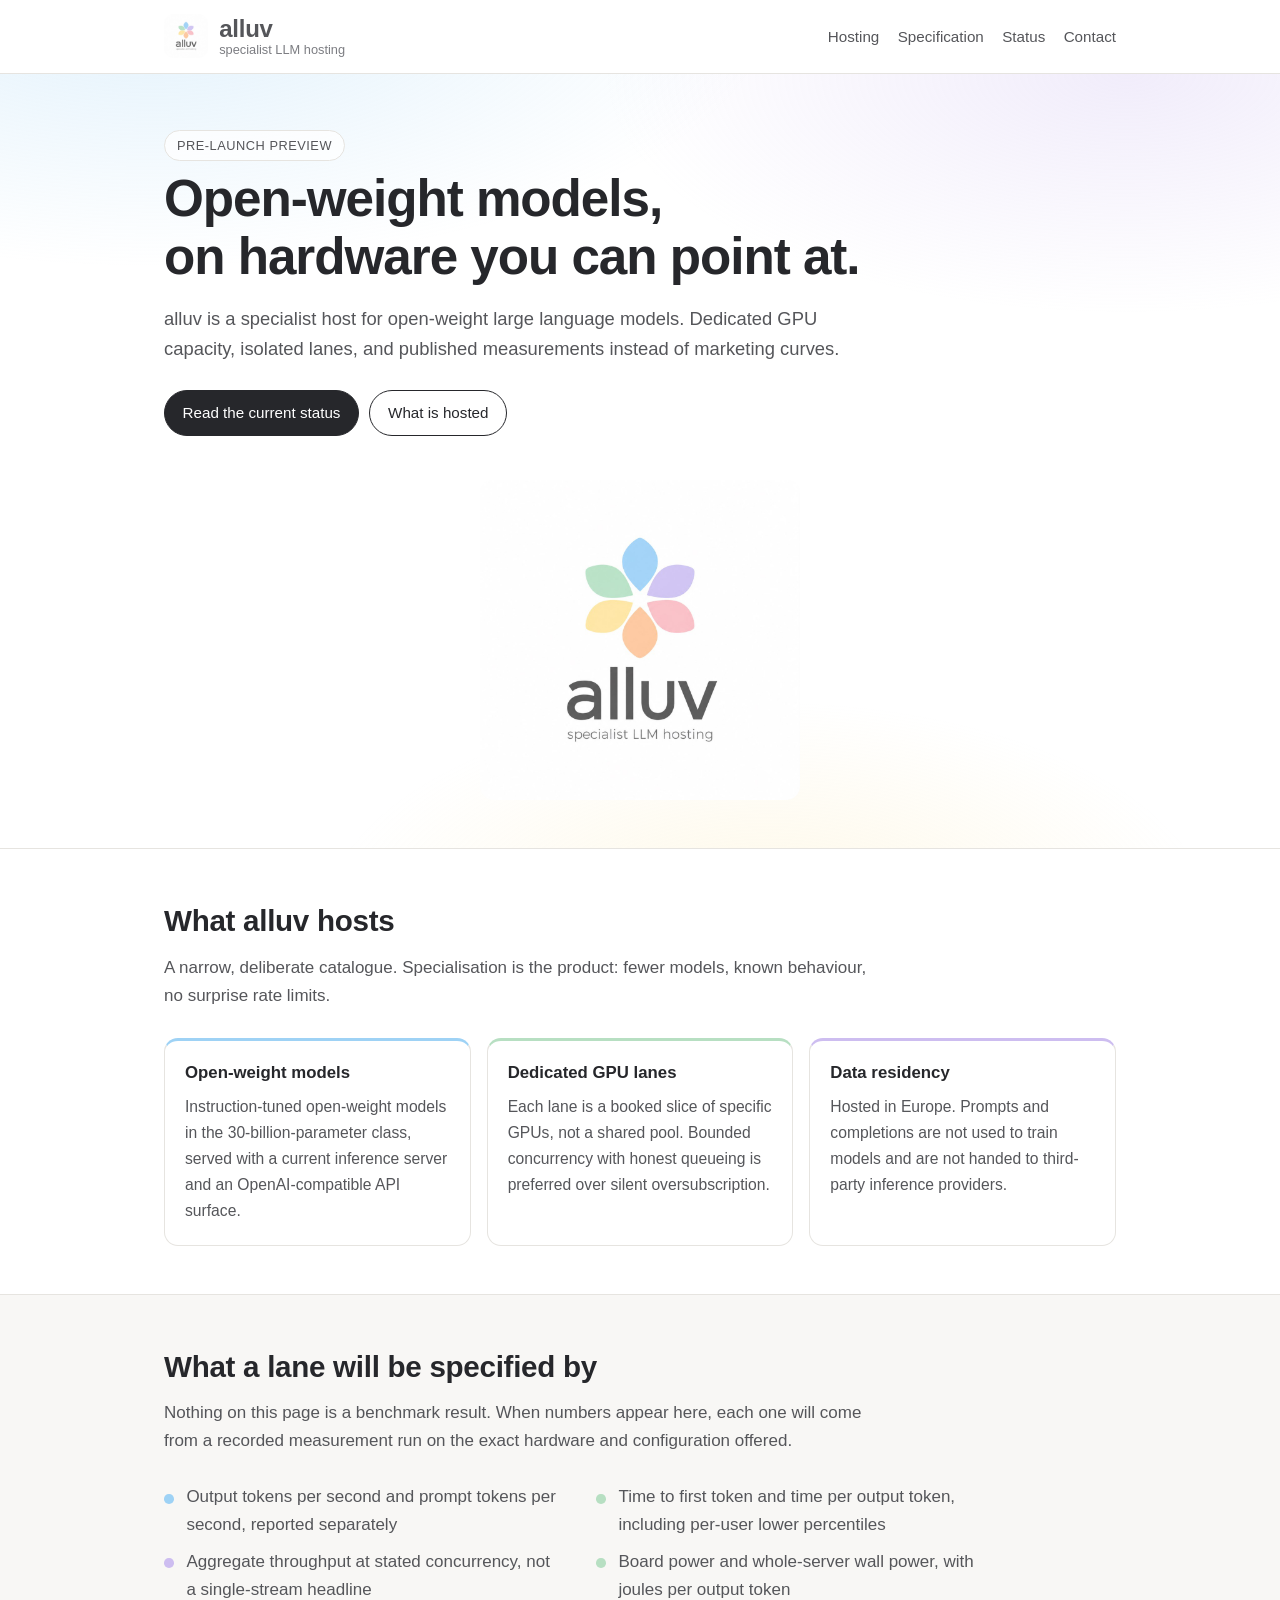
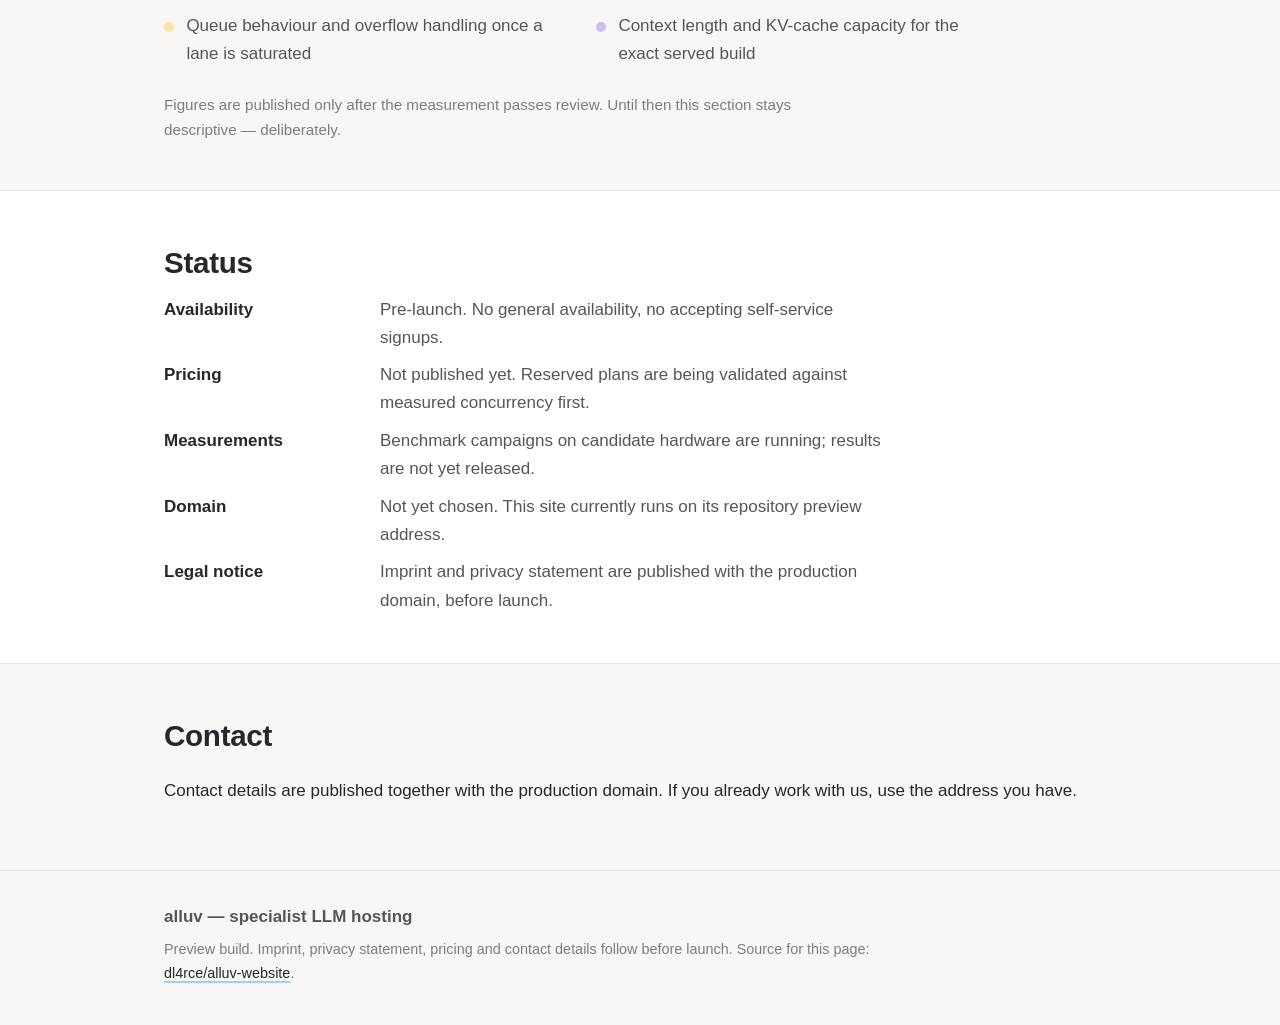
==== index.html @ 135b696d "Initial alluv website skeleton (pre-launch preview) Static GitHub Pages site for alluv — specialist " ====
<!DOCTYPE html>
<html lang="en">
<head>
<meta charset="utf-8">
<meta name="viewport" content="width=device-width, initial-scale=1">
<title>alluv — specialist LLM hosting</title>
<meta name="description" content="alluv hosts open-weight large language models on dedicated GPUs. Private, predictable, and honestly specified. Pre-launch preview.">
<!--
  PRE-LAUNCH PREVIEW.
  Pages are intentionally kept out of search indexes until the production domain
  is chosen. At launch: set content="index,follow" below, replace the canonical
  URL, add CNAME and update robots.txt / sitemap.xml.
-->
<meta name="robots" content="noindex,nofollow">
<link rel="canonical" href="https://dl4rce.github.io/alluv-website/">
<meta name="theme-color" content="#ffffff">

<meta property="og:type" content="website">
<meta property="og:title" content="alluv — specialist LLM hosting">
<meta property="og:description" content="Open-weight large language models on dedicated GPUs. Private, predictable, honestly specified.">
<meta property="og:url" content="https://dl4rce.github.io/alluv-website/">
<meta property="og:image" content="https://dl4rce.github.io/alluv-website/assets/alluv-logo.jpg">

<link rel="icon" href="assets/alluv-logo.jpg" type="image/jpeg">
<link rel="stylesheet" href="site.css">
</head>
<body>
<a class="skip-link" href="#main">Skip to content</a>

<header class="site-header">
  <div class="shell header-inner">
    <a class="brand" href="#top">
      <img class="brand-mark" src="assets/alluv-logo.jpg" alt="" width="48" height="48" decoding="async">
      <span class="brand-text">
        <span class="brand-name">alluv</span>
        <span class="brand-tag">specialist LLM hosting</span>
      </span>
    </a>
    <nav class="site-nav" aria-label="Main">
      <a href="#hosting">Hosting</a>
      <a href="#specification">Specification</a>
      <a href="#status">Status</a>
      <a href="#contact">Contact</a>
    </nav>
  </div>
</header>

<main id="main">
  <section class="hero" id="top">
    <div class="shell">
      <p class="pill">Pre-launch preview</p>
      <h1>Open-weight models,<br>on hardware you can point at.</h1>
      <p class="lead">
        alluv is a specialist host for open-weight large language models. Dedicated GPU
        capacity, isolated lanes, and published measurements instead of marketing curves.
      </p>
      <p class="cta-row">
        <a class="button" href="#status">Read the current status</a>
        <a class="button button-quiet" href="#hosting">What is hosted</a>
      </p>
      <img class="hero-mark" src="assets/alluv-logo.jpg" alt="alluv logo — a six-petal mark in pastel blue, green, violet, yellow, pink and orange above the wordmark alluv" width="1024" height="1024" decoding="async">
    </div>
  </section>

  <section class="band" id="hosting">
    <div class="shell">
      <h2>What alluv hosts</h2>
      <p class="section-intro">
        A narrow, deliberate catalogue. Specialisation is the product: fewer models,
        known behaviour, no surprise rate limits.
      </p>
      <ul class="cards">
        <li class="card">
          <h3>Open-weight models</h3>
          <p>
            Instruction-tuned open-weight models in the 30-billion-parameter class, served
            with a current inference server and an OpenAI-compatible API surface.
          </p>
        </li>
        <li class="card">
          <h3>Dedicated GPU lanes</h3>
          <p>
            Each lane is a booked slice of specific GPUs, not a shared pool. Bounded
            concurrency with honest queueing is preferred over silent oversubscription.
          </p>
        </li>
        <li class="card">
          <h3>Data residency</h3>
          <p>
            Hosted in Europe. Prompts and completions are not used to train models and are
            not handed to third-party inference providers.
          </p>
        </li>
      </ul>
    </div>
  </section>

  <section class="band band-alt" id="specification">
    <div class="shell">
      <h2>What a lane will be specified by</h2>
      <p class="section-intro">
        Nothing on this page is a benchmark result. When numbers appear here, each one will
        come from a recorded measurement run on the exact hardware and configuration offered.
      </p>
      <ul class="spec-list">
        <li>Output tokens per second and prompt tokens per second, reported separately</li>
        <li>Time to first token and time per output token, including per-user lower percentiles</li>
        <li>Aggregate throughput at stated concurrency, not a single-stream headline</li>
        <li>Board power and whole-server wall power, with joules per output token</li>
        <li>Queue behaviour and overflow handling once a lane is saturated</li>
        <li>Context length and KV-cache capacity for the exact served build</li>
      </ul>
      <p class="note">
        Figures are published only after the measurement passes review. Until then this
        section stays descriptive — deliberately.
      </p>
    </div>
  </section>

  <section class="band" id="status">
    <div class="shell">
      <h2>Status</h2>
      <dl class="status-list">
        <dt>Availability</dt>
        <dd>Pre-launch. No general availability, no accepting self-service signups.</dd>
        <dt>Pricing</dt>
        <dd>Not published yet. Reserved plans are being validated against measured concurrency first.</dd>
        <dt>Measurements</dt>
        <dd>Benchmark campaigns on candidate hardware are running; results are not yet released.</dd>
        <dt>Domain</dt>
        <dd>Not yet chosen. This site currently runs on its repository preview address.</dd>
        <dt>Legal notice</dt>
        <dd>Imprint and privacy statement are published with the production domain, before launch.</dd>
      </dl>
    </div>
  </section>

  <section class="band band-alt" id="contact">
    <div class="shell">
      <h2>Contact</h2>
      <p>
        Contact details are published together with the production domain. If you already
        work with us, use the address you have.
      </p>
    </div>
  </section>
</main>

<footer class="site-footer">
  <div class="shell footer-inner">
    <p class="footer-brand">alluv — specialist LLM hosting</p>
    <p class="footer-note">
      Preview build. Imprint, privacy statement, pricing and contact details follow before launch.
      Source for this page: <a href="https://github.com/dl4rce/alluv-website">dl4rce/alluv-website</a>.
    </p>
  </div>
</footer>
</body>
</html>
---- site.css ----
/*
  alluv — site stylesheet.
  Palette derives from the six-petal logo mark: pastel blue, green, violet, yellow,
  pink and orange on white, with a graphite wordmark. No external fonts, no
  dependencies, no trackers. System typography only.
*/

:root {
  --paper: #ffffff;
  --paper-alt: #f8f7f5;
  --graphite: #55565a;
  --graphite-soft: #7c7d82;
  --line: #e6e4e0;
  --ink: #26272b;

  --petal-blue: #9ed2f5;
  --petal-green: #b7dfc2;
  --petal-violet: #cdbdf0;
  --petal-yellow: #fbe6a8;
  --petal-pink: #f9c8ce;
  --petal-orange: #f8cba6;

  --radius: 14px;
  --shell: 62rem;
}

*,
*::before,
*::after {
  box-sizing: border-box;
}

html {
  -webkit-text-size-adjust: 100%;
}

body {
  margin: 0;
  background: var(--paper);
  color: var(--ink);
  font-family: -apple-system, BlinkMacSystemFont, "Segoe UI", Roboto, "Helvetica Neue", Arial, sans-serif;
  font-size: 1.0625rem;
  line-height: 1.65;
}

img {
  max-width: 100%;
  height: auto;
}

a {
  color: var(--ink);
  text-decoration-color: var(--petal-blue);
  text-decoration-thickness: 2px;
  text-underline-offset: 3px;
}

a:hover {
  text-decoration-color: var(--graphite);
}

:focus-visible {
  outline: 3px solid var(--petal-violet);
  outline-offset: 2px;
  border-radius: 4px;
}

.skip-link {
  position: absolute;
  left: -9999px;
  top: 0;
  background: var(--ink);
  color: var(--paper);
  padding: 0.6rem 1rem;
  z-index: 10;
}

.skip-link:focus {
  left: 0.5rem;
  top: 0.5rem;
}

.shell {
  width: 100%;
  max-width: var(--shell);
  margin: 0 auto;
  padding: 0 1.25rem;
}

/* ---------- header ---------- */

.site-header {
  border-bottom: 1px solid var(--line);
  background: var(--paper);
}

.header-inner {
  display: flex;
  flex-wrap: wrap;
  align-items: center;
  justify-content: space-between;
  gap: 0.75rem 1.5rem;
  padding-top: 0.9rem;
  padding-bottom: 0.9rem;
}

.brand {
  display: flex;
  align-items: center;
  gap: 0.7rem;
  text-decoration: none;
}

.brand-mark {
  width: 44px;
  height: 44px;
  border-radius: 10px;
  object-fit: cover;
}

.brand-text {
  display: flex;
  flex-direction: column;
  line-height: 1.15;
}

.brand-name {
  font-size: 1.5rem;
  font-weight: 600;
  letter-spacing: -0.01em;
  color: var(--graphite);
}

.brand-tag {
  font-size: 0.8rem;
  color: var(--graphite-soft);
}

.site-nav {
  display: flex;
  flex-wrap: wrap;
  gap: 0.35rem 1.15rem;
  font-size: 0.95rem;
}

.site-nav a {
  text-decoration: none;
  color: var(--graphite);
}

.site-nav a:hover {
  color: var(--ink);
  text-decoration: underline;
  text-decoration-color: var(--petal-blue);
}

/* ---------- hero ---------- */

.hero {
  padding: 3.5rem 0 3rem;
  background:
    radial-gradient(60rem 26rem at 12% -10%, rgba(158, 210, 245, 0.30), transparent 65%),
    radial-gradient(48rem 22rem at 88% 0%, rgba(205, 189, 240, 0.28), transparent 68%),
    radial-gradient(40rem 20rem at 60% 110%, rgba(251, 230, 168, 0.28), transparent 70%),
    var(--paper);
}

.hero h1 {
  margin: 0.6rem 0 1rem;
  font-size: clamp(2rem, 5.2vw, 3.2rem);
  line-height: 1.12;
  letter-spacing: -0.02em;
  font-weight: 600;
}

.pill {
  display: inline-block;
  margin: 0;
  padding: 0.25rem 0.75rem;
  border: 1px solid var(--line);
  border-radius: 999px;
  background: rgba(255, 255, 255, 0.75);
  font-size: 0.8rem;
  letter-spacing: 0.04em;
  text-transform: uppercase;
  color: var(--graphite);
}

.lead {
  max-width: 44rem;
  font-size: 1.15rem;
  color: var(--graphite);
}

.cta-row {
  display: flex;
  flex-wrap: wrap;
  gap: 0.65rem;
  margin: 1.6rem 0 0;
}

.button {
  display: inline-block;
  padding: 0.6rem 1.1rem;
  border-radius: 999px;
  border: 1px solid var(--ink);
  background: var(--ink);
  color: var(--paper);
  text-decoration: none;
  font-size: 0.95rem;
}

.button:hover {
  background: var(--graphite);
  border-color: var(--graphite);
  color: var(--paper);
}

.button-quiet {
  background: transparent;
  color: var(--ink);
}

.button-quiet:hover {
  background: var(--paper-alt);
  color: var(--ink);
}

.hero-mark {
  display: block;
  width: min(20rem, 70%);
  margin: 2.75rem auto 0;
  border-radius: var(--radius);
}

/* ---------- bands ---------- */

.band {
  padding: 3rem 0;
  border-top: 1px solid var(--line);
}

.band-alt {
  background: var(--paper-alt);
}

.band h2 {
  margin: 0 0 0.5rem;
  font-size: clamp(1.4rem, 3vw, 1.85rem);
  font-weight: 600;
  letter-spacing: -0.01em;
}

.section-intro {
  max-width: 44rem;
  margin: 0 0 1.75rem;
  color: var(--graphite);
}

.cards {
  display: grid;
  grid-template-columns: repeat(auto-fit, minmax(15rem, 1fr));
  gap: 1rem;
  margin: 0;
  padding: 0;
  list-style: none;
}

.card {
  padding: 1.15rem 1.25rem 1.3rem;
  border: 1px solid var(--line);
  border-radius: var(--radius);
  background: var(--paper);
}

.card h3 {
  margin: 0 0 0.45rem;
  font-size: 1.05rem;
  font-weight: 600;
}

.card p {
  margin: 0;
  color: var(--graphite);
  font-size: 0.98rem;
}

.card:nth-child(1) { border-top: 3px solid var(--petal-blue); }
.card:nth-child(2) { border-top: 3px solid var(--petal-green); }
.card:nth-child(3) { border-top: 3px solid var(--petal-violet); }

.spec-list {
  margin: 0;
  padding: 0;
  list-style: none;
  display: grid;
  grid-template-columns: repeat(auto-fit, minmax(20rem, 1fr));
  gap: 0.5rem 2rem;
  max-width: 52rem;
}

.spec-list li {
  padding-left: 1.4rem;
  position: relative;
  color: var(--graphite);
}

.spec-list li::before {
  content: "";
  position: absolute;
  left: 0;
  top: 0.62em;
  width: 0.6rem;
  height: 0.6rem;
  border-radius: 50%;
  background: var(--petal-blue);
}

.spec-list li:nth-child(2n)::before { background: var(--petal-green); }
.spec-list li:nth-child(3n)::before { background: var(--petal-violet); }
.spec-list li:nth-child(5n)::before { background: var(--petal-yellow); }

.note {
  margin: 1.5rem 0 0;
  max-width: 44rem;
  font-size: 0.95rem;
  color: var(--graphite-soft);
}

.status-list {
  margin: 0;
  display: grid;
  grid-template-columns: minmax(9rem, 12rem) 1fr;
  gap: 0.6rem 1.5rem;
  max-width: 46rem;
}

.status-list dt {
  font-weight: 600;
  color: var(--ink);
}

.status-list dd {
  margin: 0;
  color: var(--graphite);
}

/* ---------- footer ---------- */

.site-footer {
  border-top: 1px solid var(--line);
  padding: 2rem 0 2.5rem;
  background: var(--paper-alt);
}

.footer-brand {
  margin: 0 0 0.4rem;
  font-weight: 600;
  color: var(--graphite);
}

.footer-note {
  margin: 0;
  max-width: 46rem;
  font-size: 0.9rem;
  color: var(--graphite-soft);
}

@media (max-width: 34rem) {
  .status-list {
    grid-template-columns: 1fr;
    gap: 0.15rem;
  }

  .status-list dd {
    margin-bottom: 0.7rem;
  }

  .hero {
    padding-top: 2.5rem;
  }
}

@media (prefers-reduced-motion: reduce) {
  * {
    animation: none !important;
    transition: none !important;
  }
}
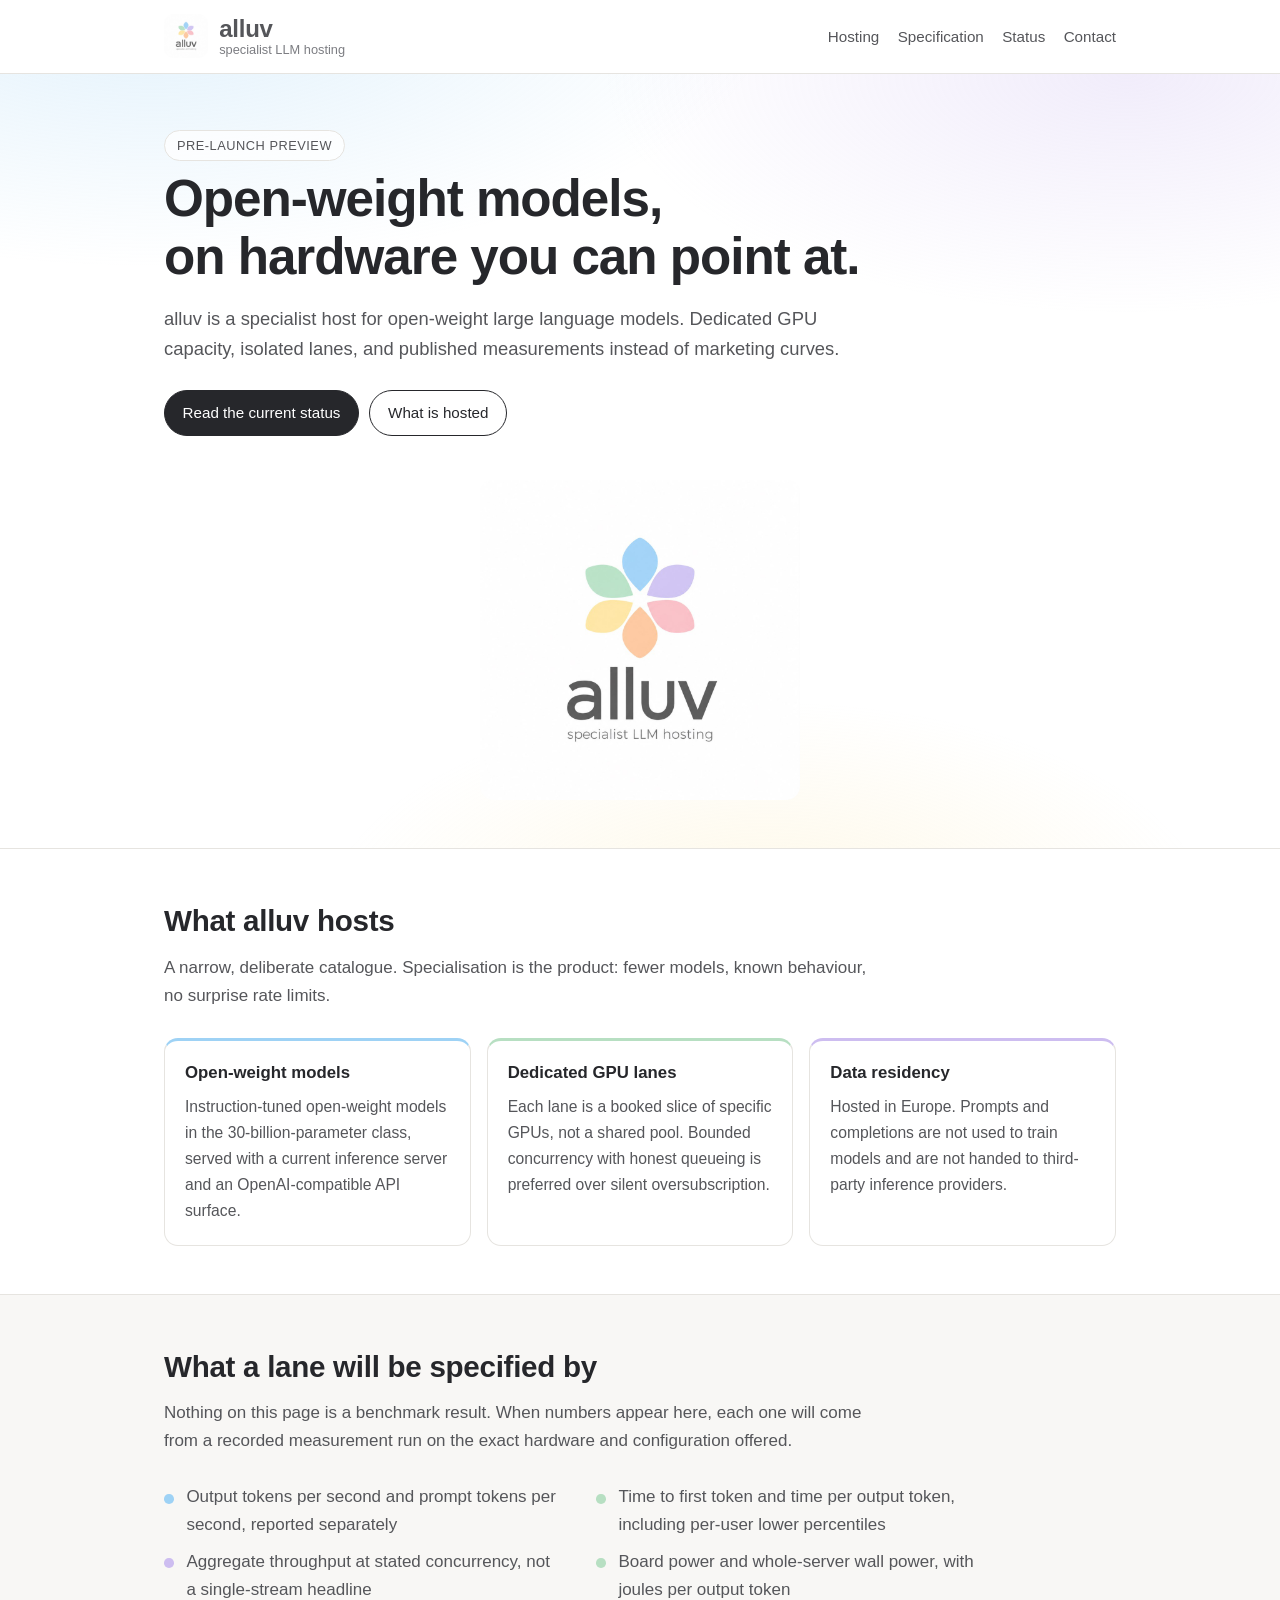
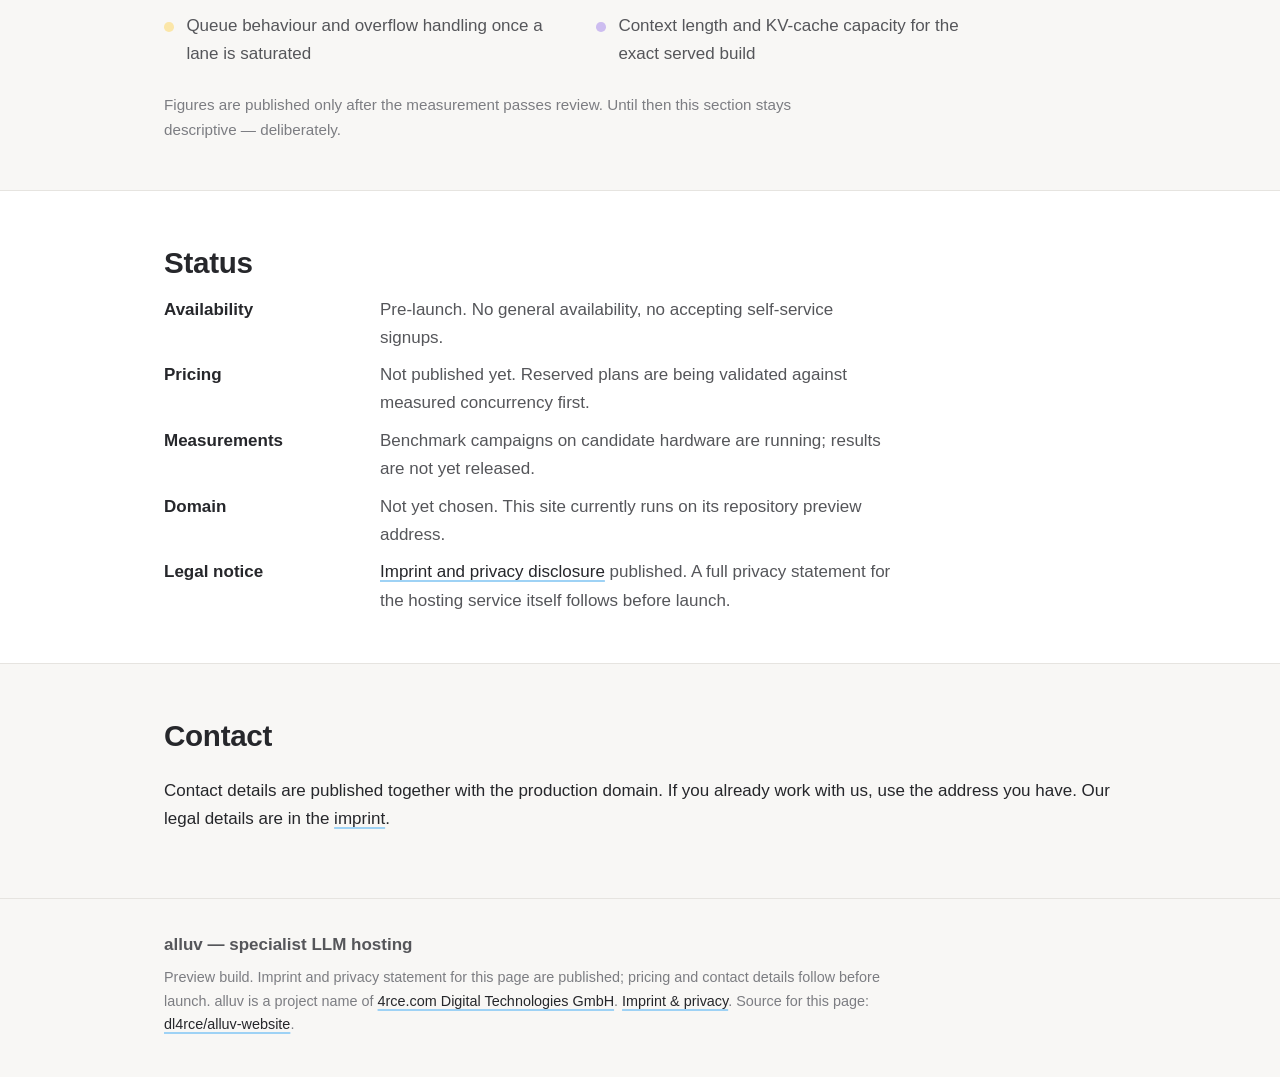
==== commit a796c838: "Add imprint and legal disclosure page - imprint.html: information pursuant to § 5 DDG, represented b" ====
--- a/index.html
+++ b/index.html
@@ -130,7 +130,7 @@
         <dt>Domain</dt>
         <dd>Not yet chosen. This site currently runs on its repository preview address.</dd>
         <dt>Legal notice</dt>
-        <dd>Imprint and privacy statement are published with the production domain, before launch.</dd>
+        <dd><a href="imprint.html">Imprint and privacy disclosure</a> published. A full privacy statement for the hosting service itself follows before launch.</dd>
       </dl>
     </div>
   </section>
@@ -140,7 +140,8 @@
       <h2>Contact</h2>
       <p>
         Contact details are published together with the production domain. If you already
-        work with us, use the address you have.
+        work with us, use the address you have. Our legal details are in the
+        <a href="imprint.html">imprint</a>.
       </p>
     </div>
   </section>
@@ -150,7 +151,10 @@
   <div class="shell footer-inner">
     <p class="footer-brand">alluv — specialist LLM hosting</p>
     <p class="footer-note">
-      Preview build. Imprint, privacy statement, pricing and contact details follow before launch.
+      Preview build. Imprint and privacy statement for this page are published; pricing and
+      contact details follow before launch. alluv is a project name of
+      <a href="https://4rce.com" rel="noopener">4rce.com Digital Technologies GmbH</a>.
+      <a href="imprint.html">Imprint &amp; privacy</a>.
       Source for this page: <a href="https://github.com/dl4rce/alluv-website">dl4rce/alluv-website</a>.
     </p>
   </div>
--- a/site.css
+++ b/site.css
@@ -366,6 +366,81 @@
   color: var(--graphite-soft);
 }
 
+/* ---------- legal pages ---------- */
+
+.legal {
+  padding: 3rem 0 3.5rem;
+}
+
+.legal h1 {
+  margin: 0 0 0.5rem;
+  font-size: clamp(1.7rem, 4vw, 2.3rem);
+  font-weight: 600;
+  letter-spacing: -0.015em;
+}
+
+.legal .section-intro {
+  margin-bottom: 2rem;
+}
+
+.legal-block {
+  max-width: 46rem;
+  padding-top: 1.5rem;
+  margin-top: 1.5rem;
+  border-top: 1px solid var(--line);
+}
+
+.legal-block:first-of-type {
+  border-top: 0;
+  padding-top: 0;
+  margin-top: 0;
+}
+
+.legal-block h2 {
+  margin: 0 0 0.6rem;
+  font-size: 1.05rem;
+  font-weight: 600;
+  letter-spacing: 0.01em;
+}
+
+.legal-block h2::before {
+  content: "";
+  display: inline-block;
+  width: 0.5rem;
+  height: 0.5rem;
+  margin-right: 0.5rem;
+  border-radius: 50%;
+  background: var(--petal-blue);
+  vertical-align: 0.06em;
+}
+
+.legal-block:nth-of-type(4n + 2) h2::before { background: var(--petal-green); }
+.legal-block:nth-of-type(4n + 3) h2::before { background: var(--petal-violet); }
+.legal-block:nth-of-type(4n + 4) h2::before { background: var(--petal-yellow); }
+
+.legal-block p {
+  margin: 0 0 0.8rem;
+  color: var(--graphite);
+}
+
+.legal-block p:last-child {
+  margin-bottom: 0;
+}
+
+.legal-source {
+  max-width: 46rem;
+  margin: 2.5rem 0 0;
+  padding-top: 1.25rem;
+  border-top: 1px solid var(--line);
+  font-size: 0.85rem;
+  color: var(--graphite-soft);
+}
+
+.legal-back {
+  margin: 1.5rem 0 0;
+  font-size: 0.95rem;
+}
+
 @media (max-width: 34rem) {
   .status-list {
     grid-template-columns: 1fr;
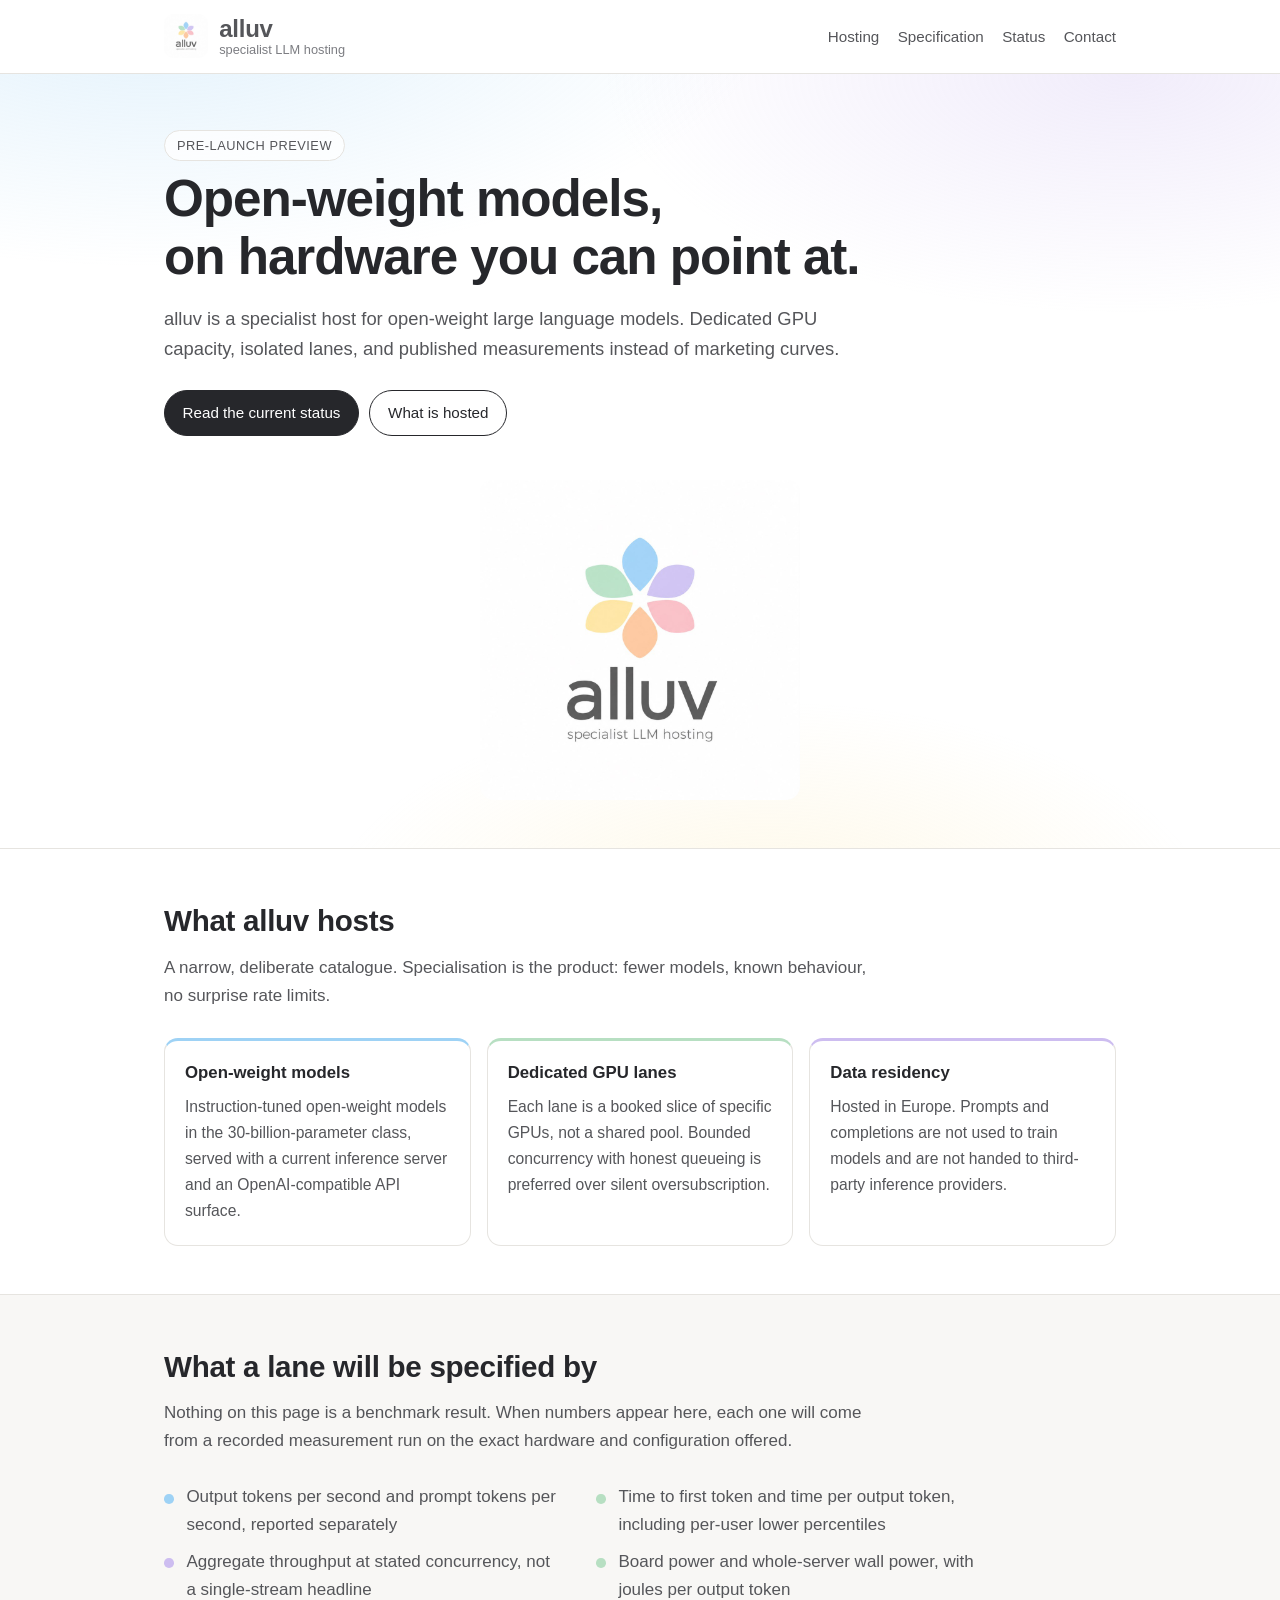
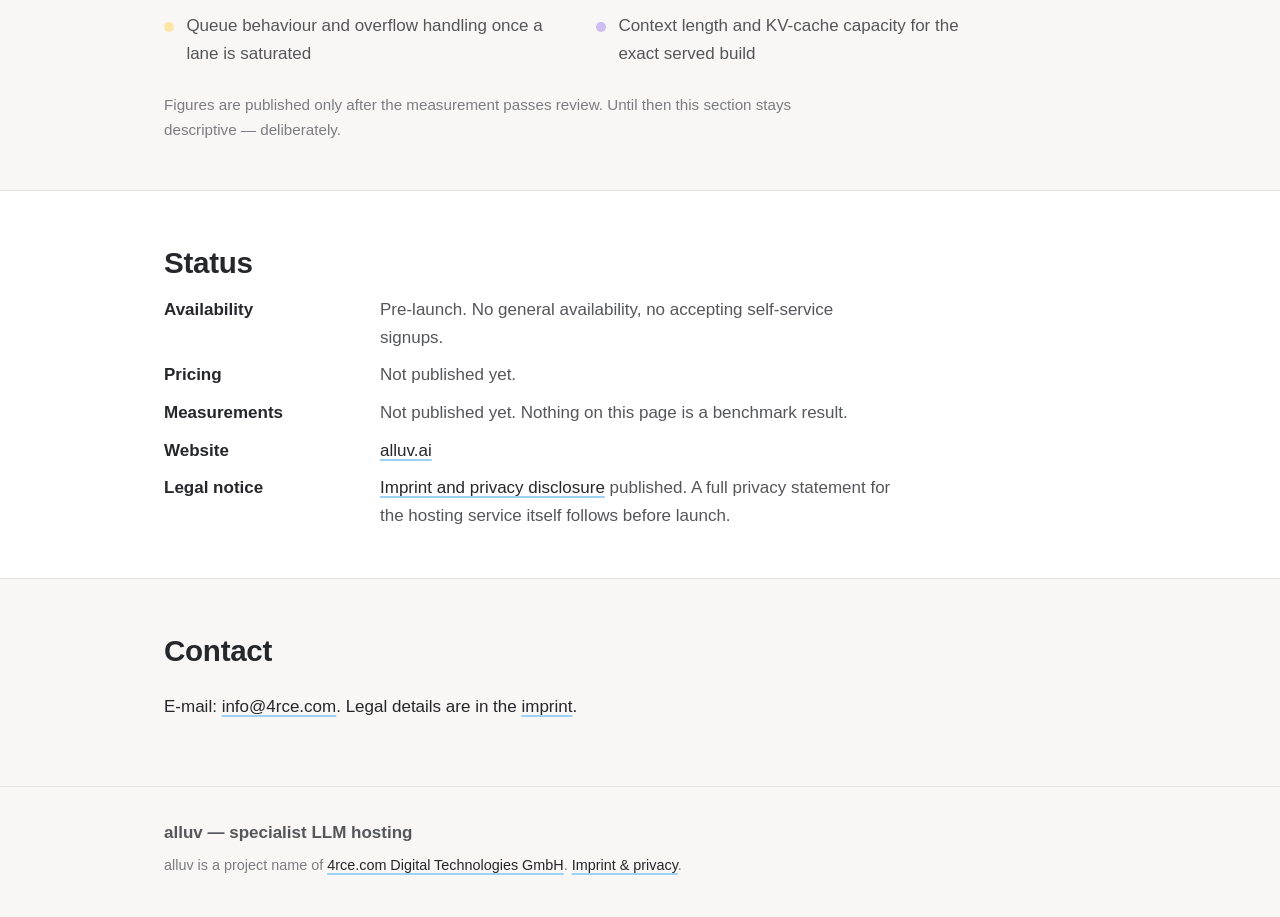
==== commit c3e9bbb8: "Publish only the public website description. Co-authored-by: Cursor <cursoragent@cursor.com>" ====
--- a/index.html
+++ b/index.html
@@ -4,22 +4,16 @@
 <meta charset="utf-8">
 <meta name="viewport" content="width=device-width, initial-scale=1">
 <title>alluv — specialist LLM hosting</title>
-<meta name="description" content="alluv hosts open-weight large language models on dedicated GPUs. Private, predictable, and honestly specified. Pre-launch preview.">
-<!--
-  PRE-LAUNCH PREVIEW.
-  Pages are intentionally kept out of search indexes until the production domain
-  is chosen. At launch: set content="index,follow" below, replace the canonical
-  URL, add CNAME and update robots.txt / sitemap.xml.
--->
+<meta name="description" content="alluv hosts open-weight large language models on dedicated GPUs. Private, predictable, and honestly specified.">
 <meta name="robots" content="noindex,nofollow">
-<link rel="canonical" href="https://dl4rce.github.io/alluv-website/">
+<link rel="canonical" href="https://alluv.ai/">
 <meta name="theme-color" content="#ffffff">
 
 <meta property="og:type" content="website">
 <meta property="og:title" content="alluv — specialist LLM hosting">
 <meta property="og:description" content="Open-weight large language models on dedicated GPUs. Private, predictable, honestly specified.">
-<meta property="og:url" content="https://dl4rce.github.io/alluv-website/">
-<meta property="og:image" content="https://dl4rce.github.io/alluv-website/assets/alluv-logo.jpg">
+<meta property="og:url" content="https://alluv.ai/">
+<meta property="og:image" content="https://alluv.ai/assets/alluv-logo.jpg">
 
 <link rel="icon" href="assets/alluv-logo.jpg" type="image/jpeg">
 <link rel="stylesheet" href="site.css">
@@ -124,11 +118,11 @@
         <dt>Availability</dt>
         <dd>Pre-launch. No general availability, no accepting self-service signups.</dd>
         <dt>Pricing</dt>
-        <dd>Not published yet. Reserved plans are being validated against measured concurrency first.</dd>
+        <dd>Not published yet.</dd>
         <dt>Measurements</dt>
-        <dd>Benchmark campaigns on candidate hardware are running; results are not yet released.</dd>
-        <dt>Domain</dt>
-        <dd>Not yet chosen. This site currently runs on its repository preview address.</dd>
+        <dd>Not published yet. Nothing on this page is a benchmark result.</dd>
+        <dt>Website</dt>
+        <dd><a href="https://alluv.ai">alluv.ai</a></dd>
         <dt>Legal notice</dt>
         <dd><a href="imprint.html">Imprint and privacy disclosure</a> published. A full privacy statement for the hosting service itself follows before launch.</dd>
       </dl>
@@ -139,9 +133,8 @@
     <div class="shell">
       <h2>Contact</h2>
       <p>
-        Contact details are published together with the production domain. If you already
-        work with us, use the address you have. Our legal details are in the
-        <a href="imprint.html">imprint</a>.
+        E-mail: <a href="mailto:info@4rce.com">info@4rce.com</a>.
+        Legal details are in the <a href="imprint.html">imprint</a>.
       </p>
     </div>
   </section>
@@ -151,11 +144,9 @@
   <div class="shell footer-inner">
     <p class="footer-brand">alluv — specialist LLM hosting</p>
     <p class="footer-note">
-      Preview build. Imprint and privacy statement for this page are published; pricing and
-      contact details follow before launch. alluv is a project name of
+      alluv is a project name of
       <a href="https://4rce.com" rel="noopener">4rce.com Digital Technologies GmbH</a>.
       <a href="imprint.html">Imprint &amp; privacy</a>.
-      Source for this page: <a href="https://github.com/dl4rce/alluv-website">dl4rce/alluv-website</a>.
     </p>
   </div>
 </footer>
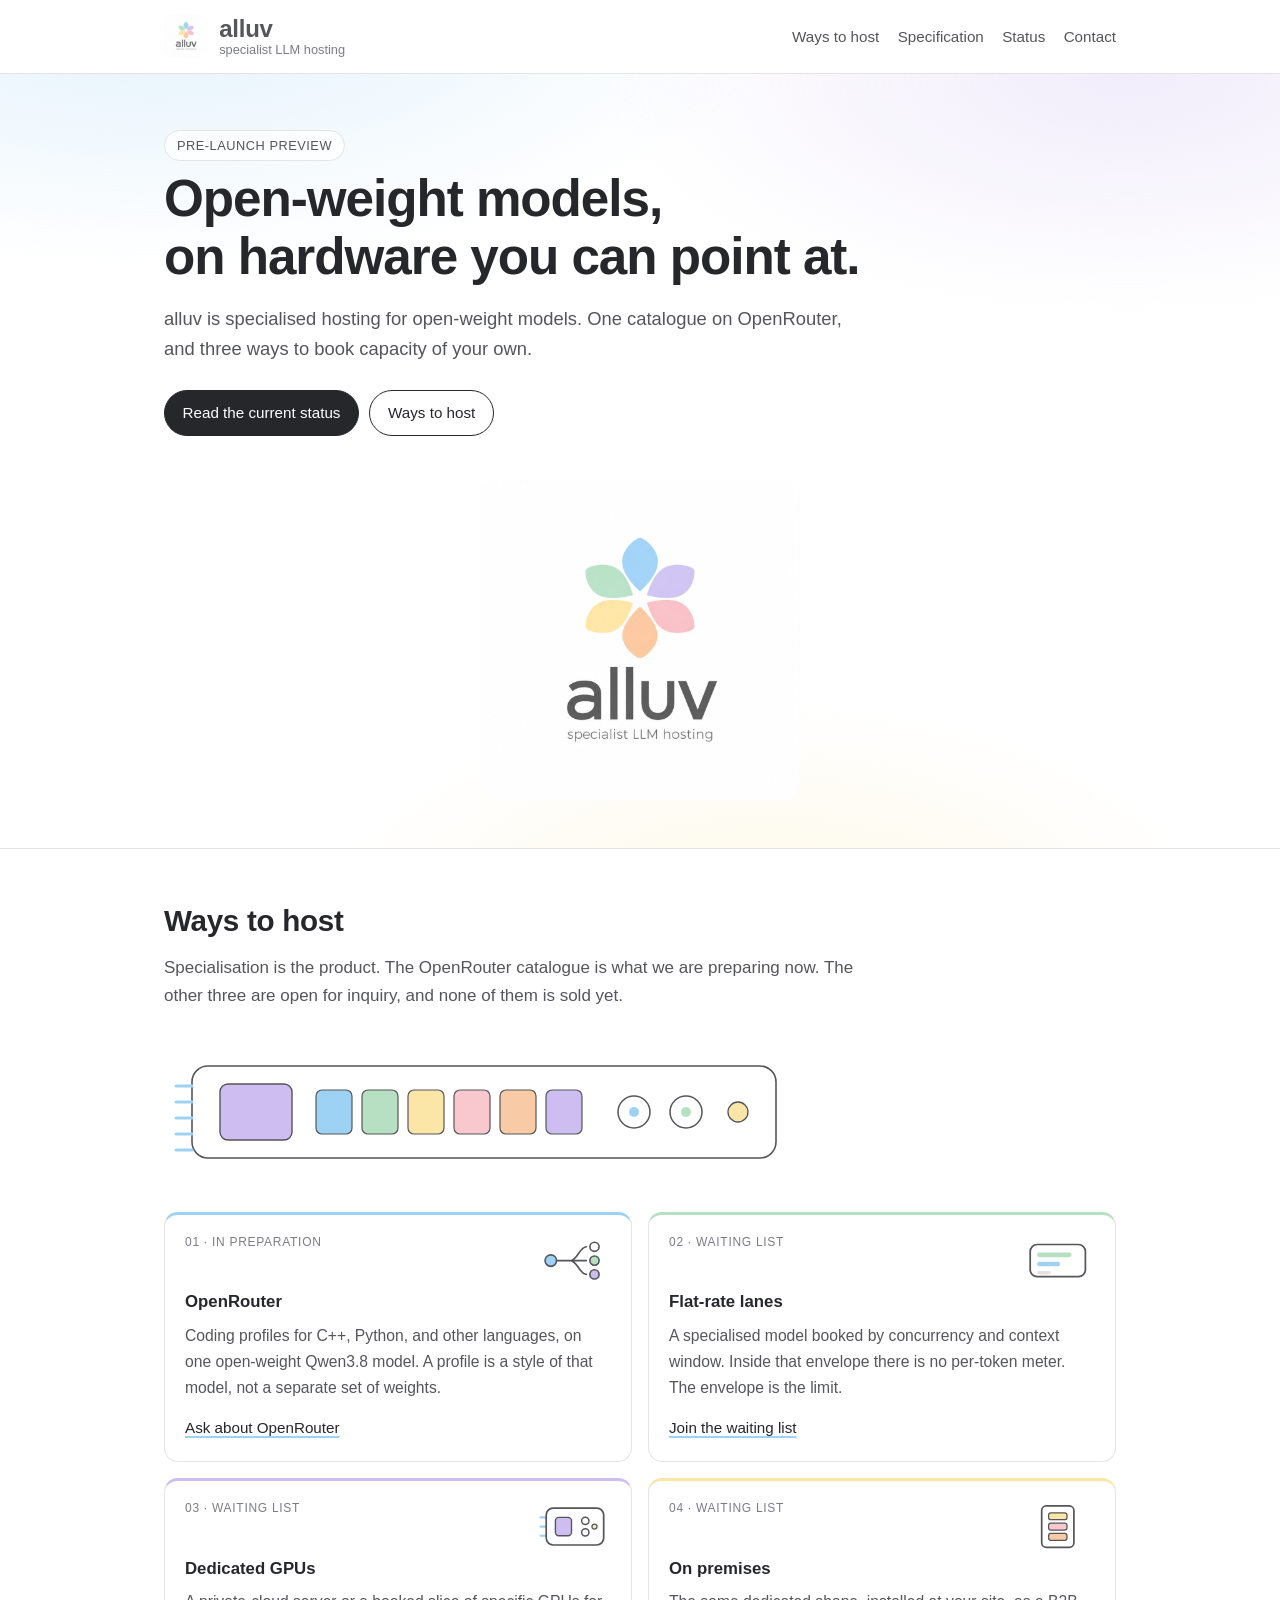
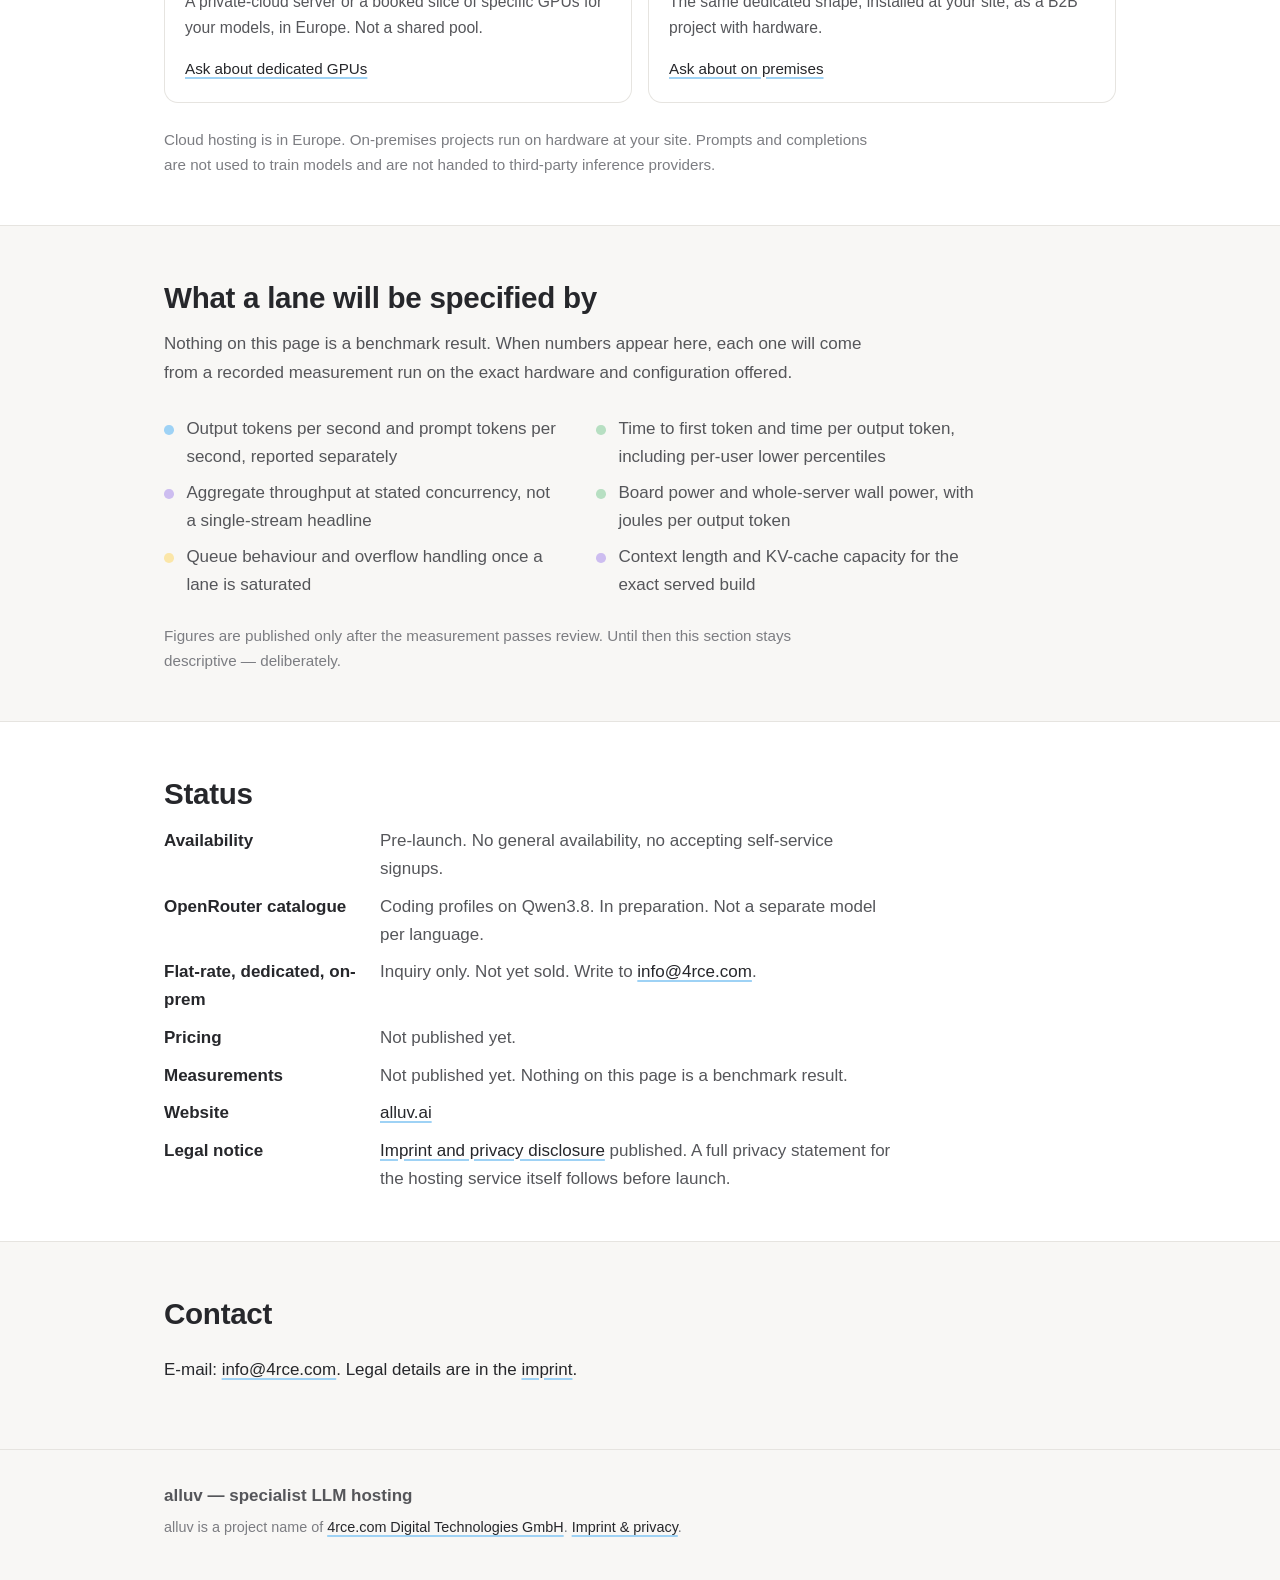
==== commit e5177fe8: "Describe the four hosting paths on the public page." ====
--- a/index.html
+++ b/index.html
@@ -4,14 +4,14 @@
 <meta charset="utf-8">
 <meta name="viewport" content="width=device-width, initial-scale=1">
 <title>alluv — specialist LLM hosting</title>
-<meta name="description" content="alluv hosts open-weight large language models on dedicated GPUs. Private, predictable, and honestly specified.">
+<meta name="description" content="alluv is specialised hosting for open-weight models: an OpenRouter catalogue, flat-rate lanes, dedicated GPUs, and on-premises projects.">
 <meta name="robots" content="noindex,nofollow">
 <link rel="canonical" href="https://alluv.ai/">
 <meta name="theme-color" content="#ffffff">
 
 <meta property="og:type" content="website">
 <meta property="og:title" content="alluv — specialist LLM hosting">
-<meta property="og:description" content="Open-weight large language models on dedicated GPUs. Private, predictable, honestly specified.">
+<meta property="og:description" content="Specialised hosting for open-weight models. An OpenRouter catalogue, flat-rate lanes, dedicated GPUs, and on-premises projects.">
 <meta property="og:url" content="https://alluv.ai/">
 <meta property="og:image" content="https://alluv.ai/assets/alluv-logo.jpg">
 
@@ -31,7 +31,7 @@
       </span>
     </a>
     <nav class="site-nav" aria-label="Main">
-      <a href="#hosting">Hosting</a>
+      <a href="#hosting">Ways to host</a>
       <a href="#specification">Specification</a>
       <a href="#status">Status</a>
       <a href="#contact">Contact</a>
@@ -45,12 +45,12 @@
       <p class="pill">Pre-launch preview</p>
       <h1>Open-weight models,<br>on hardware you can point at.</h1>
       <p class="lead">
-        alluv is a specialist host for open-weight large language models. Dedicated GPU
-        capacity, isolated lanes, and published measurements instead of marketing curves.
+        alluv is specialised hosting for open-weight models. One catalogue on OpenRouter,
+        and three ways to book capacity of your own.
       </p>
       <p class="cta-row">
         <a class="button" href="#status">Read the current status</a>
-        <a class="button button-quiet" href="#hosting">What is hosted</a>
+        <a class="button button-quiet" href="#hosting">Ways to host</a>
       </p>
       <img class="hero-mark" src="assets/alluv-logo.jpg" alt="alluv logo — a six-petal mark in pastel blue, green, violet, yellow, pink and orange above the wordmark alluv" width="1024" height="1024" decoding="async">
     </div>
@@ -58,34 +58,105 @@
 
   <section class="band" id="hosting">
     <div class="shell">
-      <h2>What alluv hosts</h2>
+      <h2>Ways to host</h2>
       <p class="section-intro">
-        A narrow, deliberate catalogue. Specialisation is the product: fewer models,
-        known behaviour, no surprise rate limits.
-      </p>
-      <ul class="cards">
-        <li class="card">
-          <h3>Open-weight models</h3>
-          <p>
-            Instruction-tuned open-weight models in the 30-billion-parameter class, served
-            with a current inference server and an OpenAI-compatible API surface.
-          </p>
-        </li>
-        <li class="card">
-          <h3>Dedicated GPU lanes</h3>
-          <p>
-            Each lane is a booked slice of specific GPUs, not a shared pool. Bounded
-            concurrency with honest queueing is preferred over silent oversubscription.
-          </p>
-        </li>
-        <li class="card">
-          <h3>Data residency</h3>
-          <p>
-            Hosted in Europe. Prompts and completions are not used to train models and are
-            not handed to third-party inference providers.
-          </p>
+        Specialisation is the product. The OpenRouter catalogue is what we are preparing
+        now. The other three are open for inquiry, and none of them is sold yet.
+      </p>
+      <svg class="board" viewBox="0 0 640 148" role="img" aria-label="A stylised accelerator card in the alluv palette">
+        <rect x="28" y="28" width="584" height="92" rx="16" fill="#ffffff" stroke="#55565a" stroke-width="1.6"/>
+        <path d="M28 48H12M28 64H12M28 80H12M28 96H12M28 112H12" fill="none" stroke="#9ed2f5" stroke-width="3" stroke-linecap="round"/>
+        <rect x="56" y="46" width="72" height="56" rx="8" fill="#cdbdf0" stroke="#55565a" stroke-width="1.4"/>
+        <rect x="152" y="52" width="36" height="44" rx="6" fill="#9ed2f5" stroke="#55565a" stroke-width="1.2"/>
+        <rect x="198" y="52" width="36" height="44" rx="6" fill="#b7dfc2" stroke="#55565a" stroke-width="1.2"/>
+        <rect x="244" y="52" width="36" height="44" rx="6" fill="#fbe6a8" stroke="#55565a" stroke-width="1.2"/>
+        <rect x="290" y="52" width="36" height="44" rx="6" fill="#f9c8ce" stroke="#55565a" stroke-width="1.2"/>
+        <rect x="336" y="52" width="36" height="44" rx="6" fill="#f8cba6" stroke="#55565a" stroke-width="1.2"/>
+        <rect x="382" y="52" width="36" height="44" rx="6" fill="#cdbdf0" stroke="#55565a" stroke-width="1.2"/>
+        <circle cx="470" cy="74" r="16" fill="none" stroke="#55565a" stroke-width="1.5"/>
+        <circle cx="470" cy="74" r="5" fill="#9ed2f5"/>
+        <circle cx="522" cy="74" r="16" fill="none" stroke="#55565a" stroke-width="1.5"/>
+        <circle cx="522" cy="74" r="5" fill="#b7dfc2"/>
+        <circle cx="574" cy="74" r="10" fill="#fbe6a8" stroke="#55565a" stroke-width="1.3"/>
+      </svg>
+      <ul class="cards offers">
+        <li class="card">
+          <div class="offer-head">
+            <p class="offer-kicker">01 · In preparation</p>
+            <svg class="offer-mark" viewBox="0 0 64 48" aria-hidden="true">
+              <circle cx="12" cy="24" r="5" fill="#9ed2f5" stroke="#55565a" stroke-width="1.4"/>
+              <path d="M17 24h12c6 0 8-12 14-12M29 24h14M29 24c6 0 8 12 14 12" fill="none" stroke="#55565a" stroke-width="1.4" stroke-linecap="round"/>
+              <circle cx="50" cy="12" r="4" fill="#ffffff" stroke="#55565a" stroke-width="1.4"/>
+              <circle cx="50" cy="24" r="4" fill="#b7dfc2" stroke="#55565a" stroke-width="1.4"/>
+              <circle cx="50" cy="36" r="4" fill="#cdbdf0" stroke="#55565a" stroke-width="1.4"/>
+            </svg>
+          </div>
+          <h3>OpenRouter</h3>
+          <p>
+            Coding profiles for C++, Python, and other languages, on one open-weight
+            Qwen3.8 model. A profile is a style of that model, not a separate set of weights.
+          </p>
+          <a class="offer-link" href="mailto:info@4rce.com?subject=OpenRouter">Ask about OpenRouter</a>
+        </li>
+        <li class="card">
+          <div class="offer-head">
+            <p class="offer-kicker">02 · Waiting list</p>
+            <svg class="offer-mark" viewBox="0 0 64 48" aria-hidden="true">
+              <rect x="8" y="10" width="48" height="28" rx="6" fill="#ffffff" stroke="#55565a" stroke-width="1.5"/>
+              <rect x="14" y="17" width="30" height="4" rx="2" fill="#b7dfc2"/>
+              <rect x="14" y="25" width="20" height="4" rx="2" fill="#9ed2f5"/>
+              <rect x="14" y="33" width="12" height="3" rx="1.5" fill="#e6e4e0"/>
+            </svg>
+          </div>
+          <h3>Flat-rate lanes</h3>
+          <p>
+            A specialised model booked by concurrency and context window. Inside that
+            envelope there is no per-token meter. The envelope is the limit.
+          </p>
+          <a class="offer-link" href="mailto:info@4rce.com?subject=Flat-rate%20lane">Join the waiting list</a>
+        </li>
+        <li class="card">
+          <div class="offer-head">
+            <p class="offer-kicker">03 · Waiting list</p>
+            <svg class="offer-mark" viewBox="0 0 64 48" aria-hidden="true">
+              <path d="M8 16H3M8 24H3M8 32H3" fill="none" stroke="#9ed2f5" stroke-width="1.8" stroke-linecap="round"/>
+              <rect x="8" y="8" width="50" height="32" rx="6" fill="#ffffff" stroke="#55565a" stroke-width="1.5"/>
+              <rect x="16" y="16" width="14" height="16" rx="3" fill="#cdbdf0" stroke="#55565a" stroke-width="1.2"/>
+              <circle cx="42" cy="19" r="3.2" fill="none" stroke="#55565a" stroke-width="1.3"/>
+              <circle cx="42" cy="29" r="3.2" fill="none" stroke="#55565a" stroke-width="1.3"/>
+              <circle cx="50" cy="24" r="2.2" fill="#fbe6a8" stroke="#55565a" stroke-width="1.1"/>
+            </svg>
+          </div>
+          <h3>Dedicated GPUs</h3>
+          <p>
+            A private-cloud server or a booked slice of specific GPUs for your models,
+            in Europe. Not a shared pool.
+          </p>
+          <a class="offer-link" href="mailto:info@4rce.com?subject=Dedicated%20GPUs">Ask about dedicated GPUs</a>
+        </li>
+        <li class="card">
+          <div class="offer-head">
+            <p class="offer-kicker">04 · Waiting list</p>
+            <svg class="offer-mark" viewBox="0 0 64 48" aria-hidden="true">
+              <rect x="18" y="6" width="28" height="36" rx="4" fill="#ffffff" stroke="#55565a" stroke-width="1.5"/>
+              <rect x="24" y="12" width="16" height="6" rx="2" fill="#fbe6a8" stroke="#55565a" stroke-width="1.1"/>
+              <rect x="24" y="21" width="16" height="6" rx="2" fill="#f9c8ce" stroke="#55565a" stroke-width="1.1"/>
+              <rect x="24" y="30" width="16" height="6" rx="2" fill="#f8cba6" stroke="#55565a" stroke-width="1.1"/>
+            </svg>
+          </div>
+          <h3>On premises</h3>
+          <p>
+            The same dedicated shape, installed at your site, as a B2B project with
+            hardware.
+          </p>
+          <a class="offer-link" href="mailto:info@4rce.com?subject=On%20premises">Ask about on premises</a>
         </li>
       </ul>
+      <p class="note">
+        Cloud hosting is in Europe. On-premises projects run on hardware at your site.
+        Prompts and completions are not used to train models and are not handed to
+        third-party inference providers.
+      </p>
     </div>
   </section>
 
@@ -117,6 +188,10 @@
       <dl class="status-list">
         <dt>Availability</dt>
         <dd>Pre-launch. No general availability, no accepting self-service signups.</dd>
+        <dt>OpenRouter catalogue</dt>
+        <dd>Coding profiles on Qwen3.8. In preparation. Not a separate model per language.</dd>
+        <dt>Flat-rate, dedicated, on-prem</dt>
+        <dd>Inquiry only. Not yet sold. Write to <a href="mailto:info@4rce.com">info@4rce.com</a>.</dd>
         <dt>Pricing</dt>
         <dd>Not published yet.</dd>
         <dt>Measurements</dt>
--- a/site.css
+++ b/site.css
@@ -288,6 +288,61 @@
 .card:nth-child(1) { border-top: 3px solid var(--petal-blue); }
 .card:nth-child(2) { border-top: 3px solid var(--petal-green); }
 .card:nth-child(3) { border-top: 3px solid var(--petal-violet); }
+.card:nth-child(4) { border-top: 3px solid var(--petal-yellow); }
+
+.offers {
+  grid-template-columns: 1fr;
+}
+
+.offers .card {
+  display: flex;
+  flex-direction: column;
+}
+
+.offer-head {
+  display: flex;
+  align-items: flex-start;
+  justify-content: space-between;
+  gap: 0.75rem;
+}
+
+.offer-mark {
+  width: 4.6rem;
+  height: 3.45rem;
+  flex: none;
+}
+
+.board {
+  display: block;
+  width: min(40rem, 100%);
+  height: auto;
+  margin: 0 0 1.6rem;
+}
+
+.offers .offer-link {
+  margin-top: auto;
+  padding-top: 0.9rem;
+}
+
+.card .offer-kicker {
+  margin: 0 0 0.55rem;
+  font-size: 0.75rem;
+  letter-spacing: 0.06em;
+  text-transform: uppercase;
+  color: var(--graphite-soft);
+}
+
+.offer-link {
+  display: inline-block;
+  margin-top: 0.9rem;
+  font-size: 0.95rem;
+}
+
+@media (min-width: 46rem) {
+  .offers {
+    grid-template-columns: 1fr 1fr;
+  }
+}
 
 .spec-list {
   margin: 0;
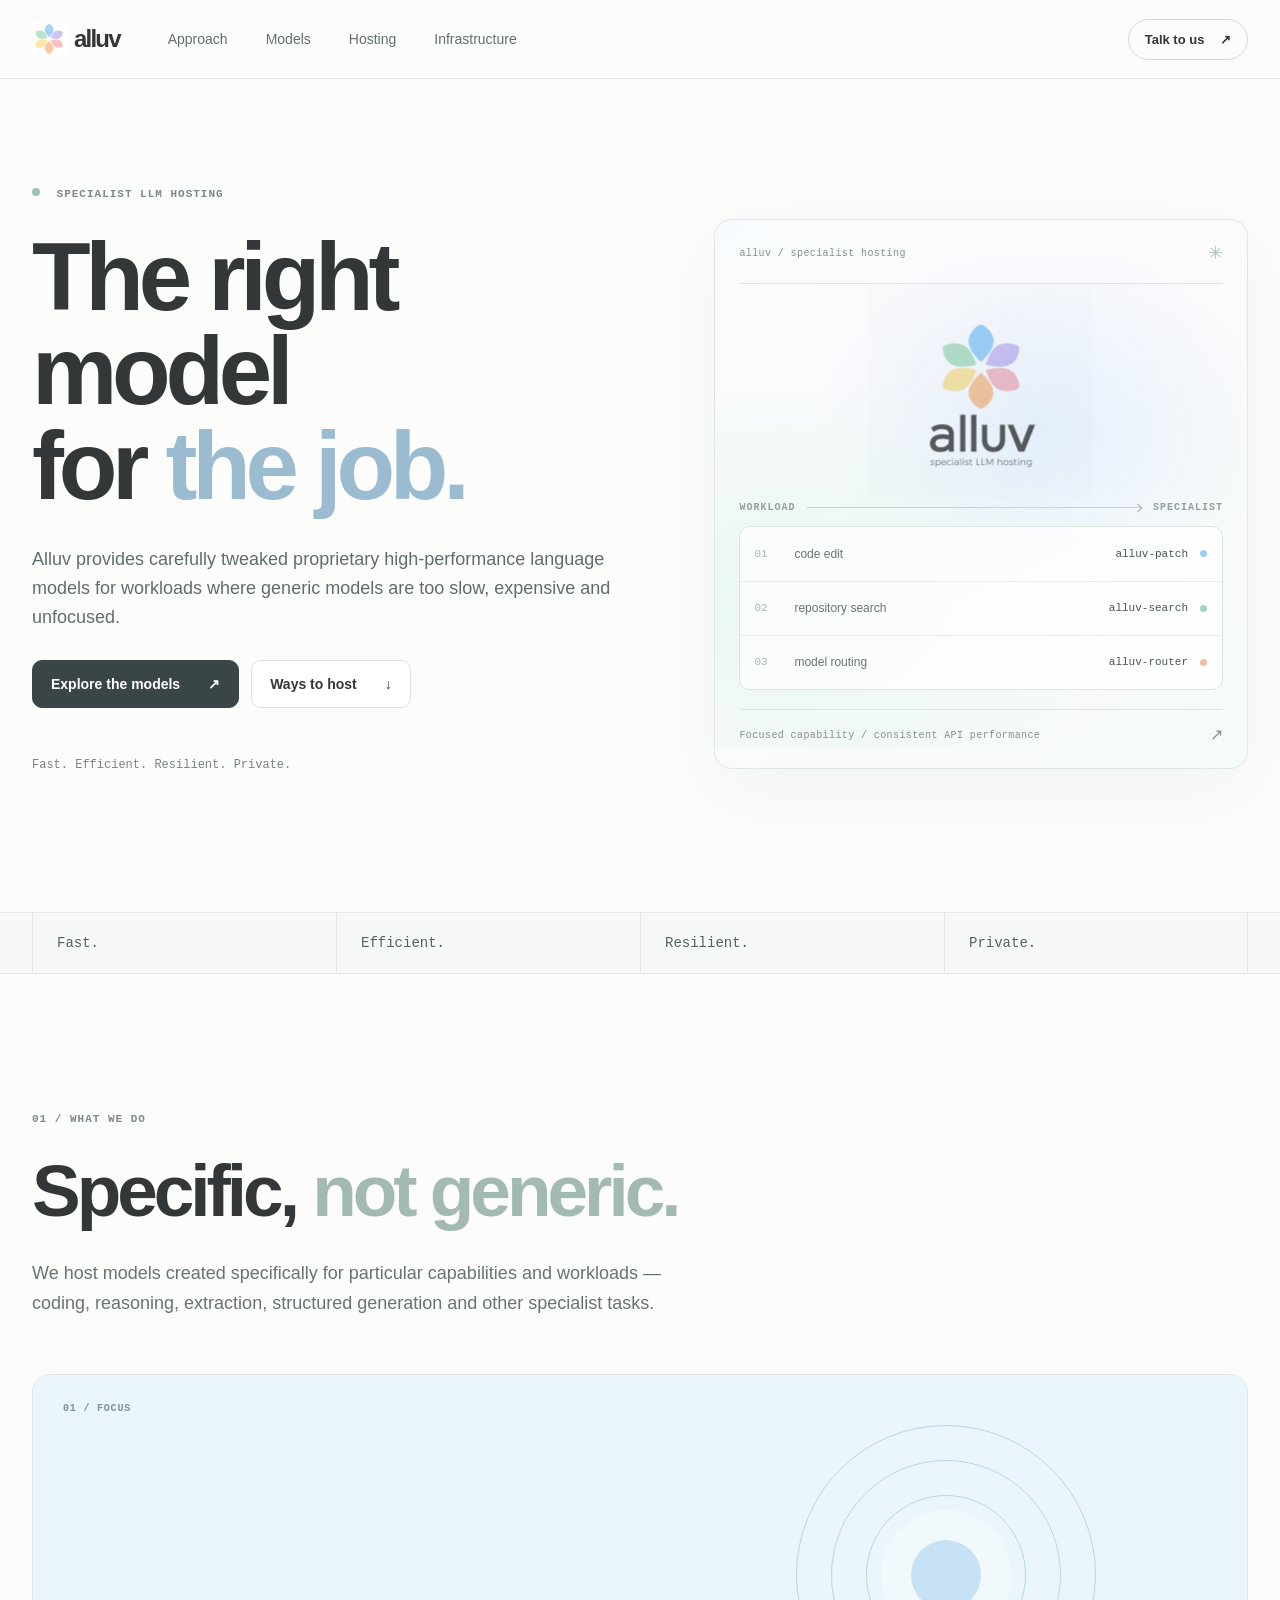
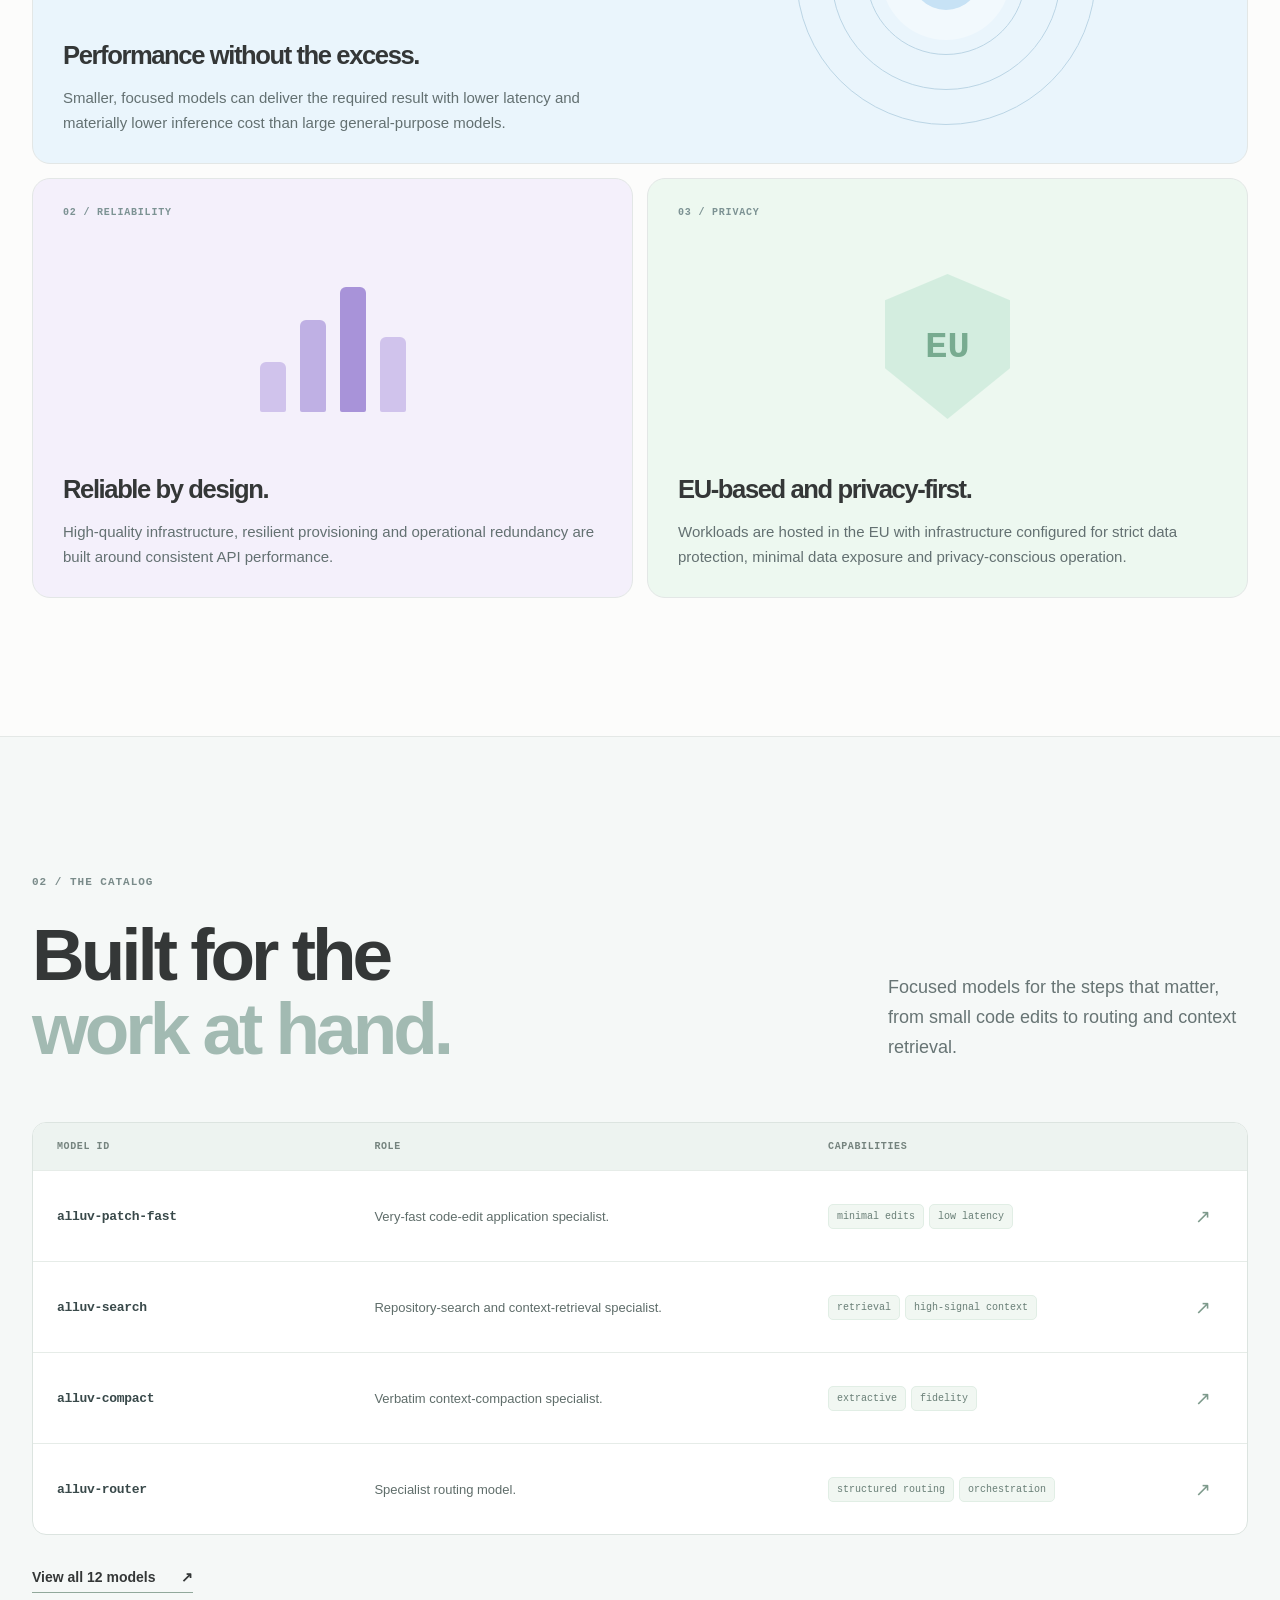
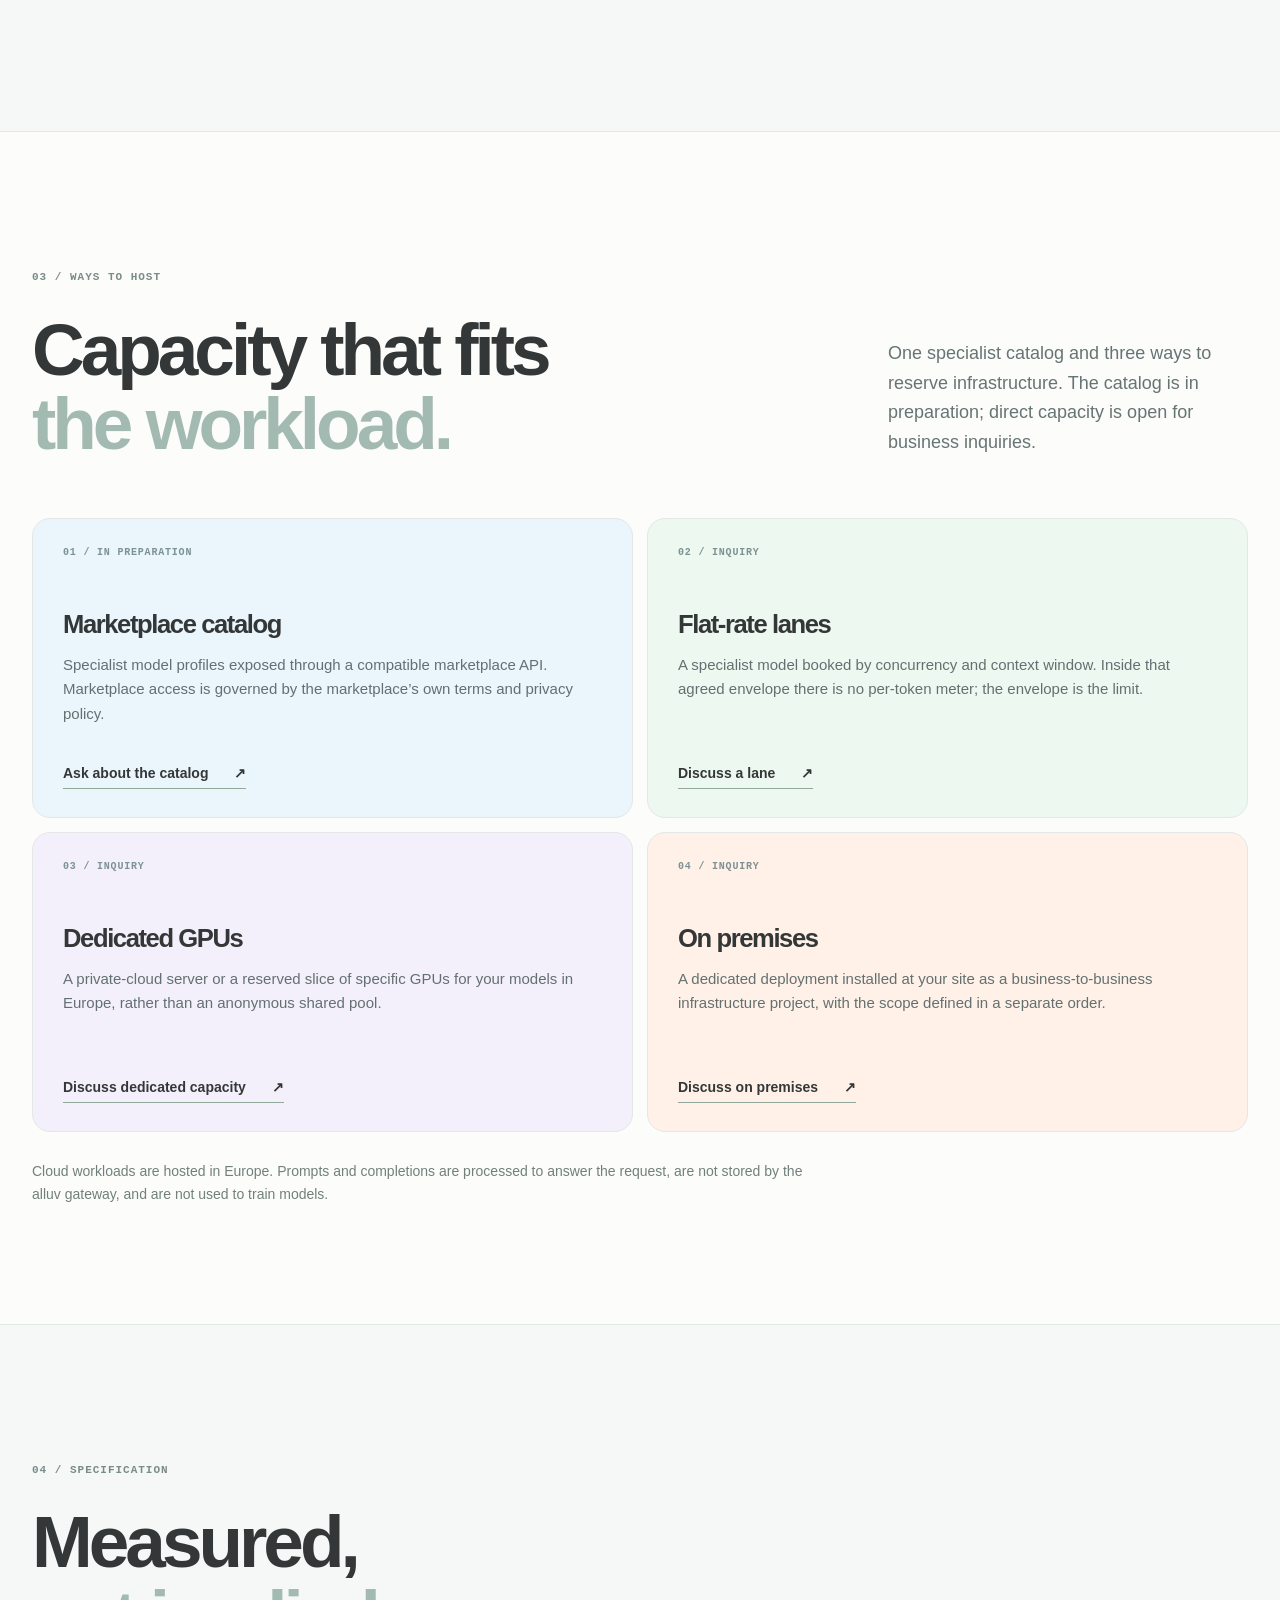
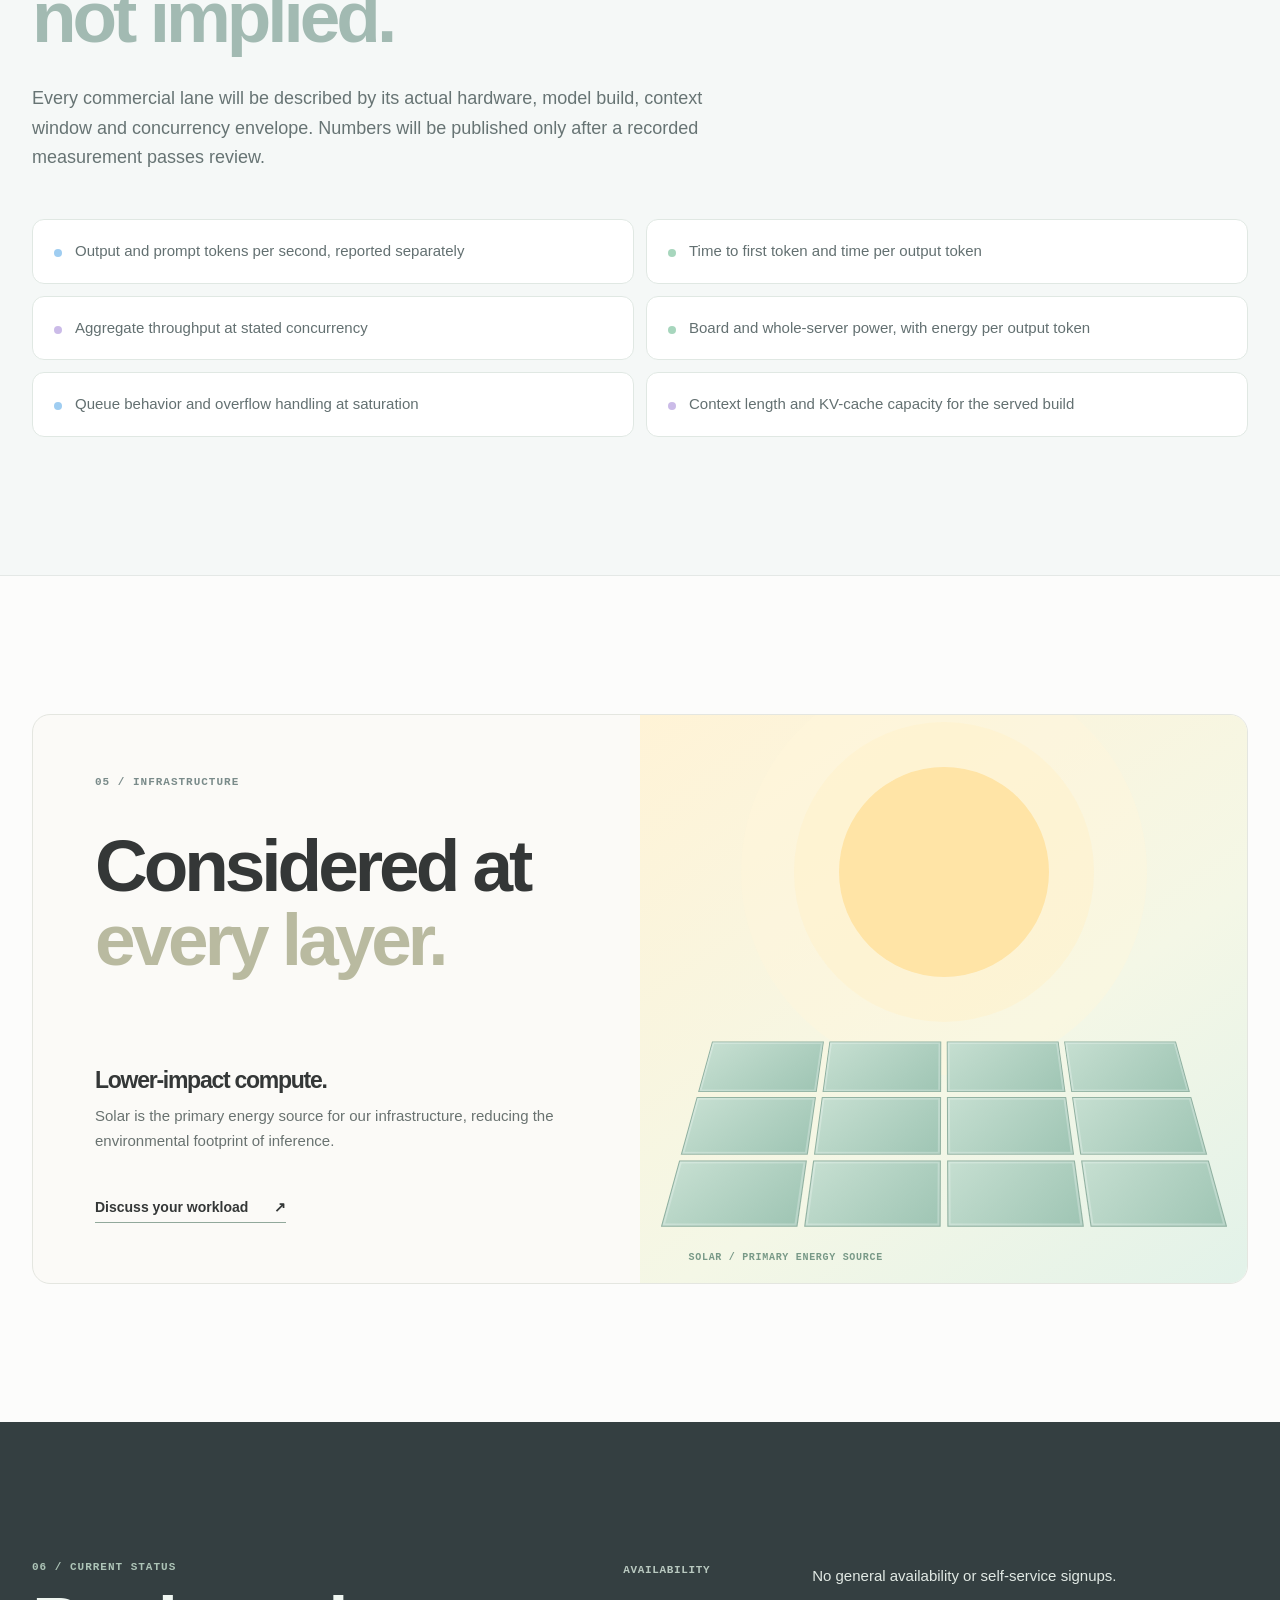
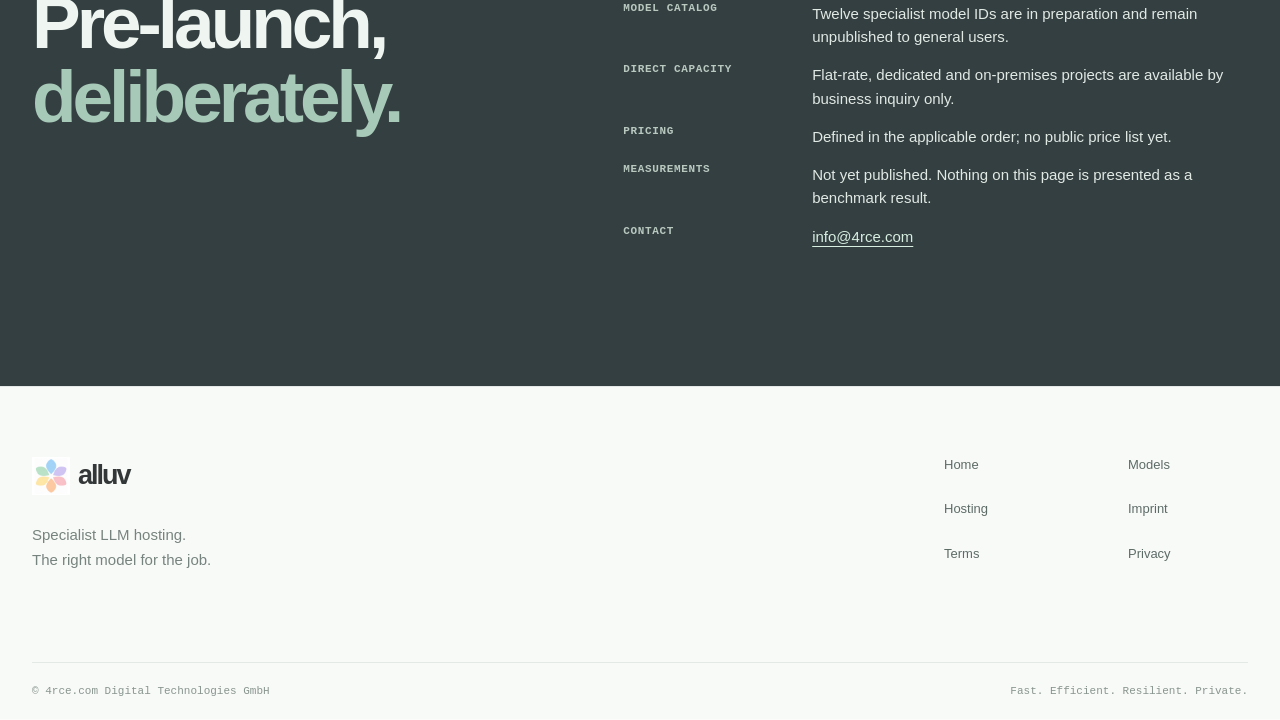
==== commit 21939fad: "Consolidate alluv pre-launch website Co-authored-by: Cursor <cursoragent@cursor.com>" ====
--- a/index.html
+++ b/index.html
@@ -1,229 +1,94 @@
-<!DOCTYPE html>
+<!doctype html>
 <html lang="en">
 <head>
-<meta charset="utf-8">
-<meta name="viewport" content="width=device-width, initial-scale=1">
-<title>alluv — specialist LLM hosting</title>
-<meta name="description" content="alluv is specialised hosting for open-weight models: an OpenRouter catalogue, flat-rate lanes, dedicated GPUs, and on-premises projects.">
-<meta name="robots" content="noindex,nofollow">
-<link rel="canonical" href="https://alluv.ai/">
-<meta name="theme-color" content="#ffffff">
-
-<meta property="og:type" content="website">
-<meta property="og:title" content="alluv — specialist LLM hosting">
-<meta property="og:description" content="Specialised hosting for open-weight models. An OpenRouter catalogue, flat-rate lanes, dedicated GPUs, and on-premises projects.">
-<meta property="og:url" content="https://alluv.ai/">
-<meta property="og:image" content="https://alluv.ai/assets/alluv-logo.jpg">
-
-<link rel="icon" href="assets/alluv-logo.jpg" type="image/jpeg">
-<link rel="stylesheet" href="site.css">
+  <meta charset="utf-8">
+  <meta name="viewport" content="width=device-width, initial-scale=1">
+  <meta name="theme-color" content="#fcfcfb">
+  <meta name="description" content="Alluv provides carefully tweaked proprietary high-performance language models and dedicated hosting for specialist workloads.">
+  <meta name="robots" content="noindex,nofollow">
+  <link rel="canonical" href="https://alluv.ai/">
+  <meta property="og:type" content="website">
+  <meta property="og:title" content="alluv — The right model for the job.">
+  <meta property="og:description" content="Specialist language models, reserved capacity, dedicated GPUs and on-premises deployments.">
+  <meta property="og:url" content="https://alluv.ai/">
+  <meta property="og:image" content="https://alluv.ai/assets/alluv-logo.png">
+  <title>alluv — The right model for the job.</title>
+  <link rel="icon" href="/assets/alluv-mark.png" type="image/png">
+  <link rel="stylesheet" href="/site.css?v=3">
 </head>
 <body>
-<a class="skip-link" href="#main">Skip to content</a>
+  <a class="skip-link" href="#main">Skip to content</a>
+  <header class="site-header">
+    <div class="container header-inner">
+      <a class="brand" href="/" aria-label="alluv home"><img src="/assets/alluv-mark.png" alt="" width="34" height="34"><span>alluv</span></a>
+      <nav class="desktop-nav" aria-label="Primary"><a href="#approach">Approach</a><a href="/models/">Models</a><a href="#hosting">Hosting</a><a href="#infrastructure">Infrastructure</a></nav>
+      <a class="header-link" href="mailto:info@4rce.com?subject=alluv%20inquiry">Talk to us <span aria-hidden="true">↗</span></a>
+      <details class="mobile-nav"><summary aria-label="Open navigation"><span></span><span></span></summary><nav aria-label="Mobile"><a href="#approach">Approach</a><a href="/models/">Models</a><a href="#hosting">Hosting</a><a href="#infrastructure">Infrastructure</a><a href="#status">Status</a></nav></details>
+    </div>
+  </header>
 
-<header class="site-header">
-  <div class="shell header-inner">
-    <a class="brand" href="#top">
-      <img class="brand-mark" src="assets/alluv-logo.jpg" alt="" width="48" height="48" decoding="async">
-      <span class="brand-text">
-        <span class="brand-name">alluv</span>
-        <span class="brand-tag">specialist LLM hosting</span>
-      </span>
-    </a>
-    <nav class="site-nav" aria-label="Main">
-      <a href="#hosting">Ways to host</a>
-      <a href="#specification">Specification</a>
-      <a href="#status">Status</a>
-      <a href="#contact">Contact</a>
-    </nav>
-  </div>
-</header>
+  <main id="main">
+    <section class="hero container" aria-labelledby="hero-title">
+      <div class="hero-copy">
+        <p class="eyebrow"><span class="status-dot"></span> SPECIALIST LLM HOSTING</p>
+        <h1 id="hero-title">The right model<br>for <em>the job.</em></h1>
+        <p class="hero-description">Alluv provides carefully tweaked proprietary high-performance language models for workloads where generic models are too slow, expensive and unfocused.</p>
+        <div class="hero-actions"><a class="button button-primary" href="/models/">Explore the models <span aria-hidden="true">↗</span></a><a class="button button-quiet" href="#hosting">Ways to host <span aria-hidden="true">↓</span></a></div>
+        <p class="hero-footnote">Fast. Efficient. Resilient. Private.</p>
+      </div>
+      <div class="hero-art" aria-label="Alluv specialist model selection illustration">
+        <div class="art-topline"><span>alluv / specialist hosting</span><span class="art-sparkle" aria-hidden="true">✳</span></div>
+        <div class="art-brand"><img src="/assets/alluv-logo.png" alt="alluv — specialist LLM hosting" width="230" height="230"></div>
+        <div class="art-flow"><span class="flow-label">WORKLOAD</span><div class="flow-connector" aria-hidden="true"></div><span class="flow-label">SPECIALIST</span></div>
+        <div class="art-rows" aria-hidden="true"><div><span class="art-index">01</span><span>code edit</span><code>alluv-patch</code><i class="tone-blue"></i></div><div><span class="art-index">02</span><span>repository search</span><code>alluv-search</code><i class="tone-mint"></i></div><div><span class="art-index">03</span><span>model routing</span><code>alluv-router</code><i class="tone-peach"></i></div></div>
+        <div class="art-bottomline"><span>Focused capability / consistent API performance</span><span>↗</span></div>
+      </div>
+    </section>
 
-<main id="main">
-  <section class="hero" id="top">
-    <div class="shell">
-      <p class="pill">Pre-launch preview</p>
-      <h1>Open-weight models,<br>on hardware you can point at.</h1>
-      <p class="lead">
-        alluv is specialised hosting for open-weight models. One catalogue on OpenRouter,
-        and three ways to book capacity of your own.
-      </p>
-      <p class="cta-row">
-        <a class="button" href="#status">Read the current status</a>
-        <a class="button button-quiet" href="#hosting">Ways to host</a>
-      </p>
-      <img class="hero-mark" src="assets/alluv-logo.jpg" alt="alluv logo — a six-petal mark in pastel blue, green, violet, yellow, pink and orange above the wordmark alluv" width="1024" height="1024" decoding="async">
-    </div>
-  </section>
+    <div class="values-strip" aria-label="Alluv principles"><div class="container values-inner"><span>Fast.</span><span>Efficient.</span><span>Resilient.</span><span>Private.</span></div></div>
 
-  <section class="band" id="hosting">
-    <div class="shell">
-      <h2>Ways to host</h2>
-      <p class="section-intro">
-        Specialisation is the product. The OpenRouter catalogue is what we are preparing
-        now. The other three are open for inquiry, and none of them is sold yet.
-      </p>
-      <svg class="board" viewBox="0 0 640 148" role="img" aria-label="A stylised accelerator card in the alluv palette">
-        <rect x="28" y="28" width="584" height="92" rx="16" fill="#ffffff" stroke="#55565a" stroke-width="1.6"/>
-        <path d="M28 48H12M28 64H12M28 80H12M28 96H12M28 112H12" fill="none" stroke="#9ed2f5" stroke-width="3" stroke-linecap="round"/>
-        <rect x="56" y="46" width="72" height="56" rx="8" fill="#cdbdf0" stroke="#55565a" stroke-width="1.4"/>
-        <rect x="152" y="52" width="36" height="44" rx="6" fill="#9ed2f5" stroke="#55565a" stroke-width="1.2"/>
-        <rect x="198" y="52" width="36" height="44" rx="6" fill="#b7dfc2" stroke="#55565a" stroke-width="1.2"/>
-        <rect x="244" y="52" width="36" height="44" rx="6" fill="#fbe6a8" stroke="#55565a" stroke-width="1.2"/>
-        <rect x="290" y="52" width="36" height="44" rx="6" fill="#f9c8ce" stroke="#55565a" stroke-width="1.2"/>
-        <rect x="336" y="52" width="36" height="44" rx="6" fill="#f8cba6" stroke="#55565a" stroke-width="1.2"/>
-        <rect x="382" y="52" width="36" height="44" rx="6" fill="#cdbdf0" stroke="#55565a" stroke-width="1.2"/>
-        <circle cx="470" cy="74" r="16" fill="none" stroke="#55565a" stroke-width="1.5"/>
-        <circle cx="470" cy="74" r="5" fill="#9ed2f5"/>
-        <circle cx="522" cy="74" r="16" fill="none" stroke="#55565a" stroke-width="1.5"/>
-        <circle cx="522" cy="74" r="5" fill="#b7dfc2"/>
-        <circle cx="574" cy="74" r="10" fill="#fbe6a8" stroke="#55565a" stroke-width="1.3"/>
-      </svg>
-      <ul class="cards offers">
-        <li class="card">
-          <div class="offer-head">
-            <p class="offer-kicker">01 · In preparation</p>
-            <svg class="offer-mark" viewBox="0 0 64 48" aria-hidden="true">
-              <circle cx="12" cy="24" r="5" fill="#9ed2f5" stroke="#55565a" stroke-width="1.4"/>
-              <path d="M17 24h12c6 0 8-12 14-12M29 24h14M29 24c6 0 8 12 14 12" fill="none" stroke="#55565a" stroke-width="1.4" stroke-linecap="round"/>
-              <circle cx="50" cy="12" r="4" fill="#ffffff" stroke="#55565a" stroke-width="1.4"/>
-              <circle cx="50" cy="24" r="4" fill="#b7dfc2" stroke="#55565a" stroke-width="1.4"/>
-              <circle cx="50" cy="36" r="4" fill="#cdbdf0" stroke="#55565a" stroke-width="1.4"/>
-            </svg>
-          </div>
-          <h3>OpenRouter</h3>
-          <p>
-            Coding profiles for C++, Python, and other languages, on one open-weight
-            Qwen3.8 model. A profile is a style of that model, not a separate set of weights.
-          </p>
-          <a class="offer-link" href="mailto:info@4rce.com?subject=OpenRouter">Ask about OpenRouter</a>
-        </li>
-        <li class="card">
-          <div class="offer-head">
-            <p class="offer-kicker">02 · Waiting list</p>
-            <svg class="offer-mark" viewBox="0 0 64 48" aria-hidden="true">
-              <rect x="8" y="10" width="48" height="28" rx="6" fill="#ffffff" stroke="#55565a" stroke-width="1.5"/>
-              <rect x="14" y="17" width="30" height="4" rx="2" fill="#b7dfc2"/>
-              <rect x="14" y="25" width="20" height="4" rx="2" fill="#9ed2f5"/>
-              <rect x="14" y="33" width="12" height="3" rx="1.5" fill="#e6e4e0"/>
-            </svg>
-          </div>
-          <h3>Flat-rate lanes</h3>
-          <p>
-            A specialised model booked by concurrency and context window. Inside that
-            envelope there is no per-token meter. The envelope is the limit.
-          </p>
-          <a class="offer-link" href="mailto:info@4rce.com?subject=Flat-rate%20lane">Join the waiting list</a>
-        </li>
-        <li class="card">
-          <div class="offer-head">
-            <p class="offer-kicker">03 · Waiting list</p>
-            <svg class="offer-mark" viewBox="0 0 64 48" aria-hidden="true">
-              <path d="M8 16H3M8 24H3M8 32H3" fill="none" stroke="#9ed2f5" stroke-width="1.8" stroke-linecap="round"/>
-              <rect x="8" y="8" width="50" height="32" rx="6" fill="#ffffff" stroke="#55565a" stroke-width="1.5"/>
-              <rect x="16" y="16" width="14" height="16" rx="3" fill="#cdbdf0" stroke="#55565a" stroke-width="1.2"/>
-              <circle cx="42" cy="19" r="3.2" fill="none" stroke="#55565a" stroke-width="1.3"/>
-              <circle cx="42" cy="29" r="3.2" fill="none" stroke="#55565a" stroke-width="1.3"/>
-              <circle cx="50" cy="24" r="2.2" fill="#fbe6a8" stroke="#55565a" stroke-width="1.1"/>
-            </svg>
-          </div>
-          <h3>Dedicated GPUs</h3>
-          <p>
-            A private-cloud server or a booked slice of specific GPUs for your models,
-            in Europe. Not a shared pool.
-          </p>
-          <a class="offer-link" href="mailto:info@4rce.com?subject=Dedicated%20GPUs">Ask about dedicated GPUs</a>
-        </li>
-        <li class="card">
-          <div class="offer-head">
-            <p class="offer-kicker">04 · Waiting list</p>
-            <svg class="offer-mark" viewBox="0 0 64 48" aria-hidden="true">
-              <rect x="18" y="6" width="28" height="36" rx="4" fill="#ffffff" stroke="#55565a" stroke-width="1.5"/>
-              <rect x="24" y="12" width="16" height="6" rx="2" fill="#fbe6a8" stroke="#55565a" stroke-width="1.1"/>
-              <rect x="24" y="21" width="16" height="6" rx="2" fill="#f9c8ce" stroke="#55565a" stroke-width="1.1"/>
-              <rect x="24" y="30" width="16" height="6" rx="2" fill="#f8cba6" stroke="#55565a" stroke-width="1.1"/>
-            </svg>
-          </div>
-          <h3>On premises</h3>
-          <p>
-            The same dedicated shape, installed at your site, as a B2B project with
-            hardware.
-          </p>
-          <a class="offer-link" href="mailto:info@4rce.com?subject=On%20premises">Ask about on premises</a>
-        </li>
-      </ul>
-      <p class="note">
-        Cloud hosting is in Europe. On-premises projects run on hardware at your site.
-        Prompts and completions are not used to train models and are not handed to
-        third-party inference providers.
-      </p>
-    </div>
-  </section>
+    <section class="section approach-section container" id="approach" aria-labelledby="approach-title">
+      <div class="section-heading"><p class="eyebrow">01 / WHAT WE DO</p><h2 id="approach-title">Specific, <em>not generic.</em></h2><p>We host models created specifically for particular capabilities and workloads — coding, reasoning, extraction, structured generation and other specialist tasks.</p></div>
+      <div class="approach-grid">
+        <article class="feature feature-wide feature-blue"><span class="feature-number">01 / FOCUS</span><div class="feature-glyph" aria-hidden="true"><span class="glyph-center"></span><span class="glyph-ring ring-one"></span><span class="glyph-ring ring-two"></span><span class="glyph-ring ring-three"></span></div><div><h3>Performance without the excess.</h3><p>Smaller, focused models can deliver the required result with lower latency and materially lower inference cost than large general-purpose models.</p></div></article>
+        <article class="feature feature-lavender"><span class="feature-number">02 / RELIABILITY</span><div class="feature-mini-art bars-art" aria-hidden="true"><i></i><i></i><i></i><i></i></div><div><h3>Reliable by design.</h3><p>High-quality infrastructure, resilient provisioning and operational redundancy are built around consistent API performance.</p></div></article>
+        <article class="feature feature-mint"><span class="feature-number">03 / PRIVACY</span><div class="feature-mini-art shield-art" aria-hidden="true"><span>EU</span></div><div><h3>EU-based and privacy-first.</h3><p>Workloads are hosted in the EU with infrastructure configured for strict data protection, minimal data exposure and privacy-conscious operation.</p></div></article>
+      </div>
+    </section>
 
-  <section class="band band-alt" id="specification">
-    <div class="shell">
-      <h2>What a lane will be specified by</h2>
-      <p class="section-intro">
-        Nothing on this page is a benchmark result. When numbers appear here, each one will
-        come from a recorded measurement run on the exact hardware and configuration offered.
-      </p>
-      <ul class="spec-list">
-        <li>Output tokens per second and prompt tokens per second, reported separately</li>
-        <li>Time to first token and time per output token, including per-user lower percentiles</li>
-        <li>Aggregate throughput at stated concurrency, not a single-stream headline</li>
-        <li>Board power and whole-server wall power, with joules per output token</li>
-        <li>Queue behaviour and overflow handling once a lane is saturated</li>
-        <li>Context length and KV-cache capacity for the exact served build</li>
-      </ul>
-      <p class="note">
-        Figures are published only after the measurement passes review. Until then this
-        section stays descriptive — deliberately.
-      </p>
-    </div>
-  </section>
+    <section class="section model-preview" aria-labelledby="model-preview-title"><div class="container">
+      <div class="section-heading split-heading"><div><p class="eyebrow">02 / THE CATALOG</p><h2 id="model-preview-title">Built for the<br><em>work at hand.</em></h2></div><p>Focused models for the steps that matter, from small code edits to routing and context retrieval.</p></div>
+      <div class="model-table preview-table" role="list" aria-label="Representative models">
+        <div class="table-head" aria-hidden="true"><span>MODEL ID</span><span>ROLE</span><span>CAPABILITIES</span><span></span></div>
+        <a class="model-row" role="listitem" href="/models/#alluv-patch-fast"><code>alluv-patch-fast</code><span>Very-fast code-edit application specialist.</span><span class="tags"><small>minimal edits</small><small>low latency</small></span><b aria-hidden="true">↗</b></a>
+        <a class="model-row" role="listitem" href="/models/#alluv-search"><code>alluv-search</code><span>Repository-search and context-retrieval specialist.</span><span class="tags"><small>retrieval</small><small>high-signal context</small></span><b aria-hidden="true">↗</b></a>
+        <a class="model-row" role="listitem" href="/models/#alluv-compact"><code>alluv-compact</code><span>Verbatim context-compaction specialist.</span><span class="tags"><small>extractive</small><small>fidelity</small></span><b aria-hidden="true">↗</b></a>
+        <a class="model-row" role="listitem" href="/models/#alluv-router"><code>alluv-router</code><span>Specialist routing model.</span><span class="tags"><small>structured routing</small><small>orchestration</small></span><b aria-hidden="true">↗</b></a>
+      </div>
+      <a class="text-link catalog-link" href="/models/">View all 12 models <span aria-hidden="true">↗</span></a>
+    </div></section>
 
-  <section class="band" id="status">
-    <div class="shell">
-      <h2>Status</h2>
-      <dl class="status-list">
-        <dt>Availability</dt>
-        <dd>Pre-launch. No general availability, no accepting self-service signups.</dd>
-        <dt>OpenRouter catalogue</dt>
-        <dd>Coding profiles on Qwen3.8. In preparation. Not a separate model per language.</dd>
-        <dt>Flat-rate, dedicated, on-prem</dt>
-        <dd>Inquiry only. Not yet sold. Write to <a href="mailto:info@4rce.com">info@4rce.com</a>.</dd>
-        <dt>Pricing</dt>
-        <dd>Not published yet.</dd>
-        <dt>Measurements</dt>
-        <dd>Not published yet. Nothing on this page is a benchmark result.</dd>
-        <dt>Website</dt>
-        <dd><a href="https://alluv.ai">alluv.ai</a></dd>
-        <dt>Legal notice</dt>
-        <dd><a href="imprint.html">Imprint and privacy disclosure</a> published. A full privacy statement for the hosting service itself follows before launch.</dd>
-      </dl>
-    </div>
-  </section>
+    <section class="section hosting-section container" id="hosting" aria-labelledby="hosting-title">
+      <div class="section-heading split-heading"><div><p class="eyebrow">03 / WAYS TO HOST</p><h2 id="hosting-title">Capacity that fits<br><em>the workload.</em></h2></div><p>One specialist catalog and three ways to reserve infrastructure. The catalog is in preparation; direct capacity is open for business inquiries.</p></div>
+      <div class="hosting-grid">
+        <article class="hosting-card tone-card-blue"><span class="feature-number">01 / IN PREPARATION</span><h3>Marketplace catalog</h3><p>Specialist model profiles exposed through a compatible marketplace API. Marketplace access is governed by the marketplace’s own terms and privacy policy.</p><a class="text-link" href="mailto:info@4rce.com?subject=Marketplace%20catalog">Ask about the catalog <span aria-hidden="true">↗</span></a></article>
+        <article class="hosting-card tone-card-mint"><span class="feature-number">02 / INQUIRY</span><h3>Flat-rate lanes</h3><p>A specialist model booked by concurrency and context window. Inside that agreed envelope there is no per-token meter; the envelope is the limit.</p><a class="text-link" href="mailto:info@4rce.com?subject=Flat-rate%20lane">Discuss a lane <span aria-hidden="true">↗</span></a></article>
+        <article class="hosting-card tone-card-lavender"><span class="feature-number">03 / INQUIRY</span><h3>Dedicated GPUs</h3><p>A private-cloud server or a reserved slice of specific GPUs for your models in Europe, rather than an anonymous shared pool.</p><a class="text-link" href="mailto:info@4rce.com?subject=Dedicated%20GPUs">Discuss dedicated capacity <span aria-hidden="true">↗</span></a></article>
+        <article class="hosting-card tone-card-peach"><span class="feature-number">04 / INQUIRY</span><h3>On premises</h3><p>A dedicated deployment installed at your site as a business-to-business infrastructure project, with the scope defined in a separate order.</p><a class="text-link" href="mailto:info@4rce.com?subject=On-premises%20alluv">Discuss on premises <span aria-hidden="true">↗</span></a></article>
+      </div>
+      <p class="section-note">Cloud workloads are hosted in Europe. Prompts and completions are processed to answer the request, are not stored by the alluv gateway, and are not used to train models.</p>
+    </section>
 
-  <section class="band band-alt" id="contact">
-    <div class="shell">
-      <h2>Contact</h2>
-      <p>
-        E-mail: <a href="mailto:info@4rce.com">info@4rce.com</a>.
-        Legal details are in the <a href="imprint.html">imprint</a>.
-      </p>
-    </div>
-  </section>
-</main>
+    <section class="section specification-section" id="specification" aria-labelledby="specification-title"><div class="container">
+      <div class="section-heading"><p class="eyebrow">04 / SPECIFICATION</p><h2 id="specification-title">Measured,<br><em>not implied.</em></h2><p>Every commercial lane will be described by its actual hardware, model build, context window and concurrency envelope. Numbers will be published only after a recorded measurement passes review.</p></div>
+      <ul class="spec-grid"><li>Output and prompt tokens per second, reported separately</li><li>Time to first token and time per output token</li><li>Aggregate throughput at stated concurrency</li><li>Board and whole-server power, with energy per output token</li><li>Queue behavior and overflow handling at saturation</li><li>Context length and KV-cache capacity for the served build</li></ul>
+    </div></section>
 
-<footer class="site-footer">
-  <div class="shell footer-inner">
-    <p class="footer-brand">alluv — specialist LLM hosting</p>
-    <p class="footer-note">
-      alluv is a project name of
-      <a href="https://4rce.com" rel="noopener">4rce.com Digital Technologies GmbH</a>.
-      <a href="imprint.html">Imprint &amp; privacy</a>.
-    </p>
-  </div>
-</footer>
+    <section class="section infrastructure-section container" id="infrastructure" aria-labelledby="infra-title"><div class="infra-card"><div class="infra-copy"><p class="eyebrow">05 / INFRASTRUCTURE</p><h2 id="infra-title">Considered at<br><em>every layer.</em></h2><h3>Lower-impact compute.</h3><p>Solar is the primary energy source for our infrastructure, reducing the environmental footprint of inference.</p><a class="text-link" href="mailto:info@4rce.com?subject=alluv%20infrastructure">Discuss your workload <span aria-hidden="true">↗</span></a></div><div class="infra-visual" aria-hidden="true"><div class="sun-disc"></div><div class="solar-grid"><i></i><i></i><i></i><i></i><i></i><i></i><i></i><i></i><i></i><i></i><i></i><i></i></div><span class="solar-caption">SOLAR / PRIMARY ENERGY SOURCE</span></div></div></section>
+
+    <section class="section status-section" id="status" aria-labelledby="status-title"><div class="container status-layout"><div><p class="eyebrow">06 / CURRENT STATUS</p><h2 id="status-title">Pre-launch,<br><em>deliberately.</em></h2></div><dl class="status-list"><dt>Availability</dt><dd>No general availability or self-service signups.</dd><dt>Model catalog</dt><dd>Twelve specialist model IDs are in preparation and remain unpublished to general users.</dd><dt>Direct capacity</dt><dd>Flat-rate, dedicated and on-premises projects are available by business inquiry only.</dd><dt>Pricing</dt><dd>Defined in the applicable order; no public price list yet.</dd><dt>Measurements</dt><dd>Not yet published. Nothing on this page is presented as a benchmark result.</dd><dt>Contact</dt><dd><a href="mailto:info@4rce.com">info@4rce.com</a></dd></dl></div></section>
+  </main>
+
+  <footer class="site-footer"><div class="container footer-main"><div><a class="brand footer-brand" href="/"><img src="/assets/alluv-mark.png" alt="" width="38" height="38"><span>alluv</span></a><p>Specialist LLM hosting.<br>The right model for the job.</p></div><nav aria-label="Footer"><a href="/">Home</a><a href="/models/">Models</a><a href="/#hosting">Hosting</a><a href="/imprint.html">Imprint</a><a href="/terms.html">Terms</a><a href="/privacy.html">Privacy</a></nav></div><div class="container footer-bottom"><span>© 4rce.com Digital Technologies GmbH</span><span>Fast. Efficient. Resilient. Private.</span></div></footer>
 </body>
 </html>
--- a/site.css
+++ b/site.css
@@ -1,519 +1,19 @@
-/*
-  alluv — site stylesheet.
-  Palette derives from the six-petal logo mark: pastel blue, green, violet, yellow,
-  pink and orange on white, with a graphite wordmark. No external fonts, no
-  dependencies, no trackers. System typography only.
-*/
+:root{--ink:#343737;--muted:#687274;--line:#e4e8e6;--paper:#fcfcfb;--blue:#d9ecfb;--mint:#dff4e8;--lavender:#eee8fb;--peach:#ffeadc;--yellow:#fff1c7;--pink:#fbe6ec;--mono:ui-monospace,SFMono-Regular,Menlo,Consolas,monospace;--sans:Inter,-apple-system,BlinkMacSystemFont,"Segoe UI",sans-serif}
+*{box-sizing:border-box}html{scroll-behavior:smooth}body{margin:0;background:var(--paper);color:var(--ink);font-family:var(--sans);-webkit-font-smoothing:antialiased}img{display:block;max-width:100%}a{color:inherit;text-decoration:none}button{font:inherit}h1,h2,h3,p{margin-top:0}h1,h2,h3{font-weight:550;letter-spacing:-.055em}h1 em,h2 em{font-style:normal;color:#8b9ca7}h1{font-size:clamp(4.1rem,7.5vw,8rem);line-height:.98;margin-bottom:32px}h2{font-size:clamp(3rem,5.7vw,6.25rem);line-height:1.02;margin-bottom:0}h3{font-size:clamp(1.4rem,2vw,2.2rem);line-height:1.13}p{line-height:1.65}.container{width:min(100% - 64px,1280px);margin-inline:auto}.eyebrow{font:600 11px/1.4 var(--mono);letter-spacing:.09em;color:#7a8b8a;text-transform:uppercase}.status-dot{display:inline-block;width:8px;height:8px;border-radius:50%;background:#9bc5b4;margin-right:9px;vertical-align:1px}.skip-link{position:absolute;left:12px;top:-100px;padding:12px 18px;background:#fff;z-index:100}.skip-link:focus{top:12px}a:focus-visible,summary:focus-visible{outline:2px solid #4e8bb0;outline-offset:4px}
+.site-header{position:sticky;top:0;z-index:30;background:rgba(252,252,251,.94);border-bottom:1px solid var(--line);-webkit-backdrop-filter:blur(15px);backdrop-filter:blur(15px)}.header-inner{height:78px;display:flex;align-items:center;gap:48px}.brand{display:inline-flex;align-items:center;gap:8px;font-size:24px;font-weight:660;letter-spacing:-.075em;line-height:1}.brand img{width:34px;height:34px;object-fit:contain}.desktop-nav{display:flex;align-items:center;gap:38px;font-size:14px;color:#627071}.desktop-nav a:hover,.desktop-nav a[aria-current=page]{color:var(--ink)}.header-link{margin-left:auto;font-size:13px;font-weight:600;border:1px solid #d3dcd8;border-radius:999px;padding:12px 16px;transition:background .2s,border-color .2s}.header-link:hover{background:var(--mint);border-color:#c8e6d7}.header-link span{margin-left:12px}.mobile-nav{display:none}
+.hero{min-height:760px;display:grid;grid-template-columns:minmax(0,1.08fr) minmax(0,.92fr);align-items:center;gap:56px;padding-top:108px;padding-bottom:112px}.hero-copy{padding-bottom:26px}.hero-copy .eyebrow{margin-bottom:28px}.hero h1{font-size:clamp(4.1rem,7.5vw,6.25rem);white-space:normal;text-wrap:balance}.hero h1 em{color:#9bbcd0}.hero-description{max-width:610px;font-size:18px;line-height:1.62;color:#606d6e;margin-bottom:28px}.hero-actions{display:flex;flex-wrap:wrap;gap:12px}.button{display:inline-flex;align-items:center;justify-content:space-between;gap:28px;border-radius:10px;padding:15px 18px;font-size:14px;font-weight:600;transition:transform .2s,background .2s,border-color .2s}.button:hover{transform:translateY(-2px)}.button-primary{background:#3a4547;color:white;border:1px solid #3a4547}.button-primary:hover{background:#53676b}.button-quiet{border:1px solid #dbe1de;background:white}.button-quiet:hover{background:#f6fbf8}.hero-footnote{margin-top:48px;margin-bottom:0;color:#778481;font:500 12px/1.5 var(--mono)}
+.hero-art{min-height:550px;border:1px solid #dfe7e4;border-radius:18px;background:linear-gradient(145deg,#f8fbfd 0%,#fbfafc 46%,#f5fbf6 100%);box-shadow:0 20px 80px rgba(99,123,123,.07);padding:22px 24px 0;position:relative;overflow:hidden}.hero-art:before{content:"";position:absolute;inset:40px -50px 20px;background:radial-gradient(ellipse at 60% 35%,rgba(218,235,253,.66),transparent 42%),radial-gradient(ellipse at 20% 70%,rgba(217,245,227,.55),transparent 47%);pointer-events:none}.art-topline,.art-bottomline{position:relative;display:flex;align-items:center;justify-content:space-between;color:#84918e;font:500 10px/1.4 var(--mono);letter-spacing:.04em}.art-topline{padding-bottom:16px;border-bottom:1px solid #dce5e3}.art-sparkle{font-size:18px;color:#a9c8b9}.art-brand{position:relative;display:flex;justify-content:center;height:214px;overflow:hidden}.art-brand img{width:224px;height:224px;mix-blend-mode:multiply;object-fit:cover;object-position:center}.art-flow{position:relative;display:flex;align-items:center;gap:12px;margin:4px 0 13px}.flow-label{font:600 10px var(--mono);letter-spacing:.1em;color:#92a09c;white-space:nowrap}.flow-connector{height:1px;background:#cbd6d2;flex:1;position:relative}.flow-connector:after{content:"";width:5px;height:5px;border-top:1px solid #94a9a4;border-right:1px solid #94a9a4;transform:rotate(45deg);position:absolute;right:0;top:-2px}.art-rows{position:relative;border:1px solid #dce5e2;border-radius:11px;overflow:hidden;background:rgba(255,255,255,.78)}.art-rows>div{height:54px;display:grid;grid-template-columns:28px 1fr auto 8px;gap:12px;align-items:center;padding:0 14px;border-top:1px solid #e8eeeb;font-size:12px;color:#687475}.art-rows>div:first-child{border-top:0}.art-index{font:11px var(--mono);color:#a9b7b2}.art-rows code{font:11px var(--mono);color:#465554}.art-rows i{width:7px;height:7px;border-radius:50%}.tone-blue{background:#9fcdf1}.tone-mint{background:#a7d6bd}.tone-peach{background:#efbd9f}.art-bottomline{margin-top:19px;border-top:1px solid #dce5e3;padding-top:15px}.art-bottomline span:last-child{font-size:16px}
+.values-strip{border-top:1px solid var(--line);border-bottom:1px solid var(--line);background:#f6f9f7}.values-inner{display:grid;grid-template-columns:repeat(4,1fr)}.values-inner span{padding:22px 24px;border-left:1px solid #e0e8e3;font:500 14px var(--mono);color:#53625e}.values-inner span:last-child{border-right:1px solid #e0e8e3}.section{padding-block:138px}.section-heading{max-width:830px;margin-bottom:56px}.section-heading .eyebrow{margin-bottom:27px}.section-heading>p:last-child{font-size:18px;color:#677474;max-width:690px;margin:30px 0 0}.section-heading h2 em,.catalog-section-head h2 em,.infra-copy h2 em,.catalog-end h2 em{color:#a2bab2}.approach-grid{display:grid;grid-template-columns:1fr 1fr;gap:14px}.feature{min-height:420px;border:1px solid #e3e7e6;border-radius:18px;padding:28px 30px;display:flex;flex-direction:column;justify-content:space-between;overflow:hidden}.feature-wide{grid-column:1/-1;min-height:390px;display:grid;grid-template-columns:1fr 1fr;grid-template-rows:auto 1fr;column-gap:70px}.feature-wide>.feature-number{grid-column:1/-1}.feature-wide>.feature-glyph{grid-column:2;grid-row:2}.feature-wide>div:last-child{grid-column:1;grid-row:2;align-self:end}.feature-blue{background:#eaf5fc}.feature-lavender{background:#f4f0fb}.feature-mint{background:#edf8f0}.feature-number{font:600 10px var(--mono);letter-spacing:.08em;color:#7c9293}.feature h3{max-width:620px;margin-bottom:16px}.feature p{color:#637071;max-width:600px;font-size:15px;line-height:1.65;margin-bottom:0}.feature-glyph{height:260px;position:relative;align-self:center}.glyph-center{width:70px;height:70px;border-radius:50%;background:#c7e2f5;position:absolute;top:95px;left:calc(50% - 35px);box-shadow:0 0 0 30px rgba(255,255,255,.35)}.glyph-ring{position:absolute;left:50%;top:50%;border:1px solid #bbd5e5;border-radius:50%;transform:translate(-50%,-50%)}.ring-one{width:160px;height:160px}.ring-two{width:230px;height:230px}.ring-three{width:300px;height:300px}.feature-mini-art{height:170px;align-self:center}.bars-art{display:flex;align-items:flex-end;gap:14px;padding-bottom:20px}.bars-art i{display:block;width:26px;height:50px;background:#d0c3ec;border-radius:6px 6px 2px 2px}.bars-art i:nth-child(2){height:92px;background:#bfb0e4}.bars-art i:nth-child(3){height:125px;background:#a893d9}.bars-art i:nth-child(4){height:75px}.shield-art{width:125px;height:145px;background:#d3eddf;clip-path:polygon(50% 0,100% 18%,100% 65%,50% 100%,0 65%,0 18%);display:grid;place-items:center;border-radius:16px}.shield-art span{font:600 37px var(--mono);color:#78ab90}
+.model-preview{background:#f5f8f7;border-block:1px solid var(--line)}.split-heading{max-width:none;display:flex;align-items:end;justify-content:space-between;gap:48px}.split-heading>p:last-child{max-width:360px;margin:0 0 4px}.model-table{border:1px solid #dce4e0;border-radius:14px;overflow:hidden;background:white}.table-head,.model-row{display:grid;grid-template-columns:minmax(180px,1.2fr) minmax(240px,1.75fr) minmax(250px,1.4fr) 28px;column-gap:20px;align-items:center;padding-inline:24px}.table-head{min-height:47px;background:#edf3f0;color:#75837e;font:600 10px var(--mono);letter-spacing:.06em}.model-row{min-height:91px;border-top:1px solid #e6ece8;font-size:13px;color:#5f6d6a;scroll-margin-top:96px;transition:background .2s}.model-row:hover,.model-row:target{background:#f6faf8}.model-row code{font:600 13px var(--mono);letter-spacing:-.025em;color:#39494a}.model-row b{font-weight:400;font-size:19px;color:#7e9a8c}.row-index{font:12px var(--mono);color:#adb9b3;text-align:right}.tags{display:flex;flex-wrap:wrap;gap:5px}.tags small{font:500 10px var(--mono);color:#687e76;background:#f1f7f2;border:1px solid #e1eee5;padding:6px 8px;border-radius:5px;white-space:nowrap}.text-link{display:inline-flex;align-items:center;gap:26px;font-size:14px;font-weight:600;border-bottom:1px solid #91a89b;padding-bottom:7px}.text-link:hover{color:#5e9880}.catalog-link{margin-top:34px}
+.infra-card{display:grid;grid-template-columns:1fr 1fr;min-height:570px;border:1px solid #e4e6e0;border-radius:18px;overflow:hidden;background:#fbfaf7}.infra-copy{padding:60px 62px;display:flex;flex-direction:column;align-items:flex-start}.infra-copy h2{margin:28px 0 auto}.infra-copy h2 em{color:#b9baa0}.infra-copy h3{font-size:23px;margin:24px 0 11px}.infra-copy p:not(.eyebrow){max-width:460px;color:#697270;font-size:15px}.infra-copy .text-link{margin-top:30px}.infra-visual{position:relative;background:linear-gradient(145deg,#fff3d6,#f4f7e6 60%,#e2f2e9);overflow:hidden}.sun-disc{position:absolute;width:210px;height:210px;border-radius:50%;top:52px;left:calc(50% - 105px);background:#ffe4a6;box-shadow:0 0 0 45px rgba(255,240,197,.45),0 0 0 98px rgba(255,246,218,.4)}.solar-grid{position:absolute;left:8%;right:8%;bottom:56px;display:grid;grid-template-columns:repeat(4,1fr);grid-template-rows:repeat(3,64px);gap:6px;transform:perspective(450px) rotateX(26deg)}.solar-grid i{border:1px solid #8eaf9f;background:linear-gradient(135deg,#c6dfd1,#9fc5b4);box-shadow:inset 0 0 0 2px rgba(255,255,255,.26)}.solar-caption{position:absolute;bottom:20px;left:8%;font:600 10px var(--mono);letter-spacing:.07em;color:#789987}
+.site-footer{border-top:1px solid var(--line);background:#f8faf8}.footer-main{display:flex;justify-content:space-between;gap:60px;padding-top:70px;padding-bottom:90px}.footer-brand{font-size:27px}.footer-brand img{width:38px;height:38px}.footer-main p{font-size:15px;color:#77837e;margin:24px 0 0}.footer-main nav{display:grid;grid-template-columns:repeat(2,minmax(120px,1fr));gap:18px 64px;font-size:13px;color:#5d6b67}.footer-main nav a:hover{color:#336b56}.footer-bottom{padding-block:22px;border-top:1px solid #e3eae5;display:flex;justify-content:space-between;gap:20px;color:#89958f;font:11px var(--mono)}
+.catalog-hero{min-height:660px;display:grid;grid-template-columns:1fr .7fr;gap:40px;align-items:center;padding-block:100px 110px}.catalog-hero .eyebrow{margin-bottom:28px}.catalog-hero h1{font-size:clamp(4.4rem,7vw,7.8rem);margin-bottom:32px}.catalog-hero h1 em{color:#a8c6b4}.catalog-hero p:not(.eyebrow){font-size:18px;color:#687574;max-width:630px}.catalog-jump{display:flex;gap:24px;margin-top:46px}.catalog-jump a{font-size:13px;font-weight:600;border-bottom:1px solid #bacdc2;padding-bottom:9px}.catalog-jump span{margin-left:16px;color:#8eac9e}.catalog-hero-art{height:440px;border:1px solid #e4ebe5;border-radius:50%;display:flex;flex-direction:column;align-items:center;justify-content:center;background:radial-gradient(circle at center,#fff 0%,#f7fbf8 60%,#f3f8f5 100%);position:relative;overflow:hidden}.catalog-hero-art img{position:relative;z-index:2;mix-blend-mode:multiply}.catalog-hero-art>span{position:relative;z-index:2;font:10px var(--mono);color:#8b9e94;letter-spacing:.1em;margin-top:-12px}.catalog-orbit{border:1px solid #e2eee5;border-radius:50%;position:absolute;inset:32px}.orbit-b{inset:72px}.catalog-section{padding-block:90px 125px;scroll-margin-top:78px}.catalog-section-head{display:flex;justify-content:space-between;align-items:end;gap:60px;margin-bottom:42px}.catalog-section-head .eyebrow{margin-bottom:24px}.catalog-section-head p:last-child{max-width:350px;font-size:16px;color:#6a7975;margin-bottom:8px}.full-table .model-row{min-height:99px}.language-section{background:#f5f8f7;border-block:1px solid var(--line)}.catalog-end{padding-block:110px;display:flex;align-items:end;justify-content:space-between;gap:40px}.catalog-end .eyebrow{margin-bottom:25px}.catalog-end .button{margin-bottom:10px}.error-page{min-height:100vh;max-width:650px;margin:auto;padding:50px 28px;display:flex;flex-direction:column;align-items:flex-start;justify-content:center}.error-page .eyebrow{margin:55px 0 18px}.error-page h1{font-size:clamp(4rem,9vw,7rem);margin-bottom:12px}.error-page p:not(.eyebrow){color:#697675}.error-page .text-link{margin-top:18px}
+@media (max-width:1100px){.hero{gap:28px;min-height:680px}.hero h1{font-size:clamp(3.8rem,7vw,6rem)}.hero-art{min-height:520px}.table-head,.model-row{grid-template-columns:minmax(155px,1fr) minmax(200px,1.4fr) minmax(170px,1.2fr) 20px;gap:12px;padding-inline:16px}.infra-copy{padding:48px}}
+@media (max-width:800px){.container{width:min(100% - 40px,1280px)}.header-inner{height:70px}.desktop-nav,.header-link{display:none}.mobile-nav{display:block;margin-left:auto;position:relative}.mobile-nav summary{list-style:none;width:44px;height:40px;border:1px solid #dbe3df;border-radius:8px;display:flex;flex-direction:column;justify-content:center;gap:5px;padding:0 11px;cursor:pointer}.mobile-nav summary::-webkit-details-marker{display:none}.mobile-nav summary span{height:1px;background:#465954;width:20px}.mobile-nav nav{position:absolute;right:0;top:48px;width:min(300px,calc(100vw - 40px));padding:12px;background:#fff;border:1px solid var(--line);border-radius:12px;box-shadow:0 20px 45px rgba(73,90,83,.12);display:grid}.mobile-nav nav a{padding:13px 14px;font-size:14px;border-radius:7px}.mobile-nav nav a:hover{background:#f2f8f4}.hero{grid-template-columns:1fr;padding-top:90px;padding-bottom:100px;gap:45px}.hero-copy{padding:0}.hero h1{font-size:clamp(4.5rem,9vw,7rem)}.hero-art{min-height:550px;width:min(100%,620px);justify-self:center}.section{padding-block:100px}.feature-wide{grid-template-columns:1.2fr .8fr}.split-heading,.catalog-section-head{align-items:start}.table-head,.model-row{grid-template-columns:minmax(150px,1fr) minmax(190px,1.5fr) minmax(160px,1fr) 18px}.tags small:nth-child(n+3){display:none}.infra-card{min-height:520px}.infra-copy{padding:38px}.catalog-hero{grid-template-columns:1fr .65fr;min-height:570px}.catalog-hero h1{font-size:clamp(4.1rem,7vw,6rem)}.catalog-hero-art{height:310px}.catalog-hero-art img{width:200px;height:200px}}
+@media (max-width:620px){.container{width:min(100% - 32px,1280px)}h1{font-size:clamp(3.65rem,13vw,5.5rem)}h2{font-size:clamp(3rem,11vw,4.5rem)}.hero{padding-top:76px;padding-bottom:78px;gap:46px}.hero h1{font-size:clamp(3.65rem,12vw,5.4rem);white-space:normal}.hero-description{font-size:16px}.hero-footnote{margin-top:35px}.hero-art{min-height:515px;padding:20px 16px 0}.art-brand{height:195px}.art-brand img{width:210px;height:210px}.art-rows>div{grid-template-columns:22px 1fr auto 6px;gap:7px;padding:0 10px}.art-rows code{font-size:10px}.values-inner{grid-template-columns:repeat(2,1fr)}.values-inner span:nth-child(2){border-right:1px solid #e0e8e3}.values-inner span:nth-child(n+3){border-top:1px solid #e0e8e3}.values-inner span{padding:19px 17px}.section{padding-block:80px}.section-heading{margin-bottom:34px}.section-heading .eyebrow{margin-bottom:19px}.section-heading>p:last-child{font-size:16px;margin-top:24px}.approach-grid{grid-template-columns:1fr;gap:11px}.feature,.feature-wide{min-height:350px;padding:23px 24px;display:flex;flex-direction:column}.feature-wide{grid-column:auto;min-height:470px}.feature-wide>.feature-glyph{height:200px;width:100%;order:1}.feature-wide>div:last-child{order:2}.feature-wide .glyph-center{top:65px}.feature-wide .ring-three{width:230px;height:230px}.feature-wide .ring-two{width:180px;height:180px}.feature-wide .ring-one{width:130px;height:130px}.feature-mini-art{height:120px}.bars-art i:nth-child(3){height:100px}.shield-art{width:100px;height:120px}.split-heading,.catalog-section-head{display:block}.split-heading>p:last-child,.catalog-section-head p:last-child{margin:24px 0 0;max-width:520px;font-size:15px}.table-head{display:none}.model-row{display:grid;grid-template-columns:1fr auto;gap:10px;min-height:0;padding:20px 18px}.model-row code{grid-column:1;font-size:13px}.model-row>span:nth-child(2){grid-column:1/-1;grid-row:2;font-size:13px}.model-row .tags{grid-column:1/-1;grid-row:3}.model-row b,.row-index{grid-column:2;grid-row:1}.tags small:nth-child(n+3){display:inline-block}.infra-card{grid-template-columns:1fr}.infra-copy{padding:33px 27px 44px}.infra-copy h2{margin:22px 0 35px}.infra-visual{height:380px}.solar-grid{grid-template-rows:repeat(3,45px)}.sun-disc{width:160px;height:160px;left:calc(50% - 80px)}.footer-main{padding-top:55px;padding-bottom:62px;display:block}.footer-main nav{margin-top:45px;gap:20px}.footer-bottom{flex-direction:column;gap:8px}.catalog-hero{grid-template-columns:1fr;padding-top:78px;padding-bottom:55px;gap:44px}.catalog-hero h1{font-size:clamp(3.7rem,12vw,5.6rem)}.catalog-hero p:not(.eyebrow){font-size:16px}.catalog-jump{flex-wrap:wrap;gap:18px 26px;margin-top:31px}.catalog-hero-art{height:300px;width:300px;max-width:100%;justify-self:center}.catalog-section{padding-block:75px 90px}.catalog-section-head{margin-bottom:32px}.full-table .model-row{min-height:0}.catalog-end{padding-block:75px;display:block}.catalog-end .button{margin-top:30px}.error-page{min-height:85vh}}
+@media (prefers-reduced-motion:reduce){html{scroll-behavior:auto}.button,.model-row,.header-link{transition:none}}
 
-:root {
-  --paper: #ffffff;
-  --paper-alt: #f8f7f5;
-  --graphite: #55565a;
-  --graphite-soft: #7c7d82;
-  --line: #e6e4e0;
-  --ink: #26272b;
-
-  --petal-blue: #9ed2f5;
-  --petal-green: #b7dfc2;
-  --petal-violet: #cdbdf0;
-  --petal-yellow: #fbe6a8;
-  --petal-pink: #f9c8ce;
-  --petal-orange: #f8cba6;
-
-  --radius: 14px;
-  --shell: 62rem;
-}
-
-*,
-*::before,
-*::after {
-  box-sizing: border-box;
-}
-
-html {
-  -webkit-text-size-adjust: 100%;
-}
-
-body {
-  margin: 0;
-  background: var(--paper);
-  color: var(--ink);
-  font-family: -apple-system, BlinkMacSystemFont, "Segoe UI", Roboto, "Helvetica Neue", Arial, sans-serif;
-  font-size: 1.0625rem;
-  line-height: 1.65;
-}
-
-img {
-  max-width: 100%;
-  height: auto;
-}
-
-a {
-  color: var(--ink);
-  text-decoration-color: var(--petal-blue);
-  text-decoration-thickness: 2px;
-  text-underline-offset: 3px;
-}
-
-a:hover {
-  text-decoration-color: var(--graphite);
-}
-
-:focus-visible {
-  outline: 3px solid var(--petal-violet);
-  outline-offset: 2px;
-  border-radius: 4px;
-}
-
-.skip-link {
-  position: absolute;
-  left: -9999px;
-  top: 0;
-  background: var(--ink);
-  color: var(--paper);
-  padding: 0.6rem 1rem;
-  z-index: 10;
-}
-
-.skip-link:focus {
-  left: 0.5rem;
-  top: 0.5rem;
-}
-
-.shell {
-  width: 100%;
-  max-width: var(--shell);
-  margin: 0 auto;
-  padding: 0 1.25rem;
-}
-
-/* ---------- header ---------- */
-
-.site-header {
-  border-bottom: 1px solid var(--line);
-  background: var(--paper);
-}
-
-.header-inner {
-  display: flex;
-  flex-wrap: wrap;
-  align-items: center;
-  justify-content: space-between;
-  gap: 0.75rem 1.5rem;
-  padding-top: 0.9rem;
-  padding-bottom: 0.9rem;
-}
-
-.brand {
-  display: flex;
-  align-items: center;
-  gap: 0.7rem;
-  text-decoration: none;
-}
-
-.brand-mark {
-  width: 44px;
-  height: 44px;
-  border-radius: 10px;
-  object-fit: cover;
-}
-
-.brand-text {
-  display: flex;
-  flex-direction: column;
-  line-height: 1.15;
-}
-
-.brand-name {
-  font-size: 1.5rem;
-  font-weight: 600;
-  letter-spacing: -0.01em;
-  color: var(--graphite);
-}
-
-.brand-tag {
-  font-size: 0.8rem;
-  color: var(--graphite-soft);
-}
-
-.site-nav {
-  display: flex;
-  flex-wrap: wrap;
-  gap: 0.35rem 1.15rem;
-  font-size: 0.95rem;
-}
-
-.site-nav a {
-  text-decoration: none;
-  color: var(--graphite);
-}
-
-.site-nav a:hover {
-  color: var(--ink);
-  text-decoration: underline;
-  text-decoration-color: var(--petal-blue);
-}
-
-/* ---------- hero ---------- */
-
-.hero {
-  padding: 3.5rem 0 3rem;
-  background:
-    radial-gradient(60rem 26rem at 12% -10%, rgba(158, 210, 245, 0.30), transparent 65%),
-    radial-gradient(48rem 22rem at 88% 0%, rgba(205, 189, 240, 0.28), transparent 68%),
-    radial-gradient(40rem 20rem at 60% 110%, rgba(251, 230, 168, 0.28), transparent 70%),
-    var(--paper);
-}
-
-.hero h1 {
-  margin: 0.6rem 0 1rem;
-  font-size: clamp(2rem, 5.2vw, 3.2rem);
-  line-height: 1.12;
-  letter-spacing: -0.02em;
-  font-weight: 600;
-}
-
-.pill {
-  display: inline-block;
-  margin: 0;
-  padding: 0.25rem 0.75rem;
-  border: 1px solid var(--line);
-  border-radius: 999px;
-  background: rgba(255, 255, 255, 0.75);
-  font-size: 0.8rem;
-  letter-spacing: 0.04em;
-  text-transform: uppercase;
-  color: var(--graphite);
-}
-
-.lead {
-  max-width: 44rem;
-  font-size: 1.15rem;
-  color: var(--graphite);
-}
-
-.cta-row {
-  display: flex;
-  flex-wrap: wrap;
-  gap: 0.65rem;
-  margin: 1.6rem 0 0;
-}
-
-.button {
-  display: inline-block;
-  padding: 0.6rem 1.1rem;
-  border-radius: 999px;
-  border: 1px solid var(--ink);
-  background: var(--ink);
-  color: var(--paper);
-  text-decoration: none;
-  font-size: 0.95rem;
-}
-
-.button:hover {
-  background: var(--graphite);
-  border-color: var(--graphite);
-  color: var(--paper);
-}
-
-.button-quiet {
-  background: transparent;
-  color: var(--ink);
-}
-
-.button-quiet:hover {
-  background: var(--paper-alt);
-  color: var(--ink);
-}
-
-.hero-mark {
-  display: block;
-  width: min(20rem, 70%);
-  margin: 2.75rem auto 0;
-  border-radius: var(--radius);
-}
-
-/* ---------- bands ---------- */
-
-.band {
-  padding: 3rem 0;
-  border-top: 1px solid var(--line);
-}
-
-.band-alt {
-  background: var(--paper-alt);
-}
-
-.band h2 {
-  margin: 0 0 0.5rem;
-  font-size: clamp(1.4rem, 3vw, 1.85rem);
-  font-weight: 600;
-  letter-spacing: -0.01em;
-}
-
-.section-intro {
-  max-width: 44rem;
-  margin: 0 0 1.75rem;
-  color: var(--graphite);
-}
-
-.cards {
-  display: grid;
-  grid-template-columns: repeat(auto-fit, minmax(15rem, 1fr));
-  gap: 1rem;
-  margin: 0;
-  padding: 0;
-  list-style: none;
-}
-
-.card {
-  padding: 1.15rem 1.25rem 1.3rem;
-  border: 1px solid var(--line);
-  border-radius: var(--radius);
-  background: var(--paper);
-}
-
-.card h3 {
-  margin: 0 0 0.45rem;
-  font-size: 1.05rem;
-  font-weight: 600;
-}
-
-.card p {
-  margin: 0;
-  color: var(--graphite);
-  font-size: 0.98rem;
-}
-
-.card:nth-child(1) { border-top: 3px solid var(--petal-blue); }
-.card:nth-child(2) { border-top: 3px solid var(--petal-green); }
-.card:nth-child(3) { border-top: 3px solid var(--petal-violet); }
-.card:nth-child(4) { border-top: 3px solid var(--petal-yellow); }
-
-.offers {
-  grid-template-columns: 1fr;
-}
-
-.offers .card {
-  display: flex;
-  flex-direction: column;
-}
-
-.offer-head {
-  display: flex;
-  align-items: flex-start;
-  justify-content: space-between;
-  gap: 0.75rem;
-}
-
-.offer-mark {
-  width: 4.6rem;
-  height: 3.45rem;
-  flex: none;
-}
-
-.board {
-  display: block;
-  width: min(40rem, 100%);
-  height: auto;
-  margin: 0 0 1.6rem;
-}
-
-.offers .offer-link {
-  margin-top: auto;
-  padding-top: 0.9rem;
-}
-
-.card .offer-kicker {
-  margin: 0 0 0.55rem;
-  font-size: 0.75rem;
-  letter-spacing: 0.06em;
-  text-transform: uppercase;
-  color: var(--graphite-soft);
-}
-
-.offer-link {
-  display: inline-block;
-  margin-top: 0.9rem;
-  font-size: 0.95rem;
-}
-
-@media (min-width: 46rem) {
-  .offers {
-    grid-template-columns: 1fr 1fr;
-  }
-}
-
-.spec-list {
-  margin: 0;
-  padding: 0;
-  list-style: none;
-  display: grid;
-  grid-template-columns: repeat(auto-fit, minmax(20rem, 1fr));
-  gap: 0.5rem 2rem;
-  max-width: 52rem;
-}
-
-.spec-list li {
-  padding-left: 1.4rem;
-  position: relative;
-  color: var(--graphite);
-}
-
-.spec-list li::before {
-  content: "";
-  position: absolute;
-  left: 0;
-  top: 0.62em;
-  width: 0.6rem;
-  height: 0.6rem;
-  border-radius: 50%;
-  background: var(--petal-blue);
-}
-
-.spec-list li:nth-child(2n)::before { background: var(--petal-green); }
-.spec-list li:nth-child(3n)::before { background: var(--petal-violet); }
-.spec-list li:nth-child(5n)::before { background: var(--petal-yellow); }
-
-.note {
-  margin: 1.5rem 0 0;
-  max-width: 44rem;
-  font-size: 0.95rem;
-  color: var(--graphite-soft);
-}
-
-.status-list {
-  margin: 0;
-  display: grid;
-  grid-template-columns: minmax(9rem, 12rem) 1fr;
-  gap: 0.6rem 1.5rem;
-  max-width: 46rem;
-}
-
-.status-list dt {
-  font-weight: 600;
-  color: var(--ink);
-}
-
-.status-list dd {
-  margin: 0;
-  color: var(--graphite);
-}
-
-/* ---------- footer ---------- */
-
-.site-footer {
-  border-top: 1px solid var(--line);
-  padding: 2rem 0 2.5rem;
-  background: var(--paper-alt);
-}
-
-.footer-brand {
-  margin: 0 0 0.4rem;
-  font-weight: 600;
-  color: var(--graphite);
-}
-
-.footer-note {
-  margin: 0;
-  max-width: 46rem;
-  font-size: 0.9rem;
-  color: var(--graphite-soft);
-}
-
-/* ---------- legal pages ---------- */
-
-.legal {
-  padding: 3rem 0 3.5rem;
-}
-
-.legal h1 {
-  margin: 0 0 0.5rem;
-  font-size: clamp(1.7rem, 4vw, 2.3rem);
-  font-weight: 600;
-  letter-spacing: -0.015em;
-}
-
-.legal .section-intro {
-  margin-bottom: 2rem;
-}
-
-.legal-block {
-  max-width: 46rem;
-  padding-top: 1.5rem;
-  margin-top: 1.5rem;
-  border-top: 1px solid var(--line);
-}
-
-.legal-block:first-of-type {
-  border-top: 0;
-  padding-top: 0;
-  margin-top: 0;
-}
-
-.legal-block h2 {
-  margin: 0 0 0.6rem;
-  font-size: 1.05rem;
-  font-weight: 600;
-  letter-spacing: 0.01em;
-}
-
-.legal-block h2::before {
-  content: "";
-  display: inline-block;
-  width: 0.5rem;
-  height: 0.5rem;
-  margin-right: 0.5rem;
-  border-radius: 50%;
-  background: var(--petal-blue);
-  vertical-align: 0.06em;
-}
-
-.legal-block:nth-of-type(4n + 2) h2::before { background: var(--petal-green); }
-.legal-block:nth-of-type(4n + 3) h2::before { background: var(--petal-violet); }
-.legal-block:nth-of-type(4n + 4) h2::before { background: var(--petal-yellow); }
-
-.legal-block p {
-  margin: 0 0 0.8rem;
-  color: var(--graphite);
-}
-
-.legal-block p:last-child {
-  margin-bottom: 0;
-}
-
-.legal-source {
-  max-width: 46rem;
-  margin: 2.5rem 0 0;
-  padding-top: 1.25rem;
-  border-top: 1px solid var(--line);
-  font-size: 0.85rem;
-  color: var(--graphite-soft);
-}
-
-.legal-back {
-  margin: 1.5rem 0 0;
-  font-size: 0.95rem;
-}
-
-@media (max-width: 34rem) {
-  .status-list {
-    grid-template-columns: 1fr;
-    gap: 0.15rem;
-  }
-
-  .status-list dd {
-    margin-bottom: 0.7rem;
-  }
-
-  .hero {
-    padding-top: 2.5rem;
-  }
-}
-
-@media (prefers-reduced-motion: reduce) {
-  * {
-    animation: none !important;
-    transition: none !important;
-  }
-}
+/* Consolidated hosting and legal content */
+.hosting-section{padding-bottom:118px}.hosting-grid{display:grid;grid-template-columns:repeat(2,1fr);gap:14px}.hosting-card{min-height:300px;border:1px solid #e3e7e6;border-radius:18px;padding:28px 30px;display:flex;flex-direction:column;align-items:flex-start}.hosting-card h3{margin:52px 0 14px}.hosting-card p{color:#637071;font-size:15px;line-height:1.65;margin:0 0 27px}.hosting-card .text-link{margin-top:auto}.tone-card-blue{background:#eaf5fc}.tone-card-mint{background:#edf8f0}.tone-card-lavender{background:#f4f0fb}.tone-card-peach{background:#fff1e7}.section-note{max-width:800px;margin:28px 0 0;color:#71807c;font-size:14px}.specification-section{background:#f5f8f7;border-block:1px solid var(--line)}.specification-section .section-heading{margin-bottom:46px}.spec-grid{list-style:none;margin:0;padding:0;display:grid;grid-template-columns:repeat(2,minmax(0,1fr));gap:12px}.spec-grid li{position:relative;border:1px solid #e0e8e3;border-radius:12px;background:#fff;padding:20px 22px 20px 42px;color:#637071;font-size:15px;line-height:1.5}.spec-grid li:before{content:"";position:absolute;left:21px;top:29px;width:8px;height:8px;border-radius:50%;background:#9fcdf1}.spec-grid li:nth-child(2n):before{background:#a7d6bd}.spec-grid li:nth-child(3n):before{background:#cbbbe8}.status-section{background:#343f41;color:#eff6f1}.status-layout{display:grid;grid-template-columns:.9fr 1.1fr;gap:80px;align-items:start}.status-section .eyebrow{color:#adc4b7}.status-section h2{margin:0;font-size:clamp(3rem,5.7vw,5.25rem)}.status-section h2 em{color:#a7c9b8}.status-list{display:grid;grid-template-columns:165px 1fr;gap:15px 24px;margin:4px 0 0}.status-list dt{font:600 11px var(--mono);letter-spacing:.06em;text-transform:uppercase;color:#b9c9c0}.status-list dd{margin:0;color:#e1e9e4;font-size:15px;line-height:1.55}.status-list a{color:#d7eee0;text-decoration:underline;text-underline-offset:4px}.catalog-disclosure{font-size:13px!important;line-height:1.55!important;margin:21px 0 0!important;max-width:600px;color:#76837e!important}.legal-page{padding:105px 0 130px;background:#fcfcfb}.legal-content{max-width:900px}.legal-content>.eyebrow{margin-bottom:20px}.legal-content h1{font-size:clamp(3.5rem,7vw,6.8rem);margin-bottom:28px}.legal-content h1 em{color:#9bbcd0}.legal-intro{max-width:670px;font-size:18px;color:#687574;line-height:1.65;margin-bottom:60px}.legal-block{max-width:760px;border-top:1px solid #e2e8e5;padding:29px 0 0;margin:30px 0 0}.legal-block h2{font-size:21px;letter-spacing:-.03em;margin:0 0 13px}.legal-block h2:before{content:"";display:inline-block;width:9px;height:9px;margin-right:11px;border-radius:50%;background:#9fcdf1;vertical-align:3px}.legal-block:nth-of-type(3n+2) h2:before{background:#a7d6bd}.legal-block:nth-of-type(3n) h2:before{background:#cbbbe8}.legal-block p,.legal-block li{font-size:15px;color:#5f6d6a;line-height:1.7}.legal-block p{margin:0 0 14px}.legal-block p:last-child{margin-bottom:0}.legal-block ul{margin:0;padding-left:22px}.legal-block li+li{margin-top:8px}.legal-block a{color:#3d7963;text-decoration:underline;text-decoration-color:#a7d6bd;text-underline-offset:3px}.legal-back{margin:54px 0 0}.legal-back .text-link{color:#3d7963}.error-page h1{color:#343737}.error-page h1 em{color:#9bbcd0}
+@media (max-width:800px){.hosting-grid{gap:11px}.hosting-card{min-height:280px;padding:24px}.hosting-card h3{margin-top:38px}.status-layout{gap:45px}.status-list{grid-template-columns:135px 1fr}.legal-page{padding:80px 0 100px}.legal-content h1{font-size:clamp(3.5rem,9vw,5.7rem)}}
+@media (max-width:620px){.hosting-grid,.spec-grid,.status-layout{grid-template-columns:1fr}.hosting-card{min-height:265px}.spec-grid li{padding:18px 18px 18px 40px}.status-list{grid-template-columns:1fr;gap:5px}.status-list dd{margin-bottom:17px}.legal-page{padding:70px 0 82px}.legal-intro{font-size:16px;margin-bottom:42px}.legal-block{padding-top:23px;margin-top:24px}.legal-block h2{font-size:19px}.legal-block p,.legal-block li{font-size:14px}.legal-content h1{font-size:clamp(3.55rem,12vw,5.25rem)}}
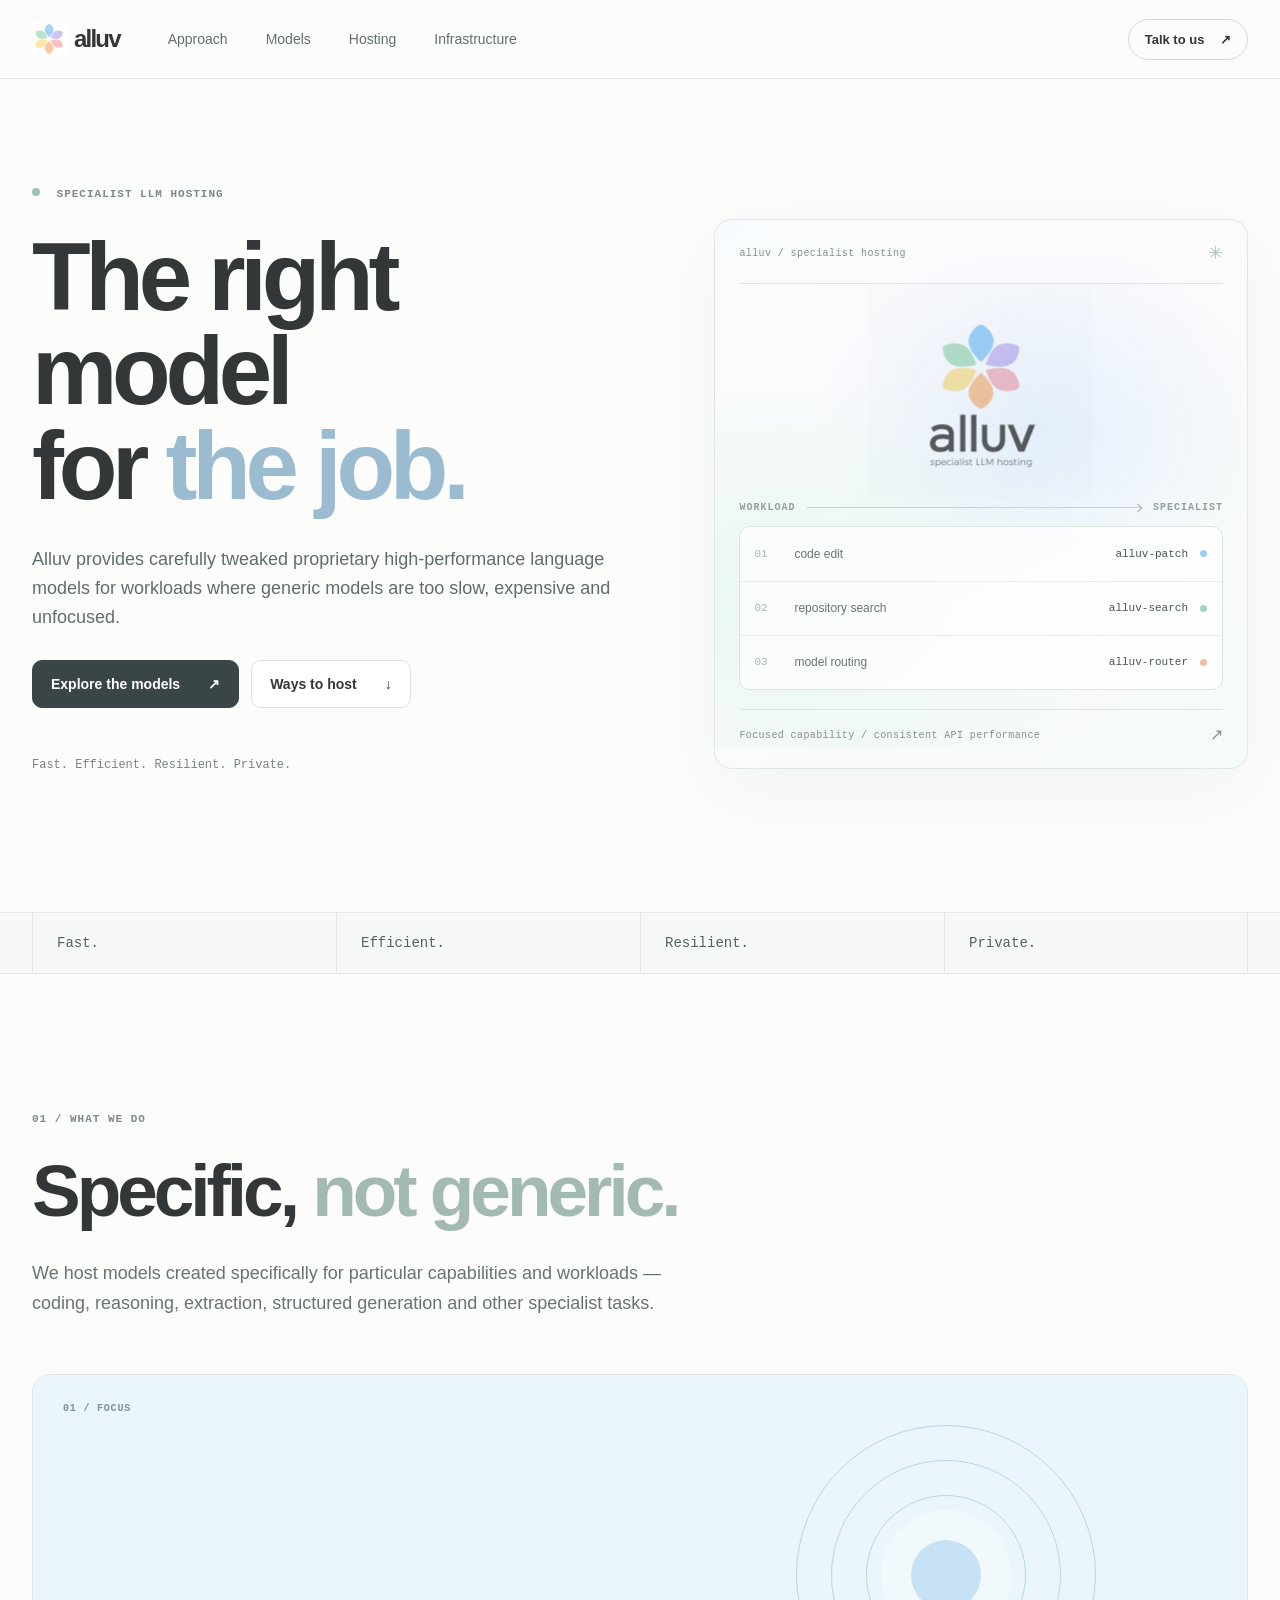
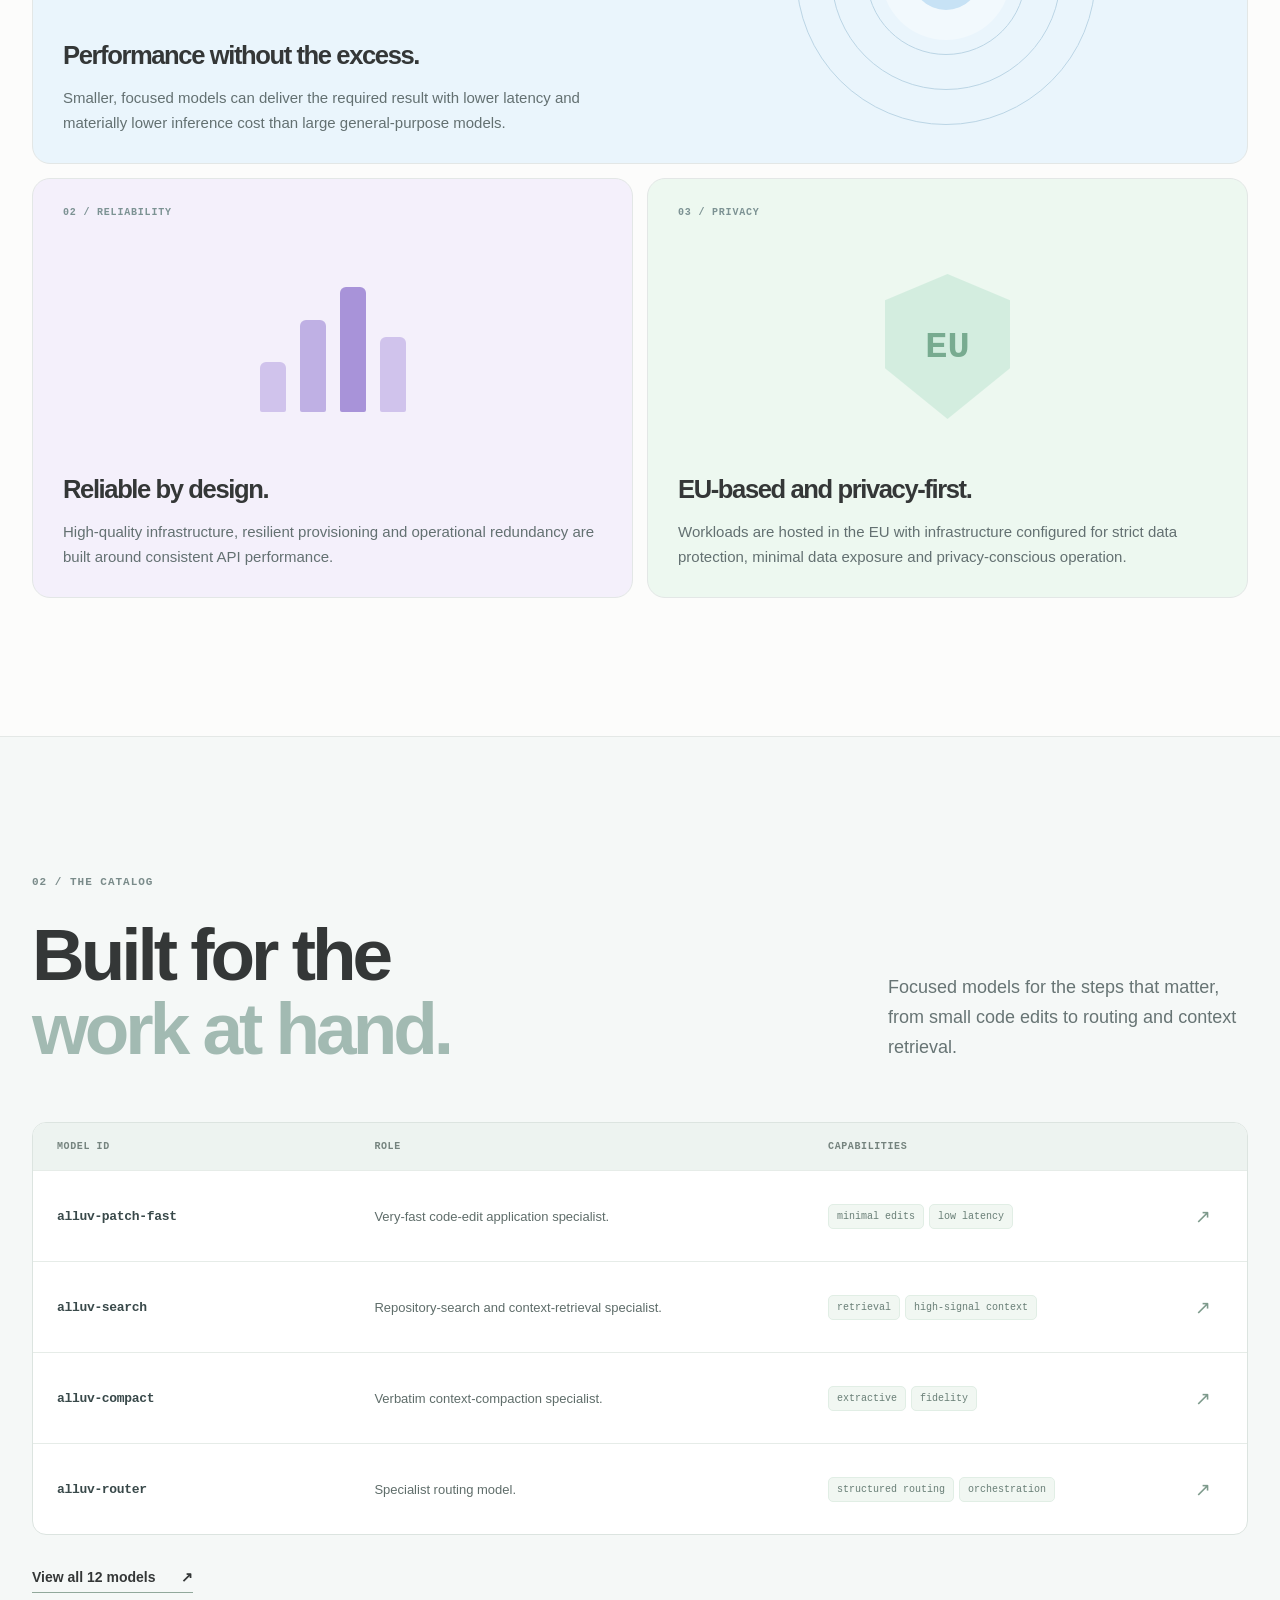
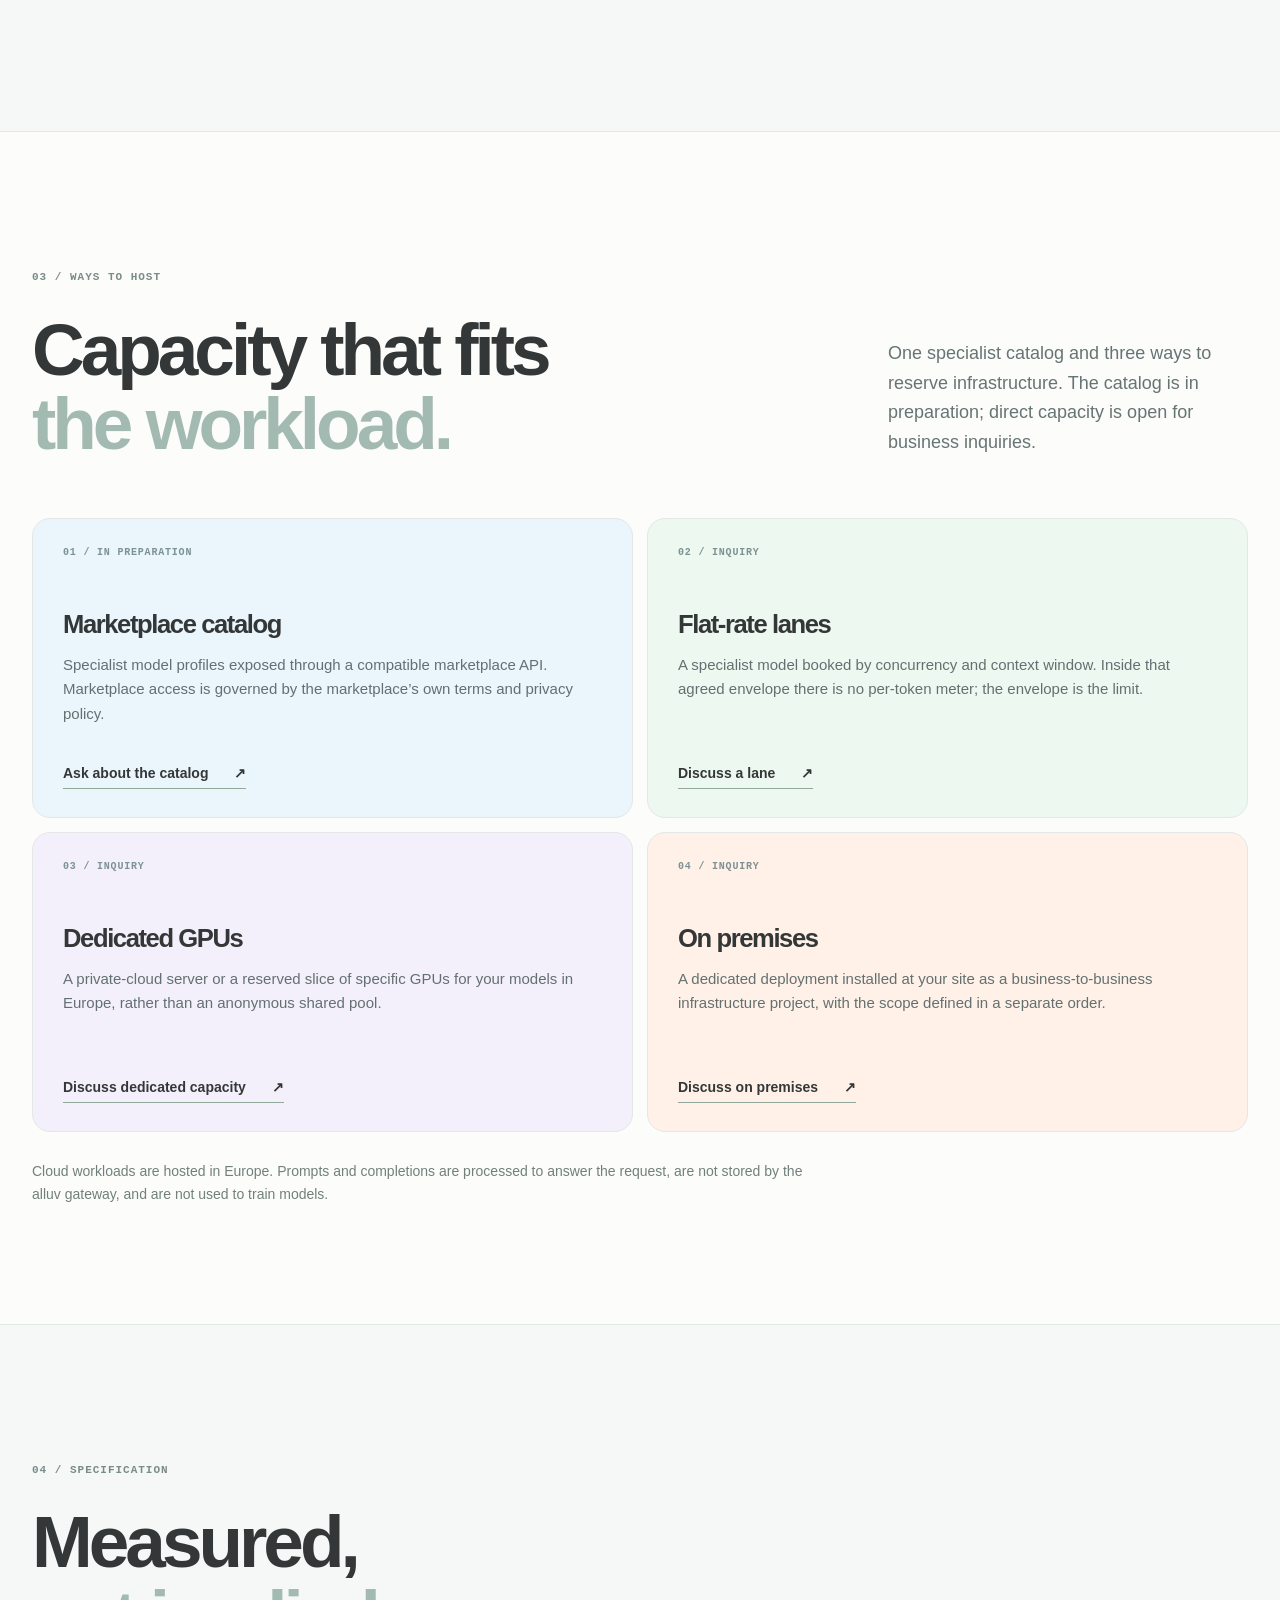
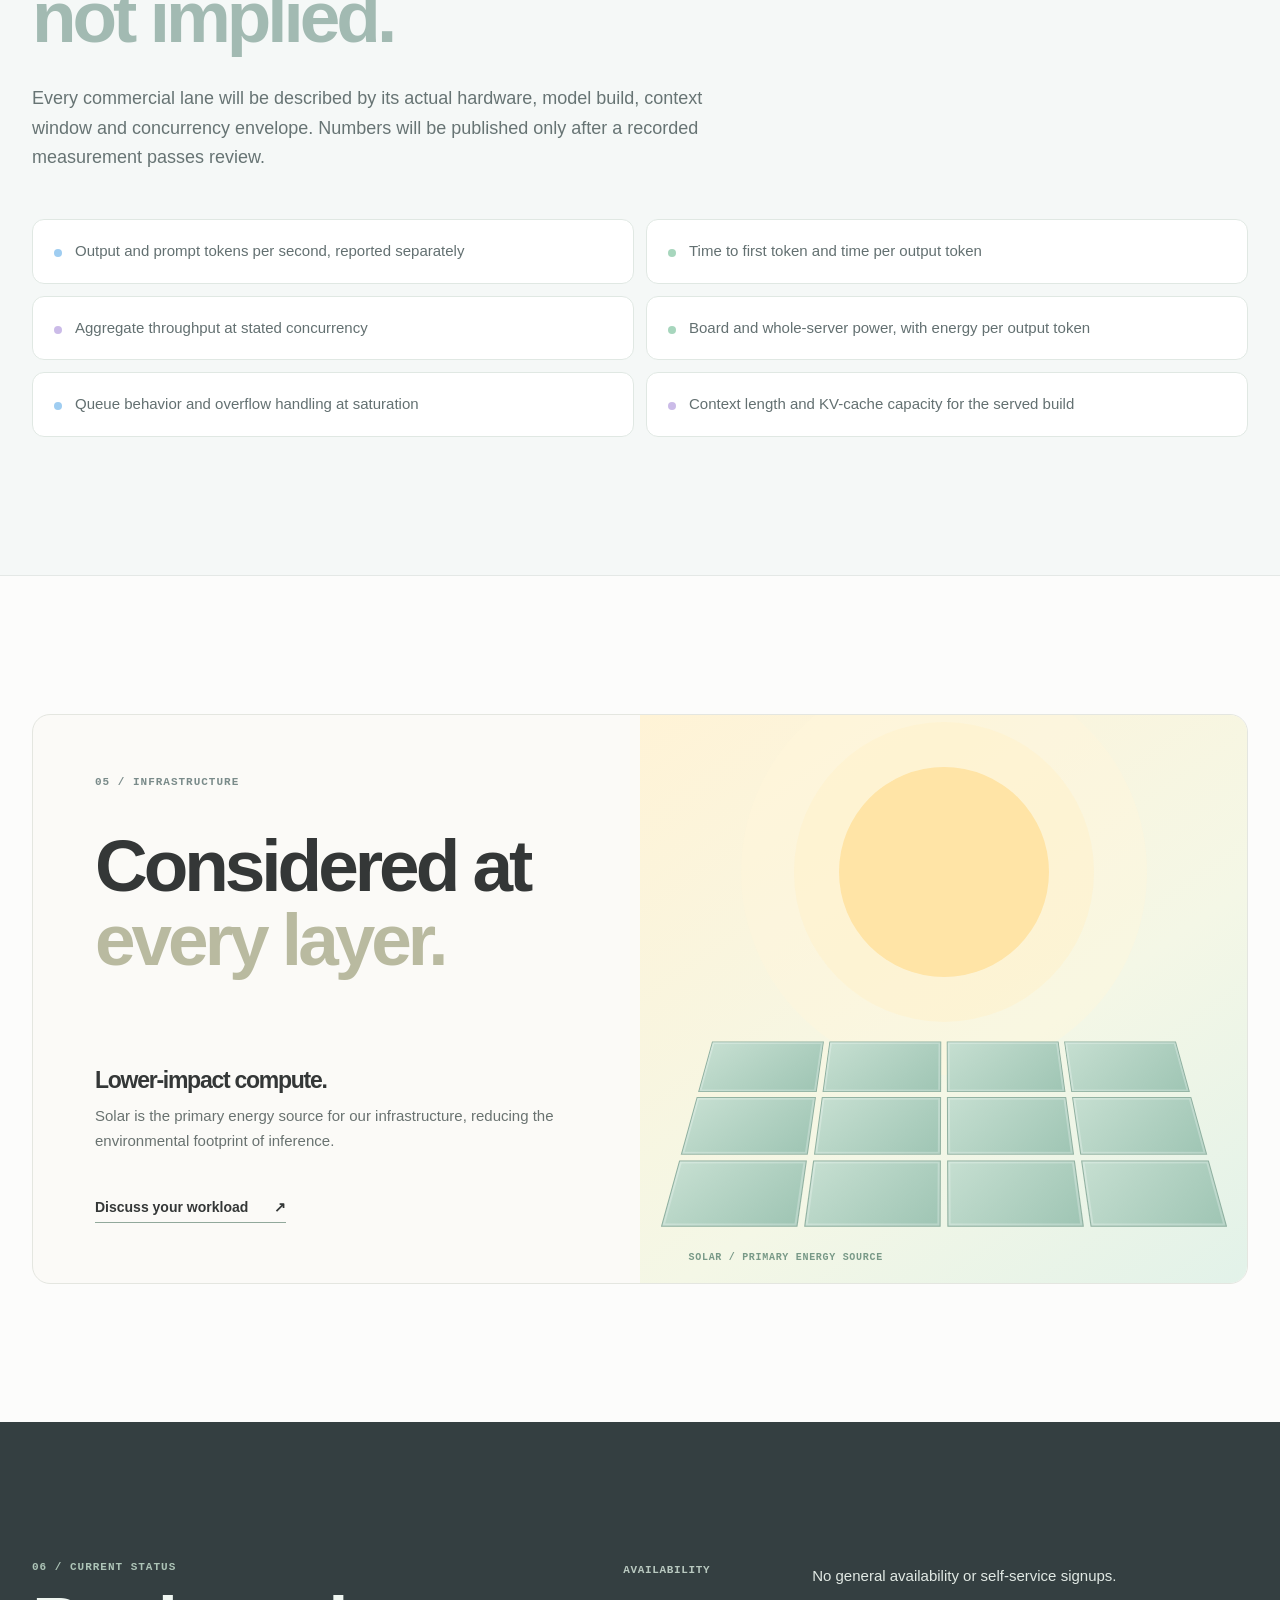
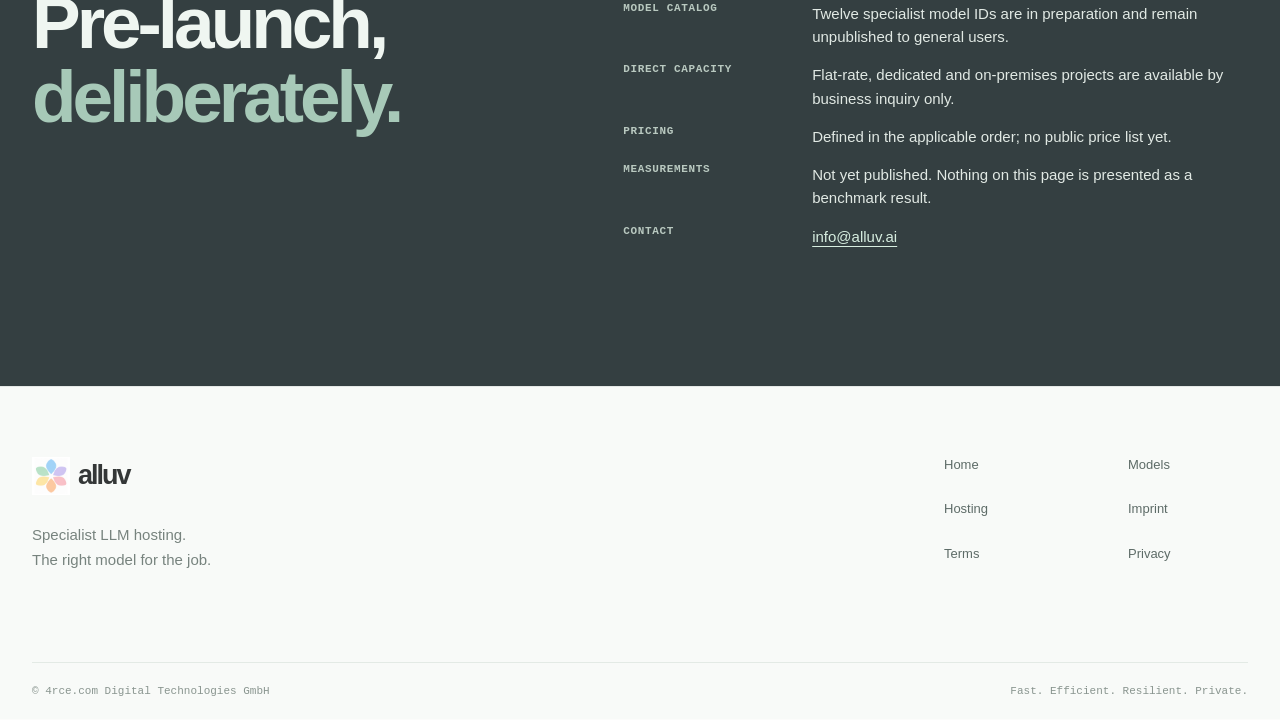
==== commit 252a31f0: "Use alluv contact email on homepage Co-authored-by: Cursor <cursoragent@cursor.com>" ====
--- a/index.html
+++ b/index.html
@@ -22,7 +22,7 @@
     <div class="container header-inner">
       <a class="brand" href="/" aria-label="alluv home"><img src="/assets/alluv-mark.png" alt="" width="34" height="34"><span>alluv</span></a>
       <nav class="desktop-nav" aria-label="Primary"><a href="#approach">Approach</a><a href="/models/">Models</a><a href="#hosting">Hosting</a><a href="#infrastructure">Infrastructure</a></nav>
-      <a class="header-link" href="mailto:info@4rce.com?subject=alluv%20inquiry">Talk to us <span aria-hidden="true">↗</span></a>
+      <a class="header-link" href="mailto:info@alluv.ai?subject=alluv%20inquiry">Talk to us <span aria-hidden="true">↗</span></a>
       <details class="mobile-nav"><summary aria-label="Open navigation"><span></span><span></span></summary><nav aria-label="Mobile"><a href="#approach">Approach</a><a href="/models/">Models</a><a href="#hosting">Hosting</a><a href="#infrastructure">Infrastructure</a><a href="#status">Status</a></nav></details>
     </div>
   </header>
@@ -71,10 +71,10 @@
     <section class="section hosting-section container" id="hosting" aria-labelledby="hosting-title">
       <div class="section-heading split-heading"><div><p class="eyebrow">03 / WAYS TO HOST</p><h2 id="hosting-title">Capacity that fits<br><em>the workload.</em></h2></div><p>One specialist catalog and three ways to reserve infrastructure. The catalog is in preparation; direct capacity is open for business inquiries.</p></div>
       <div class="hosting-grid">
-        <article class="hosting-card tone-card-blue"><span class="feature-number">01 / IN PREPARATION</span><h3>Marketplace catalog</h3><p>Specialist model profiles exposed through a compatible marketplace API. Marketplace access is governed by the marketplace’s own terms and privacy policy.</p><a class="text-link" href="mailto:info@4rce.com?subject=Marketplace%20catalog">Ask about the catalog <span aria-hidden="true">↗</span></a></article>
-        <article class="hosting-card tone-card-mint"><span class="feature-number">02 / INQUIRY</span><h3>Flat-rate lanes</h3><p>A specialist model booked by concurrency and context window. Inside that agreed envelope there is no per-token meter; the envelope is the limit.</p><a class="text-link" href="mailto:info@4rce.com?subject=Flat-rate%20lane">Discuss a lane <span aria-hidden="true">↗</span></a></article>
-        <article class="hosting-card tone-card-lavender"><span class="feature-number">03 / INQUIRY</span><h3>Dedicated GPUs</h3><p>A private-cloud server or a reserved slice of specific GPUs for your models in Europe, rather than an anonymous shared pool.</p><a class="text-link" href="mailto:info@4rce.com?subject=Dedicated%20GPUs">Discuss dedicated capacity <span aria-hidden="true">↗</span></a></article>
-        <article class="hosting-card tone-card-peach"><span class="feature-number">04 / INQUIRY</span><h3>On premises</h3><p>A dedicated deployment installed at your site as a business-to-business infrastructure project, with the scope defined in a separate order.</p><a class="text-link" href="mailto:info@4rce.com?subject=On-premises%20alluv">Discuss on premises <span aria-hidden="true">↗</span></a></article>
+        <article class="hosting-card tone-card-blue"><span class="feature-number">01 / IN PREPARATION</span><h3>Marketplace catalog</h3><p>Specialist model profiles exposed through a compatible marketplace API. Marketplace access is governed by the marketplace’s own terms and privacy policy.</p><a class="text-link" href="mailto:info@alluv.ai?subject=Marketplace%20catalog">Ask about the catalog <span aria-hidden="true">↗</span></a></article>
+        <article class="hosting-card tone-card-mint"><span class="feature-number">02 / INQUIRY</span><h3>Flat-rate lanes</h3><p>A specialist model booked by concurrency and context window. Inside that agreed envelope there is no per-token meter; the envelope is the limit.</p><a class="text-link" href="mailto:info@alluv.ai?subject=Flat-rate%20lane">Discuss a lane <span aria-hidden="true">↗</span></a></article>
+        <article class="hosting-card tone-card-lavender"><span class="feature-number">03 / INQUIRY</span><h3>Dedicated GPUs</h3><p>A private-cloud server or a reserved slice of specific GPUs for your models in Europe, rather than an anonymous shared pool.</p><a class="text-link" href="mailto:info@alluv.ai?subject=Dedicated%20GPUs">Discuss dedicated capacity <span aria-hidden="true">↗</span></a></article>
+        <article class="hosting-card tone-card-peach"><span class="feature-number">04 / INQUIRY</span><h3>On premises</h3><p>A dedicated deployment installed at your site as a business-to-business infrastructure project, with the scope defined in a separate order.</p><a class="text-link" href="mailto:info@alluv.ai?subject=On-premises%20alluv">Discuss on premises <span aria-hidden="true">↗</span></a></article>
       </div>
       <p class="section-note">Cloud workloads are hosted in Europe. Prompts and completions are processed to answer the request, are not stored by the alluv gateway, and are not used to train models.</p>
     </section>
@@ -84,9 +84,9 @@
       <ul class="spec-grid"><li>Output and prompt tokens per second, reported separately</li><li>Time to first token and time per output token</li><li>Aggregate throughput at stated concurrency</li><li>Board and whole-server power, with energy per output token</li><li>Queue behavior and overflow handling at saturation</li><li>Context length and KV-cache capacity for the served build</li></ul>
     </div></section>
 
-    <section class="section infrastructure-section container" id="infrastructure" aria-labelledby="infra-title"><div class="infra-card"><div class="infra-copy"><p class="eyebrow">05 / INFRASTRUCTURE</p><h2 id="infra-title">Considered at<br><em>every layer.</em></h2><h3>Lower-impact compute.</h3><p>Solar is the primary energy source for our infrastructure, reducing the environmental footprint of inference.</p><a class="text-link" href="mailto:info@4rce.com?subject=alluv%20infrastructure">Discuss your workload <span aria-hidden="true">↗</span></a></div><div class="infra-visual" aria-hidden="true"><div class="sun-disc"></div><div class="solar-grid"><i></i><i></i><i></i><i></i><i></i><i></i><i></i><i></i><i></i><i></i><i></i><i></i></div><span class="solar-caption">SOLAR / PRIMARY ENERGY SOURCE</span></div></div></section>
+    <section class="section infrastructure-section container" id="infrastructure" aria-labelledby="infra-title"><div class="infra-card"><div class="infra-copy"><p class="eyebrow">05 / INFRASTRUCTURE</p><h2 id="infra-title">Considered at<br><em>every layer.</em></h2><h3>Lower-impact compute.</h3><p>Solar is the primary energy source for our infrastructure, reducing the environmental footprint of inference.</p><a class="text-link" href="mailto:info@alluv.ai?subject=alluv%20infrastructure">Discuss your workload <span aria-hidden="true">↗</span></a></div><div class="infra-visual" aria-hidden="true"><div class="sun-disc"></div><div class="solar-grid"><i></i><i></i><i></i><i></i><i></i><i></i><i></i><i></i><i></i><i></i><i></i><i></i></div><span class="solar-caption">SOLAR / PRIMARY ENERGY SOURCE</span></div></div></section>
 
-    <section class="section status-section" id="status" aria-labelledby="status-title"><div class="container status-layout"><div><p class="eyebrow">06 / CURRENT STATUS</p><h2 id="status-title">Pre-launch,<br><em>deliberately.</em></h2></div><dl class="status-list"><dt>Availability</dt><dd>No general availability or self-service signups.</dd><dt>Model catalog</dt><dd>Twelve specialist model IDs are in preparation and remain unpublished to general users.</dd><dt>Direct capacity</dt><dd>Flat-rate, dedicated and on-premises projects are available by business inquiry only.</dd><dt>Pricing</dt><dd>Defined in the applicable order; no public price list yet.</dd><dt>Measurements</dt><dd>Not yet published. Nothing on this page is presented as a benchmark result.</dd><dt>Contact</dt><dd><a href="mailto:info@4rce.com">info@4rce.com</a></dd></dl></div></section>
+    <section class="section status-section" id="status" aria-labelledby="status-title"><div class="container status-layout"><div><p class="eyebrow">06 / CURRENT STATUS</p><h2 id="status-title">Pre-launch,<br><em>deliberately.</em></h2></div><dl class="status-list"><dt>Availability</dt><dd>No general availability or self-service signups.</dd><dt>Model catalog</dt><dd>Twelve specialist model IDs are in preparation and remain unpublished to general users.</dd><dt>Direct capacity</dt><dd>Flat-rate, dedicated and on-premises projects are available by business inquiry only.</dd><dt>Pricing</dt><dd>Defined in the applicable order; no public price list yet.</dd><dt>Measurements</dt><dd>Not yet published. Nothing on this page is presented as a benchmark result.</dd><dt>Contact</dt><dd><a href="mailto:info@alluv.ai">info@alluv.ai</a></dd></dl></div></section>
   </main>
 
   <footer class="site-footer"><div class="container footer-main"><div><a class="brand footer-brand" href="/"><img src="/assets/alluv-mark.png" alt="" width="38" height="38"><span>alluv</span></a><p>Specialist LLM hosting.<br>The right model for the job.</p></div><nav aria-label="Footer"><a href="/">Home</a><a href="/models/">Models</a><a href="/#hosting">Hosting</a><a href="/imprint.html">Imprint</a><a href="/terms.html">Terms</a><a href="/privacy.html">Privacy</a></nav></div><div class="container footer-bottom"><span>© 4rce.com Digital Technologies GmbH</span><span>Fast. Efficient. Resilient. Private.</span></div></footer>
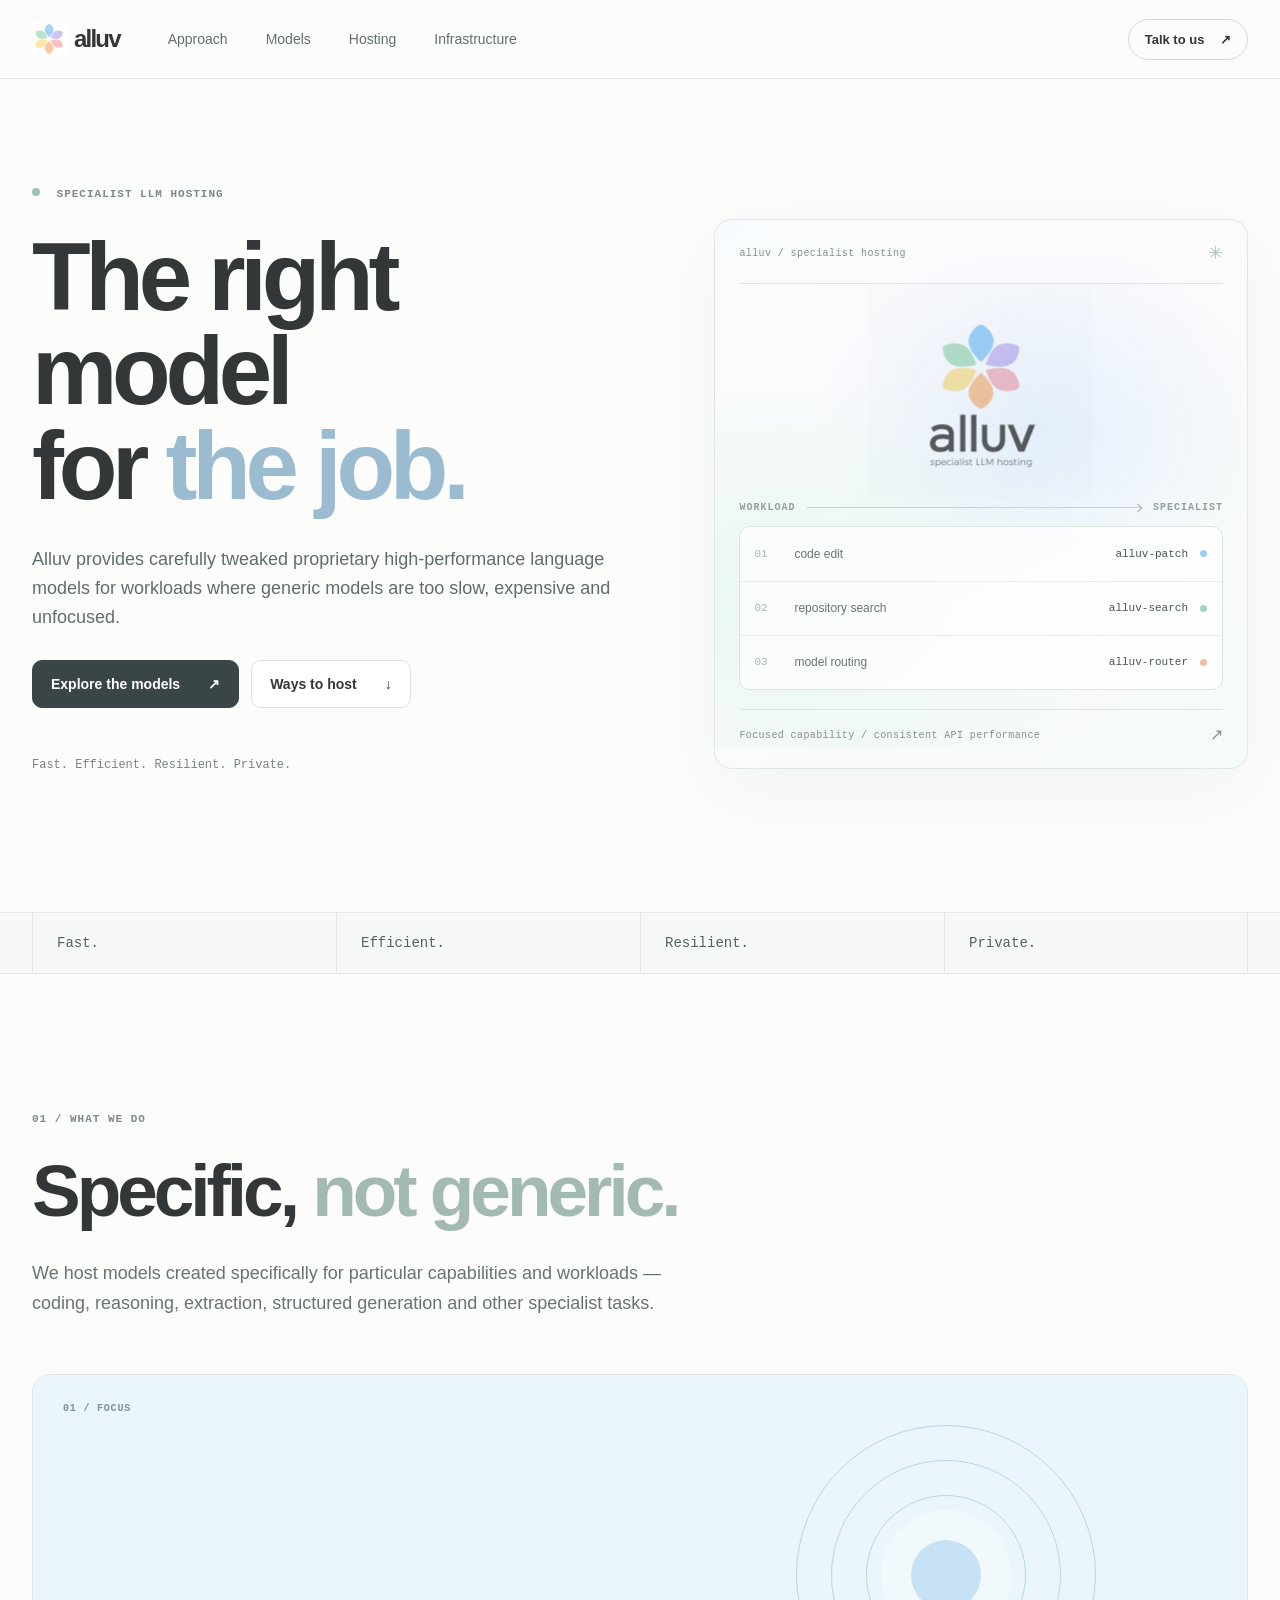
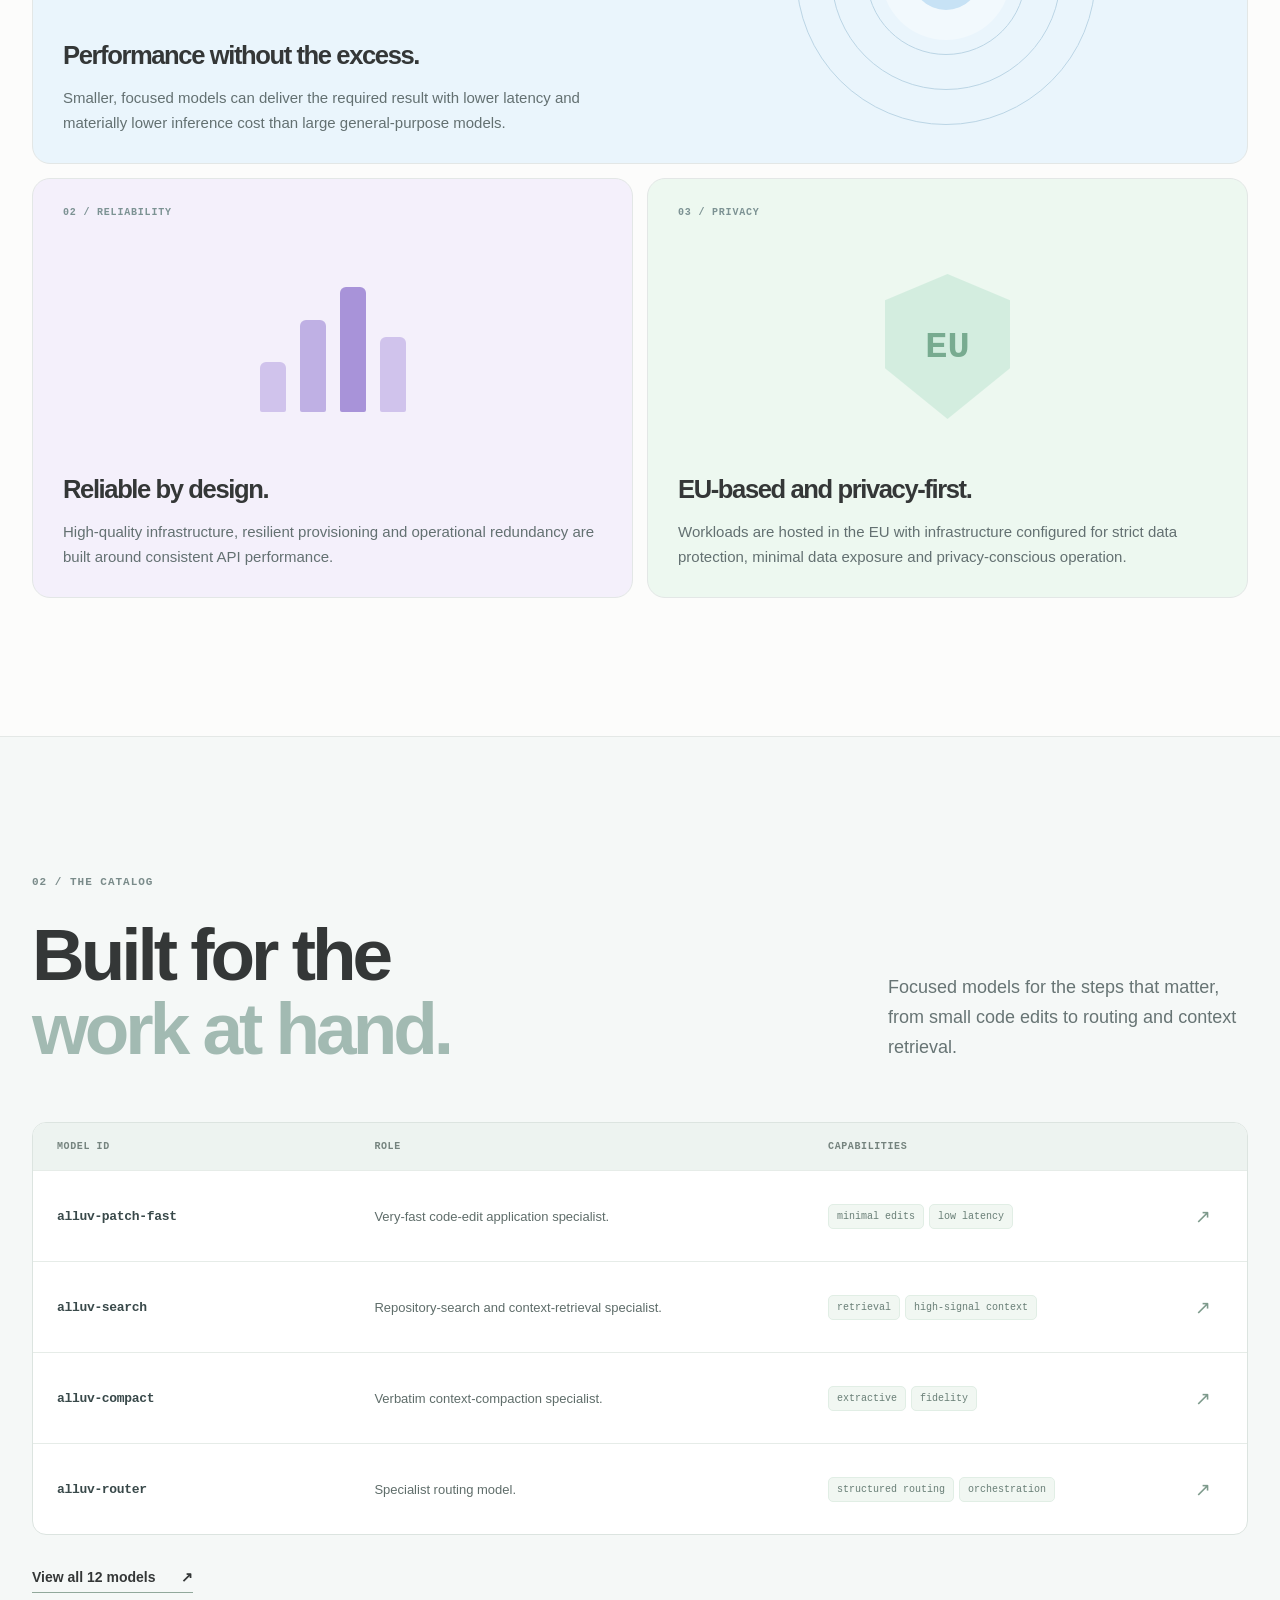
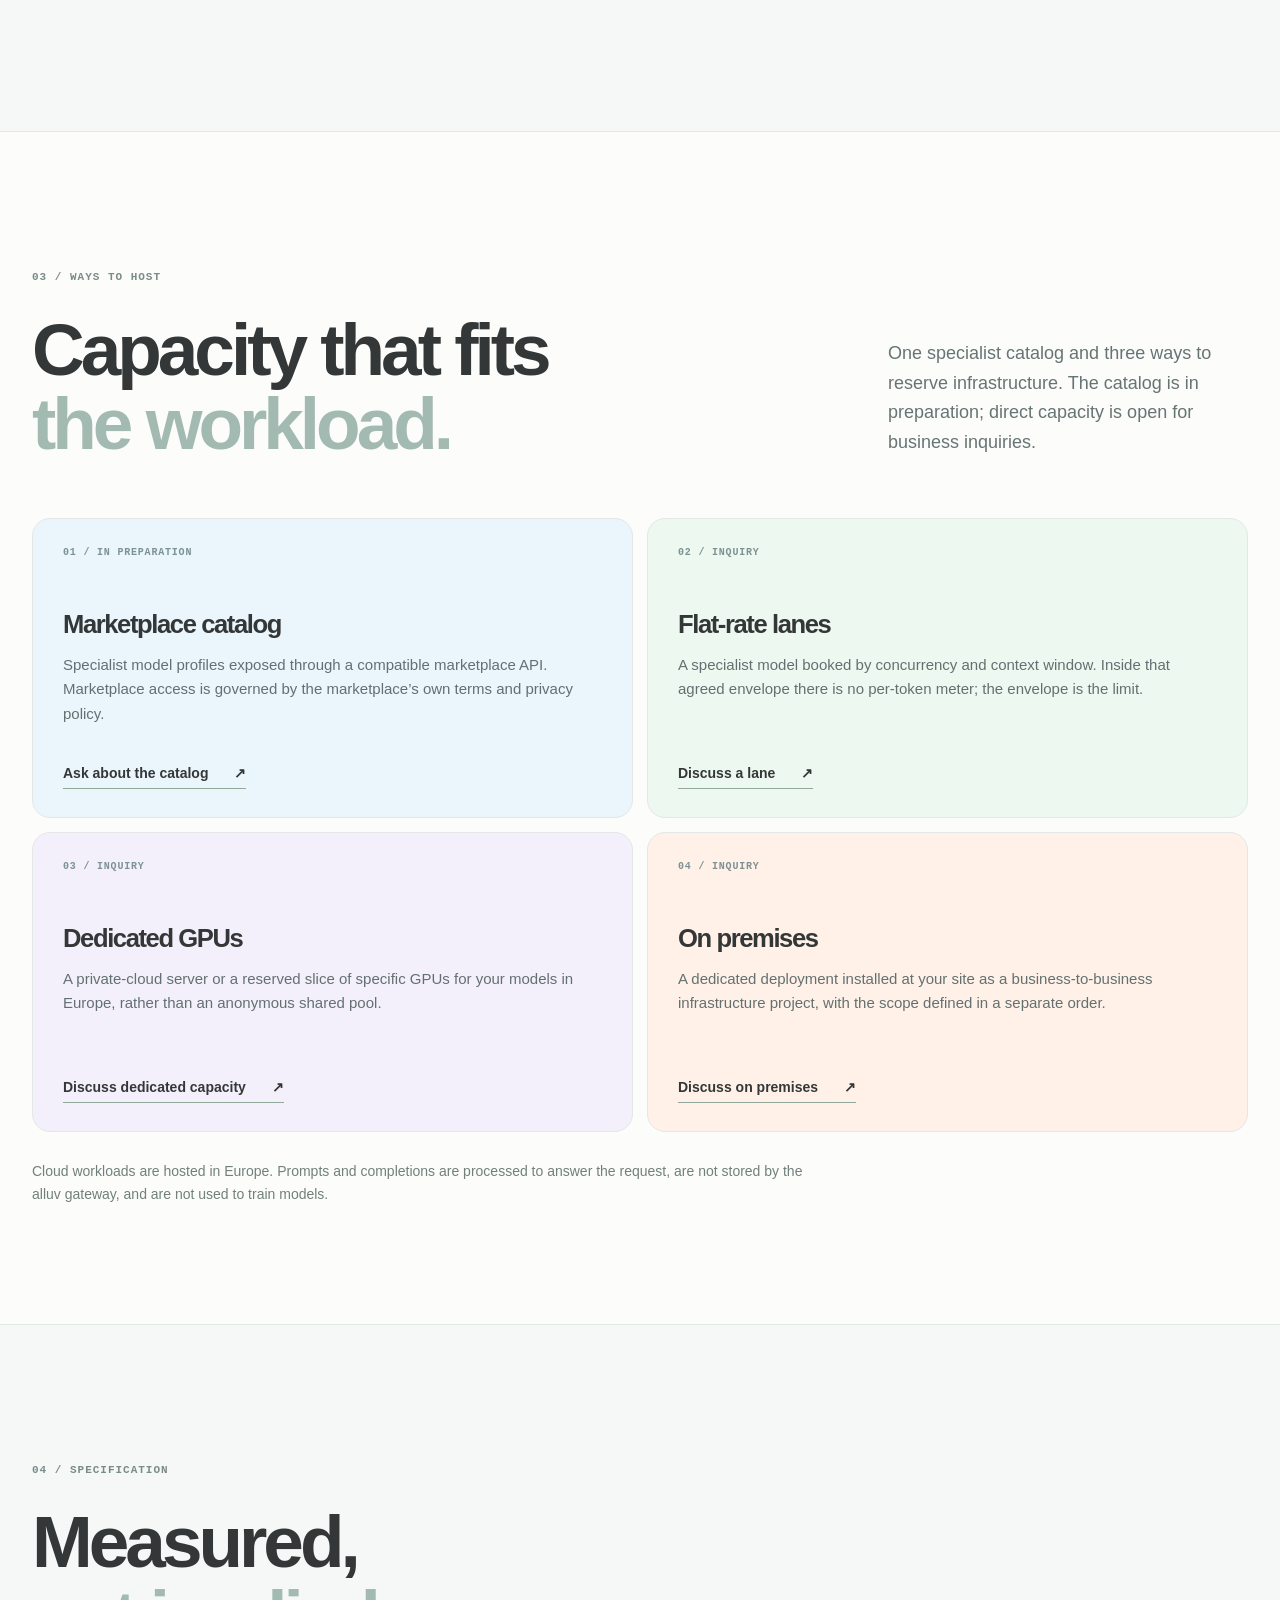
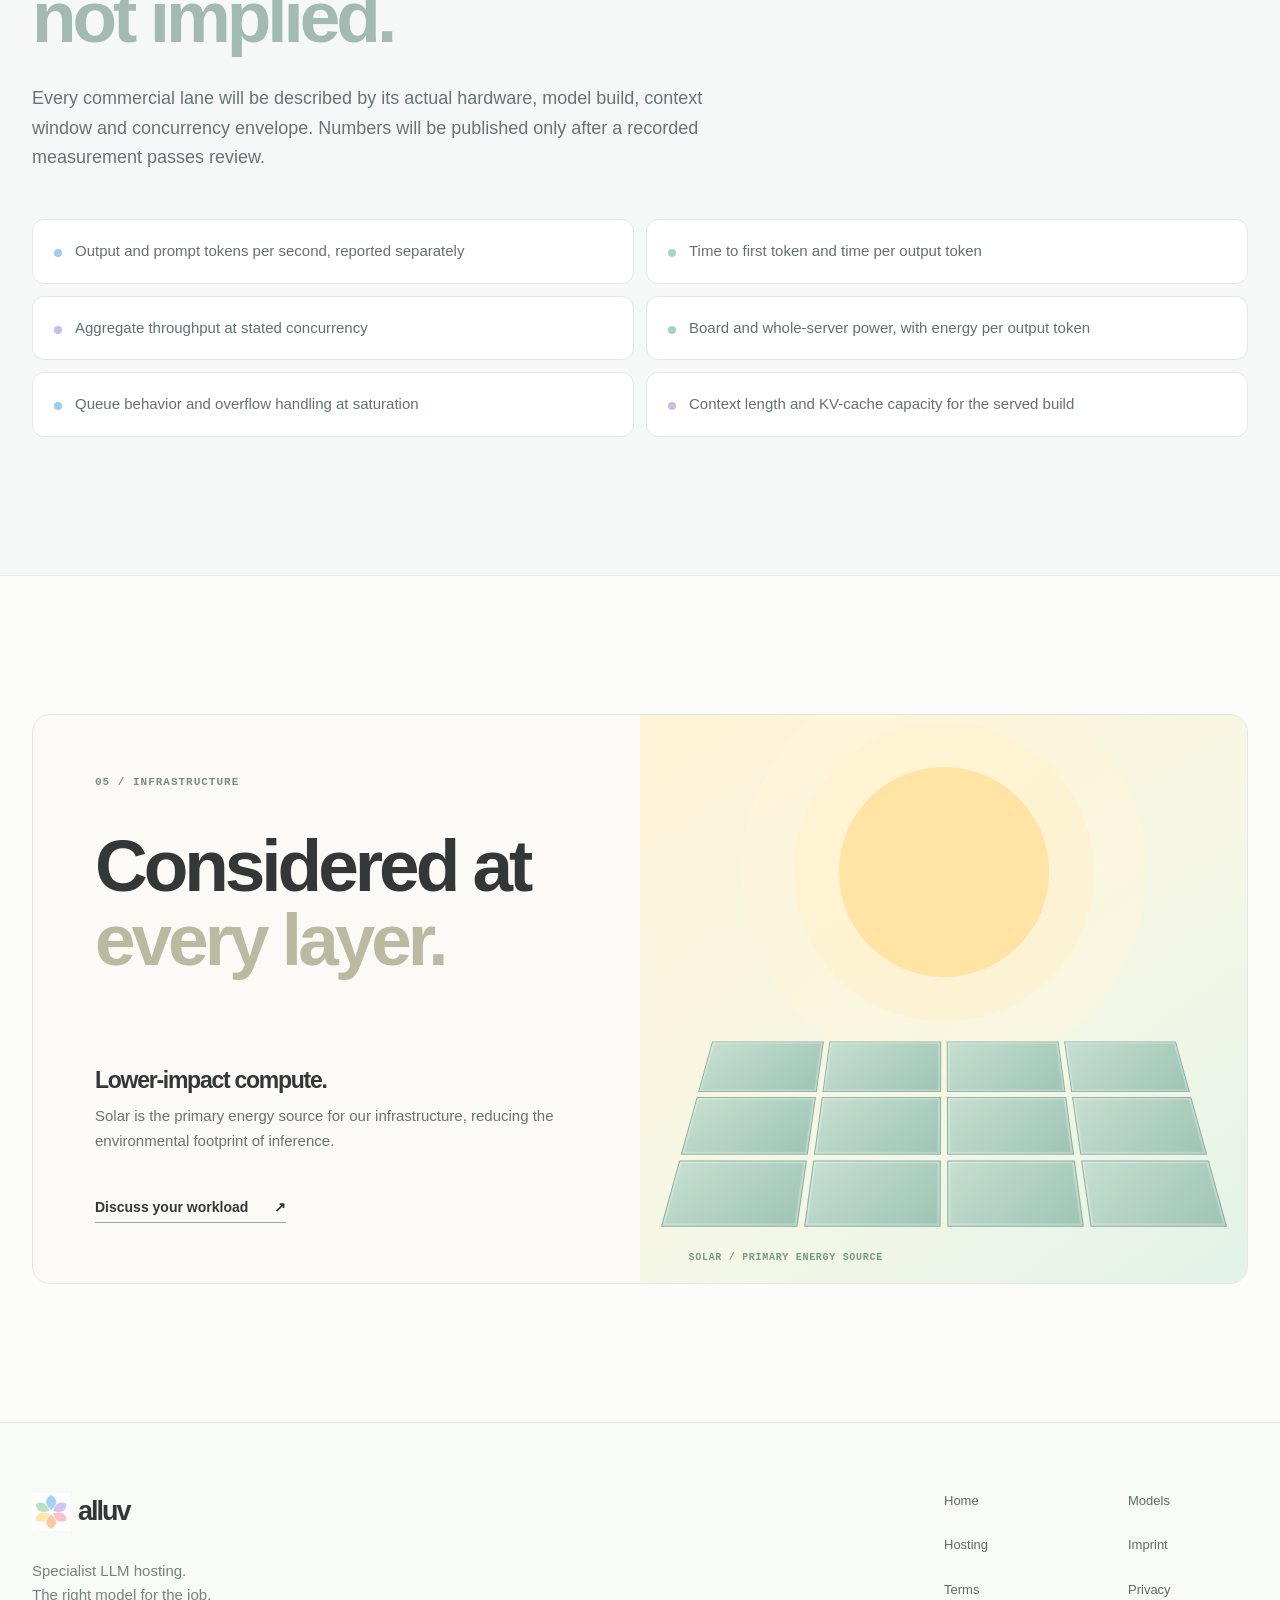
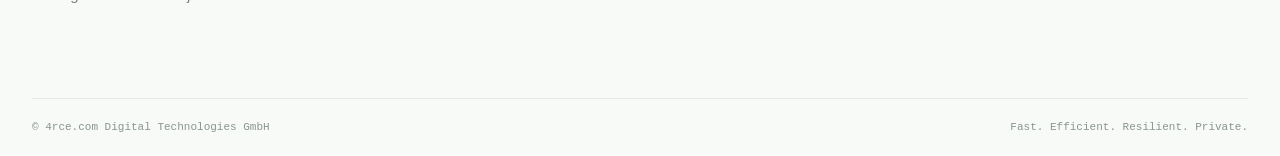
==== commit 399a9514: "Remove homepage status section Co-authored-by: Cursor <cursoragent@cursor.com>" ====
--- a/index.html
+++ b/index.html
@@ -23,7 +23,7 @@
       <a class="brand" href="/" aria-label="alluv home"><img src="/assets/alluv-mark.png" alt="" width="34" height="34"><span>alluv</span></a>
       <nav class="desktop-nav" aria-label="Primary"><a href="#approach">Approach</a><a href="/models/">Models</a><a href="#hosting">Hosting</a><a href="#infrastructure">Infrastructure</a></nav>
       <a class="header-link" href="mailto:info@alluv.ai?subject=alluv%20inquiry">Talk to us <span aria-hidden="true">↗</span></a>
-      <details class="mobile-nav"><summary aria-label="Open navigation"><span></span><span></span></summary><nav aria-label="Mobile"><a href="#approach">Approach</a><a href="/models/">Models</a><a href="#hosting">Hosting</a><a href="#infrastructure">Infrastructure</a><a href="#status">Status</a></nav></details>
+      <details class="mobile-nav"><summary aria-label="Open navigation"><span></span><span></span></summary><nav aria-label="Mobile"><a href="#approach">Approach</a><a href="/models/">Models</a><a href="#hosting">Hosting</a><a href="#infrastructure">Infrastructure</a></nav></details>
     </div>
   </header>
 
@@ -85,8 +85,6 @@
     </div></section>
 
     <section class="section infrastructure-section container" id="infrastructure" aria-labelledby="infra-title"><div class="infra-card"><div class="infra-copy"><p class="eyebrow">05 / INFRASTRUCTURE</p><h2 id="infra-title">Considered at<br><em>every layer.</em></h2><h3>Lower-impact compute.</h3><p>Solar is the primary energy source for our infrastructure, reducing the environmental footprint of inference.</p><a class="text-link" href="mailto:info@alluv.ai?subject=alluv%20infrastructure">Discuss your workload <span aria-hidden="true">↗</span></a></div><div class="infra-visual" aria-hidden="true"><div class="sun-disc"></div><div class="solar-grid"><i></i><i></i><i></i><i></i><i></i><i></i><i></i><i></i><i></i><i></i><i></i><i></i></div><span class="solar-caption">SOLAR / PRIMARY ENERGY SOURCE</span></div></div></section>
-
-    <section class="section status-section" id="status" aria-labelledby="status-title"><div class="container status-layout"><div><p class="eyebrow">06 / CURRENT STATUS</p><h2 id="status-title">Pre-launch,<br><em>deliberately.</em></h2></div><dl class="status-list"><dt>Availability</dt><dd>No general availability or self-service signups.</dd><dt>Model catalog</dt><dd>Twelve specialist model IDs are in preparation and remain unpublished to general users.</dd><dt>Direct capacity</dt><dd>Flat-rate, dedicated and on-premises projects are available by business inquiry only.</dd><dt>Pricing</dt><dd>Defined in the applicable order; no public price list yet.</dd><dt>Measurements</dt><dd>Not yet published. Nothing on this page is presented as a benchmark result.</dd><dt>Contact</dt><dd><a href="mailto:info@alluv.ai">info@alluv.ai</a></dd></dl></div></section>
   </main>
 
   <footer class="site-footer"><div class="container footer-main"><div><a class="brand footer-brand" href="/"><img src="/assets/alluv-mark.png" alt="" width="38" height="38"><span>alluv</span></a><p>Specialist LLM hosting.<br>The right model for the job.</p></div><nav aria-label="Footer"><a href="/">Home</a><a href="/models/">Models</a><a href="/#hosting">Hosting</a><a href="/imprint.html">Imprint</a><a href="/terms.html">Terms</a><a href="/privacy.html">Privacy</a></nav></div><div class="container footer-bottom"><span>© 4rce.com Digital Technologies GmbH</span><span>Fast. Efficient. Resilient. Private.</span></div></footer>
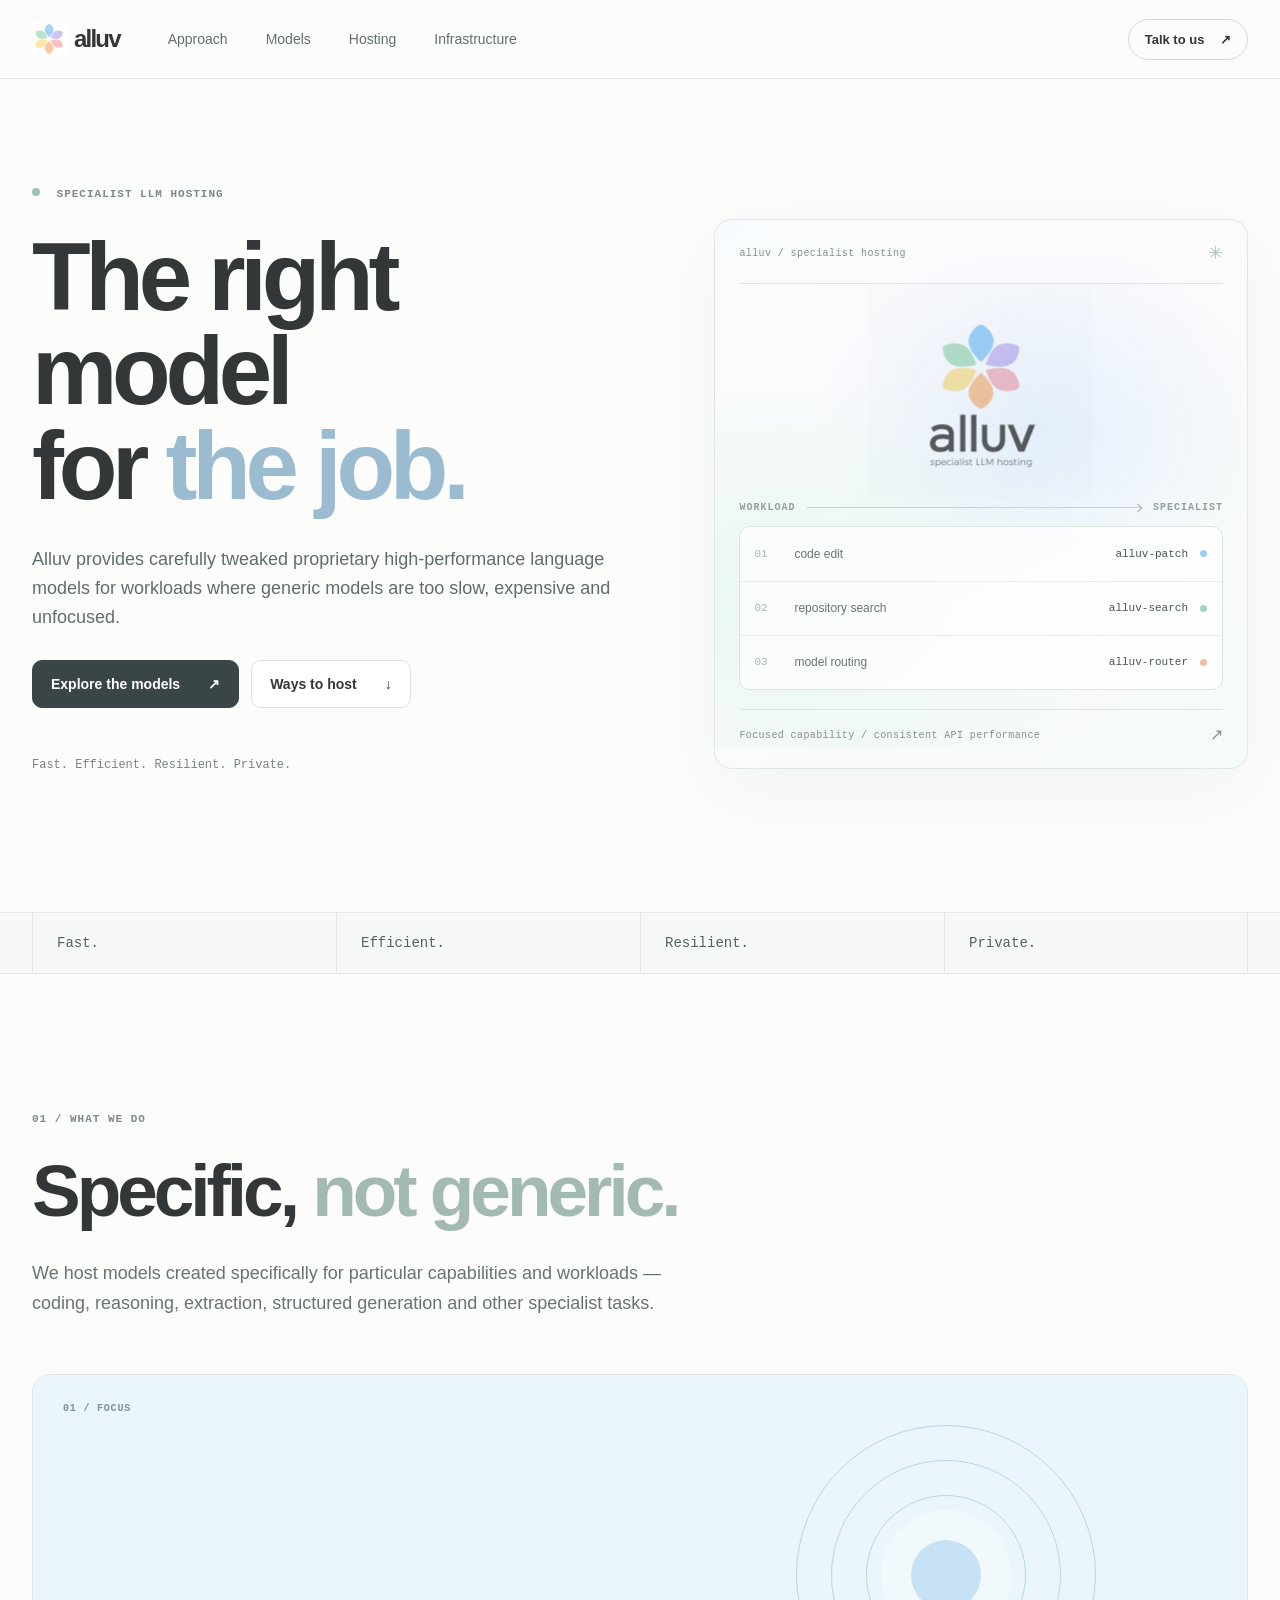
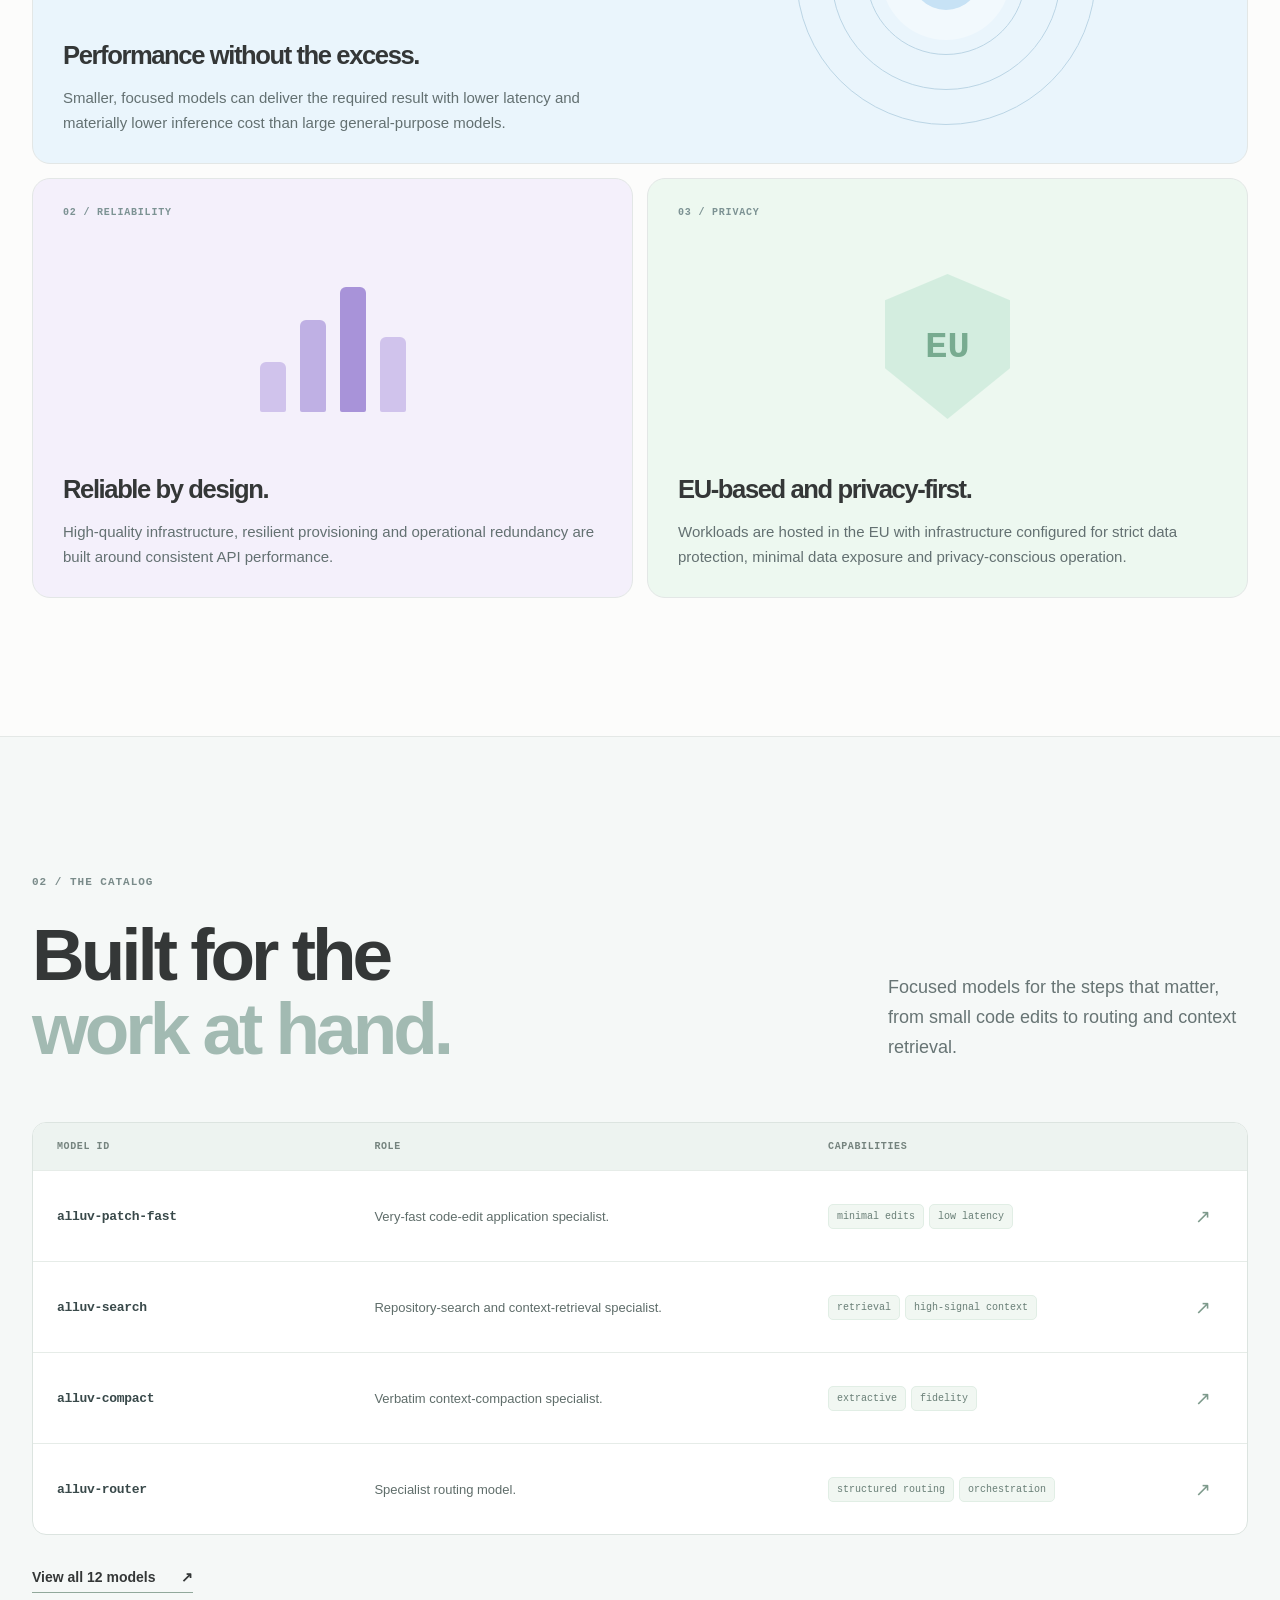
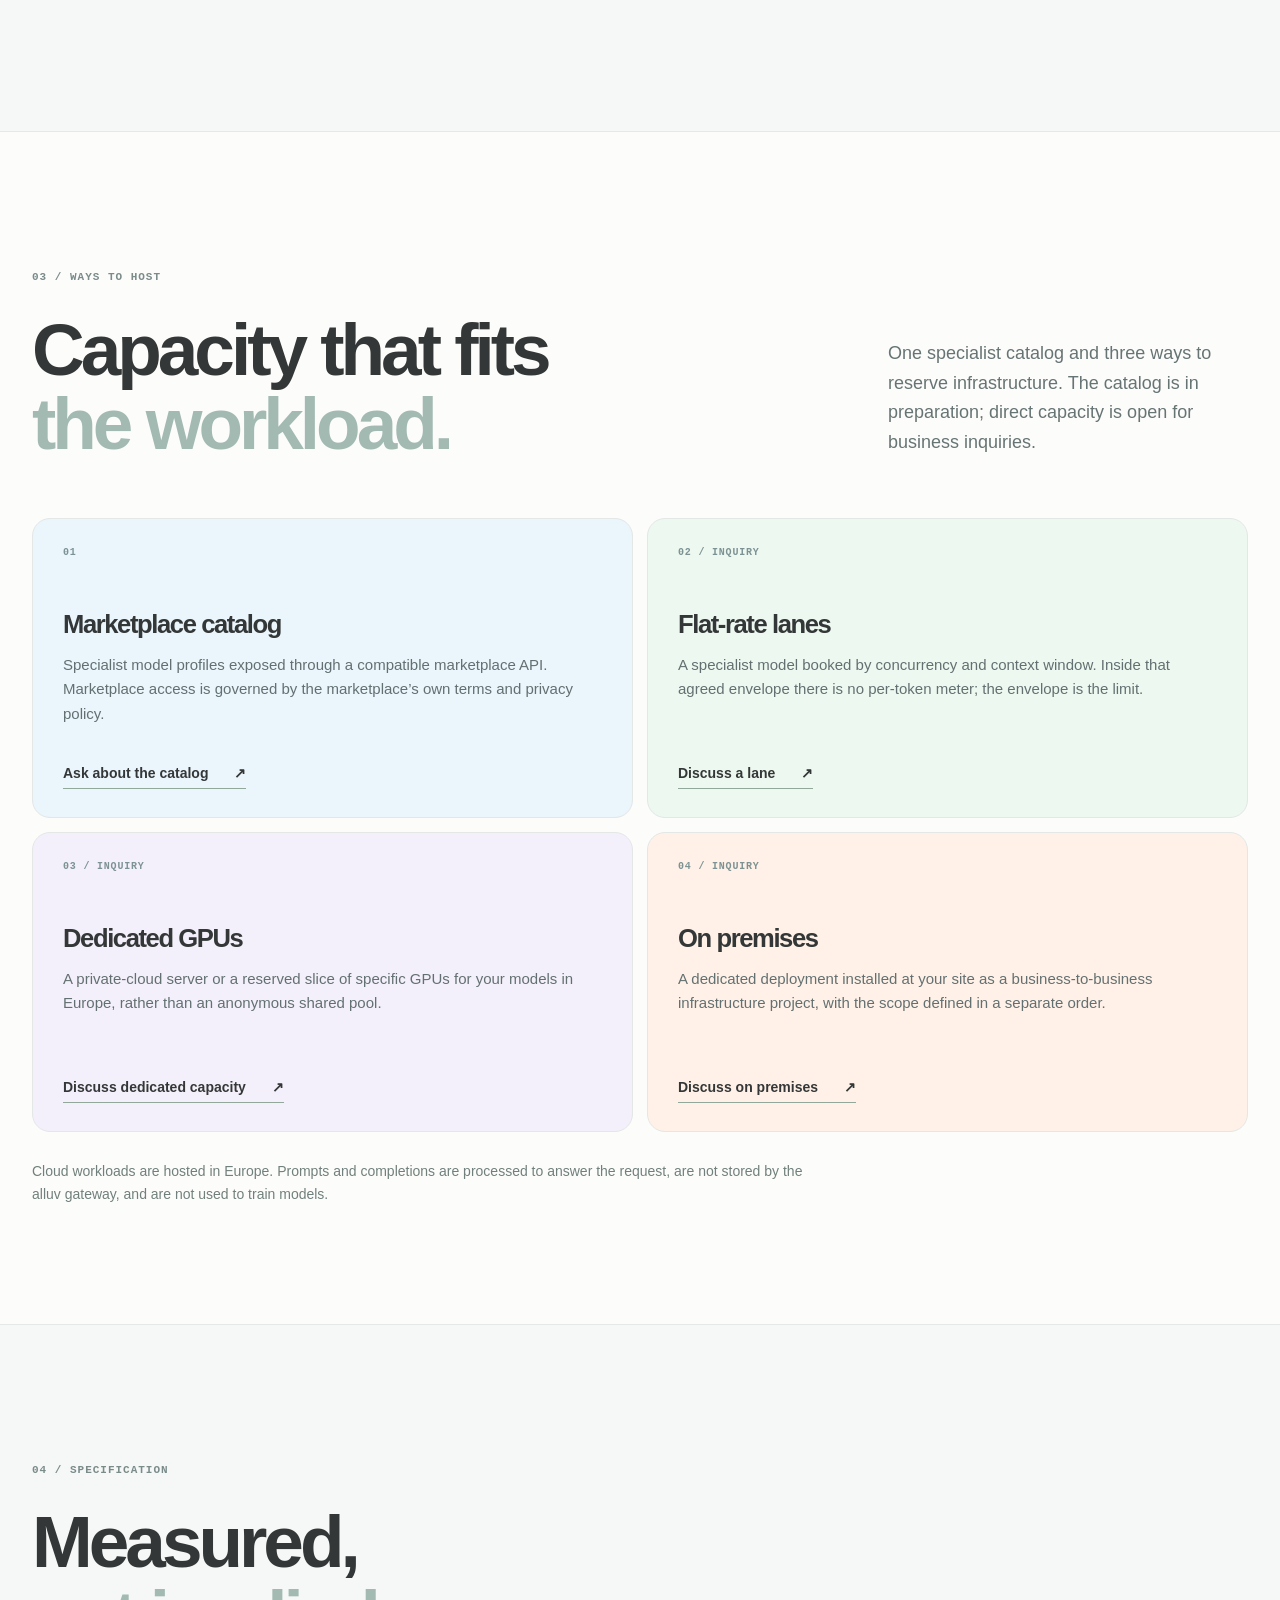
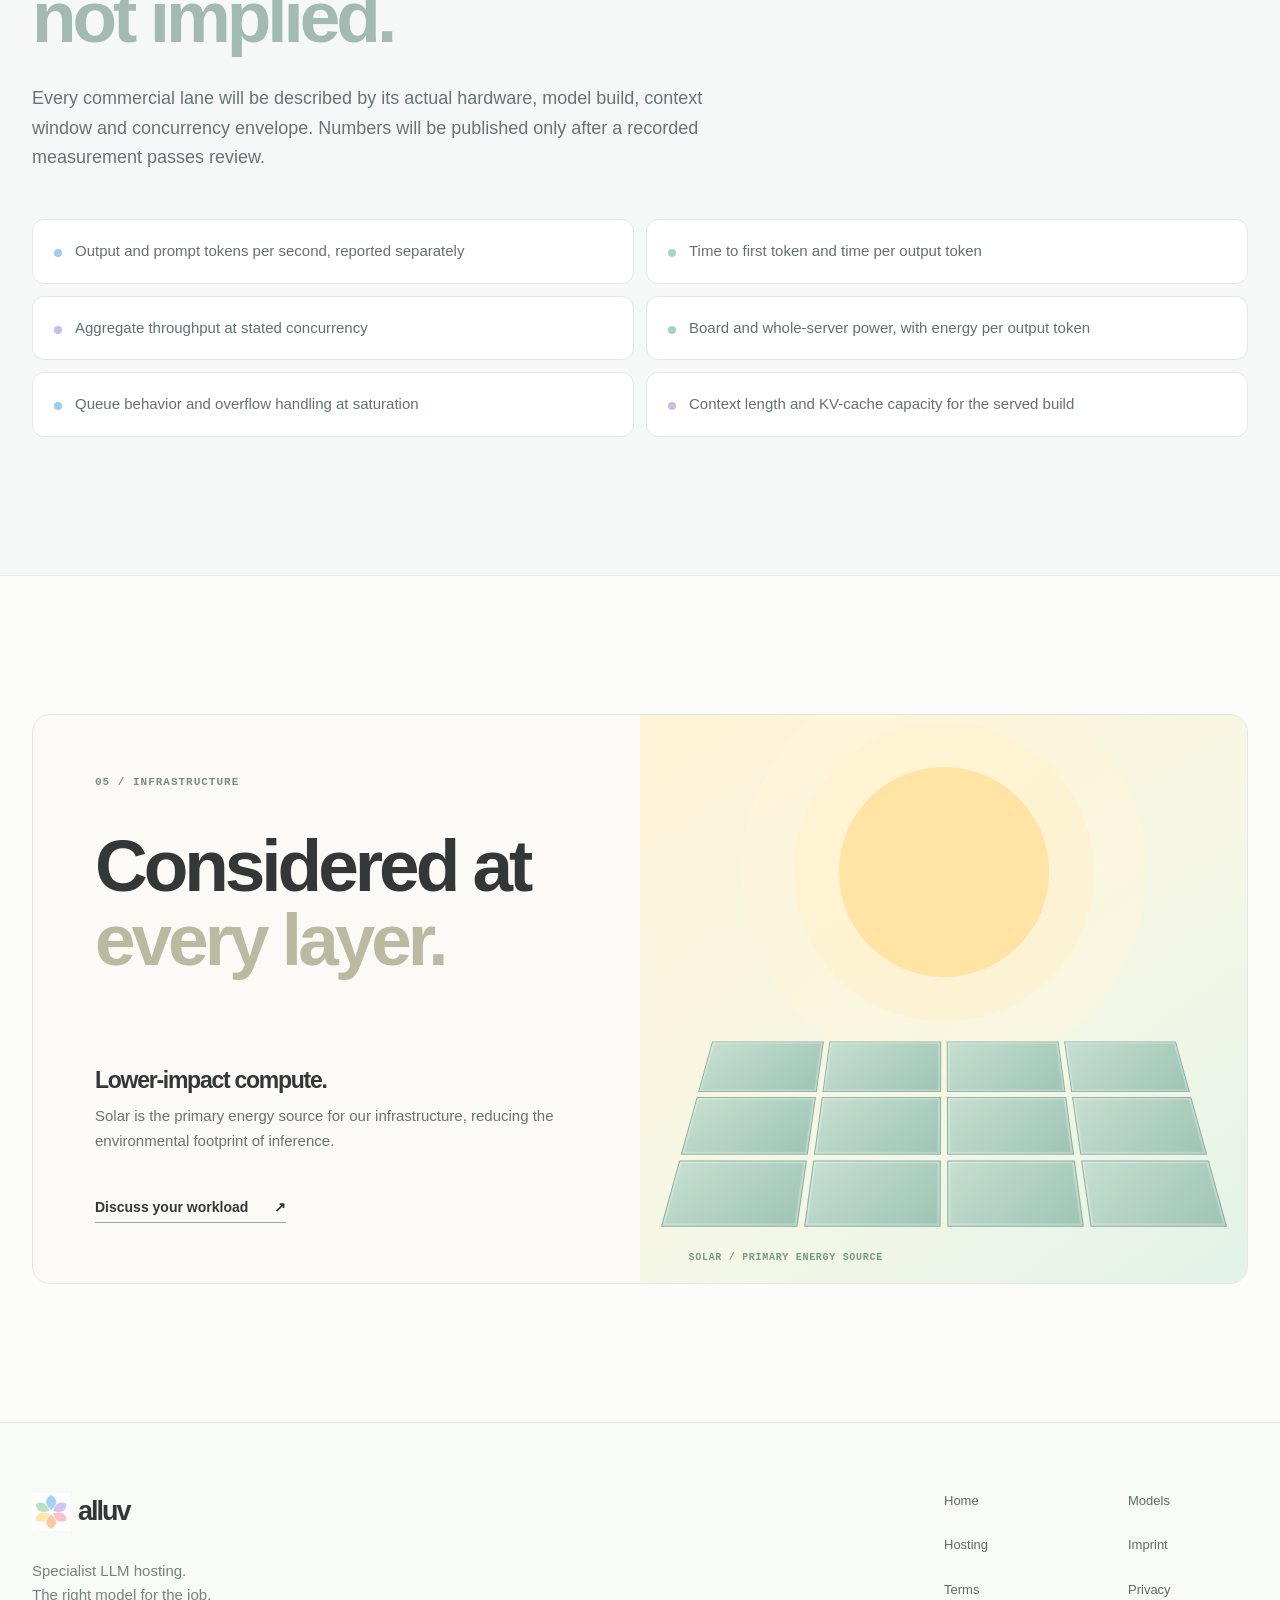
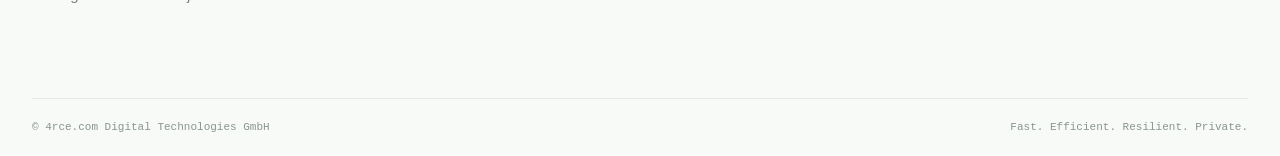
==== commit 12b4325e: "Remove preparation label from marketplace card Co-authored-by: Cursor <cursoragent@cursor.com>" ====
--- a/index.html
+++ b/index.html
@@ -71,7 +71,7 @@
     <section class="section hosting-section container" id="hosting" aria-labelledby="hosting-title">
       <div class="section-heading split-heading"><div><p class="eyebrow">03 / WAYS TO HOST</p><h2 id="hosting-title">Capacity that fits<br><em>the workload.</em></h2></div><p>One specialist catalog and three ways to reserve infrastructure. The catalog is in preparation; direct capacity is open for business inquiries.</p></div>
       <div class="hosting-grid">
-        <article class="hosting-card tone-card-blue"><span class="feature-number">01 / IN PREPARATION</span><h3>Marketplace catalog</h3><p>Specialist model profiles exposed through a compatible marketplace API. Marketplace access is governed by the marketplace’s own terms and privacy policy.</p><a class="text-link" href="mailto:info@alluv.ai?subject=Marketplace%20catalog">Ask about the catalog <span aria-hidden="true">↗</span></a></article>
+        <article class="hosting-card tone-card-blue"><span class="feature-number">01</span><h3>Marketplace catalog</h3><p>Specialist model profiles exposed through a compatible marketplace API. Marketplace access is governed by the marketplace’s own terms and privacy policy.</p><a class="text-link" href="mailto:info@alluv.ai?subject=Marketplace%20catalog">Ask about the catalog <span aria-hidden="true">↗</span></a></article>
         <article class="hosting-card tone-card-mint"><span class="feature-number">02 / INQUIRY</span><h3>Flat-rate lanes</h3><p>A specialist model booked by concurrency and context window. Inside that agreed envelope there is no per-token meter; the envelope is the limit.</p><a class="text-link" href="mailto:info@alluv.ai?subject=Flat-rate%20lane">Discuss a lane <span aria-hidden="true">↗</span></a></article>
         <article class="hosting-card tone-card-lavender"><span class="feature-number">03 / INQUIRY</span><h3>Dedicated GPUs</h3><p>A private-cloud server or a reserved slice of specific GPUs for your models in Europe, rather than an anonymous shared pool.</p><a class="text-link" href="mailto:info@alluv.ai?subject=Dedicated%20GPUs">Discuss dedicated capacity <span aria-hidden="true">↗</span></a></article>
         <article class="hosting-card tone-card-peach"><span class="feature-number">04 / INQUIRY</span><h3>On premises</h3><p>A dedicated deployment installed at your site as a business-to-business infrastructure project, with the scope defined in a separate order.</p><a class="text-link" href="mailto:info@alluv.ai?subject=On-premises%20alluv">Discuss on premises <span aria-hidden="true">↗</span></a></article>
